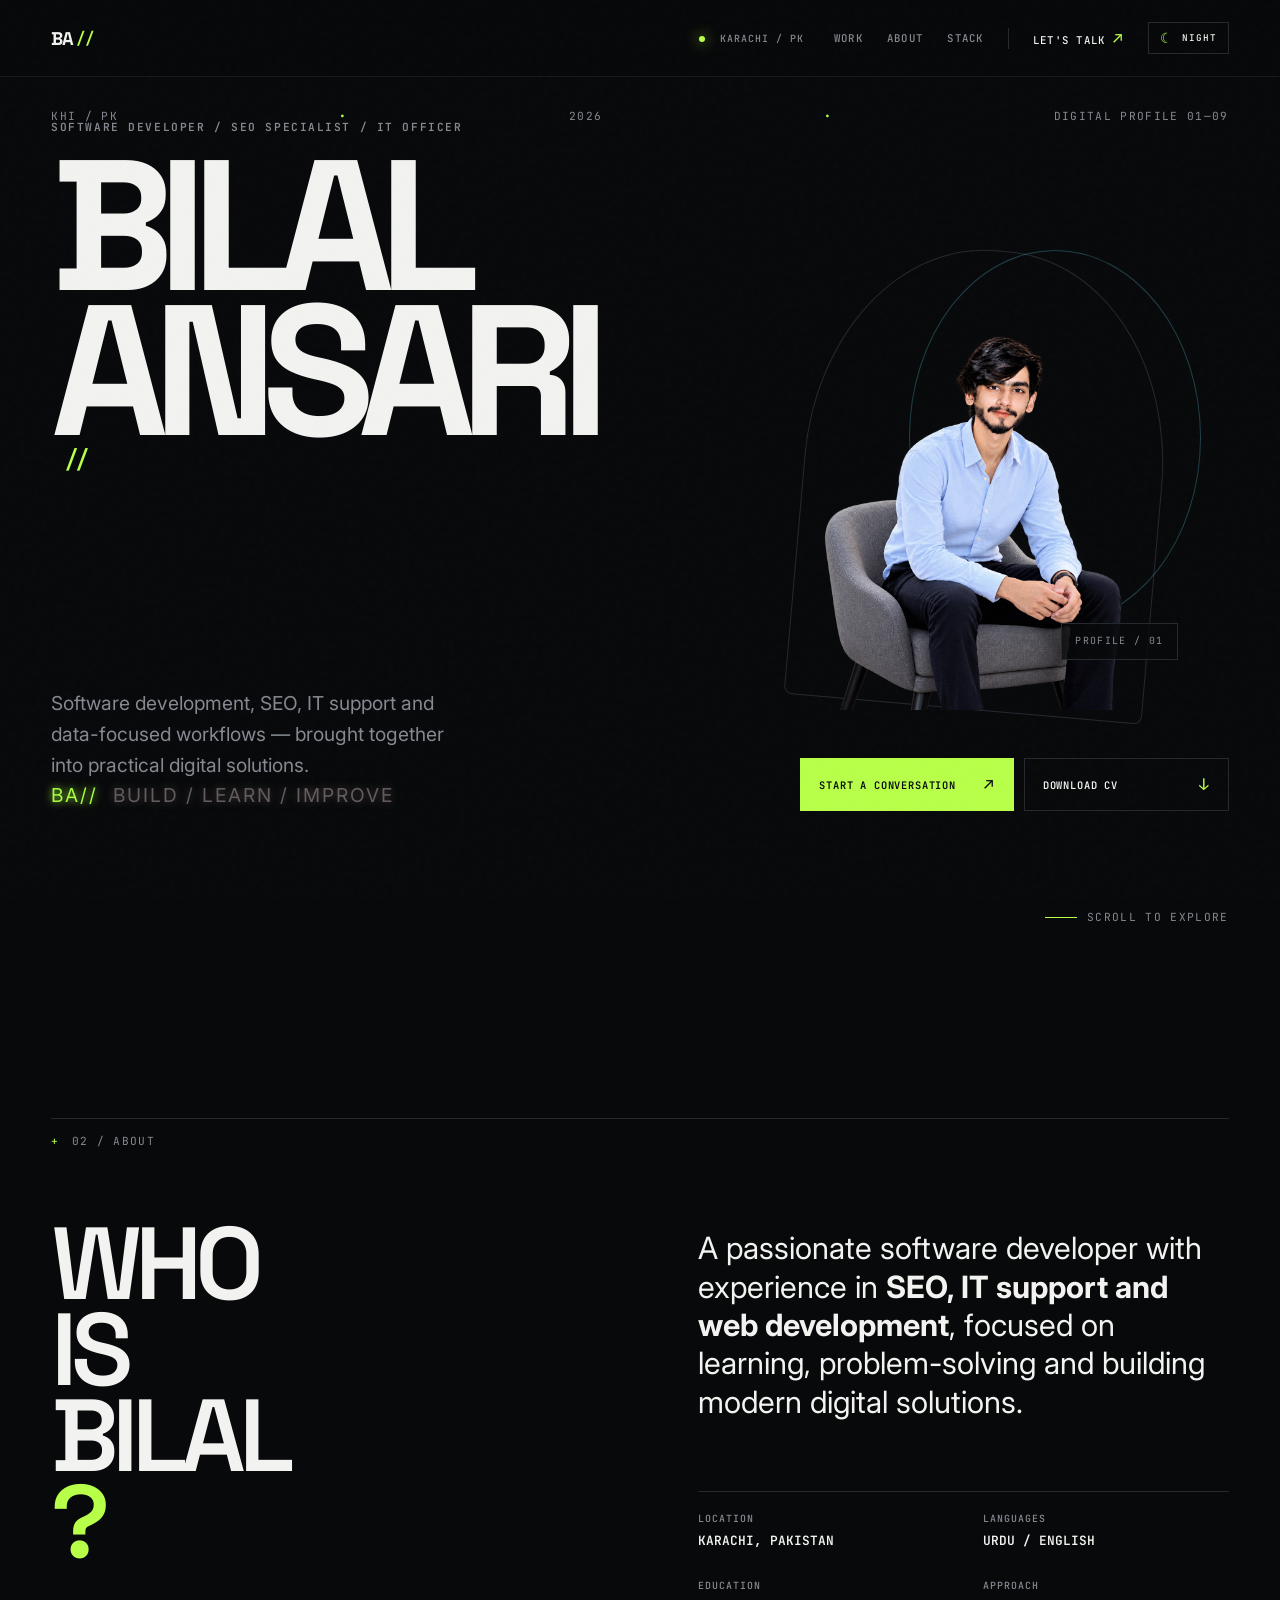
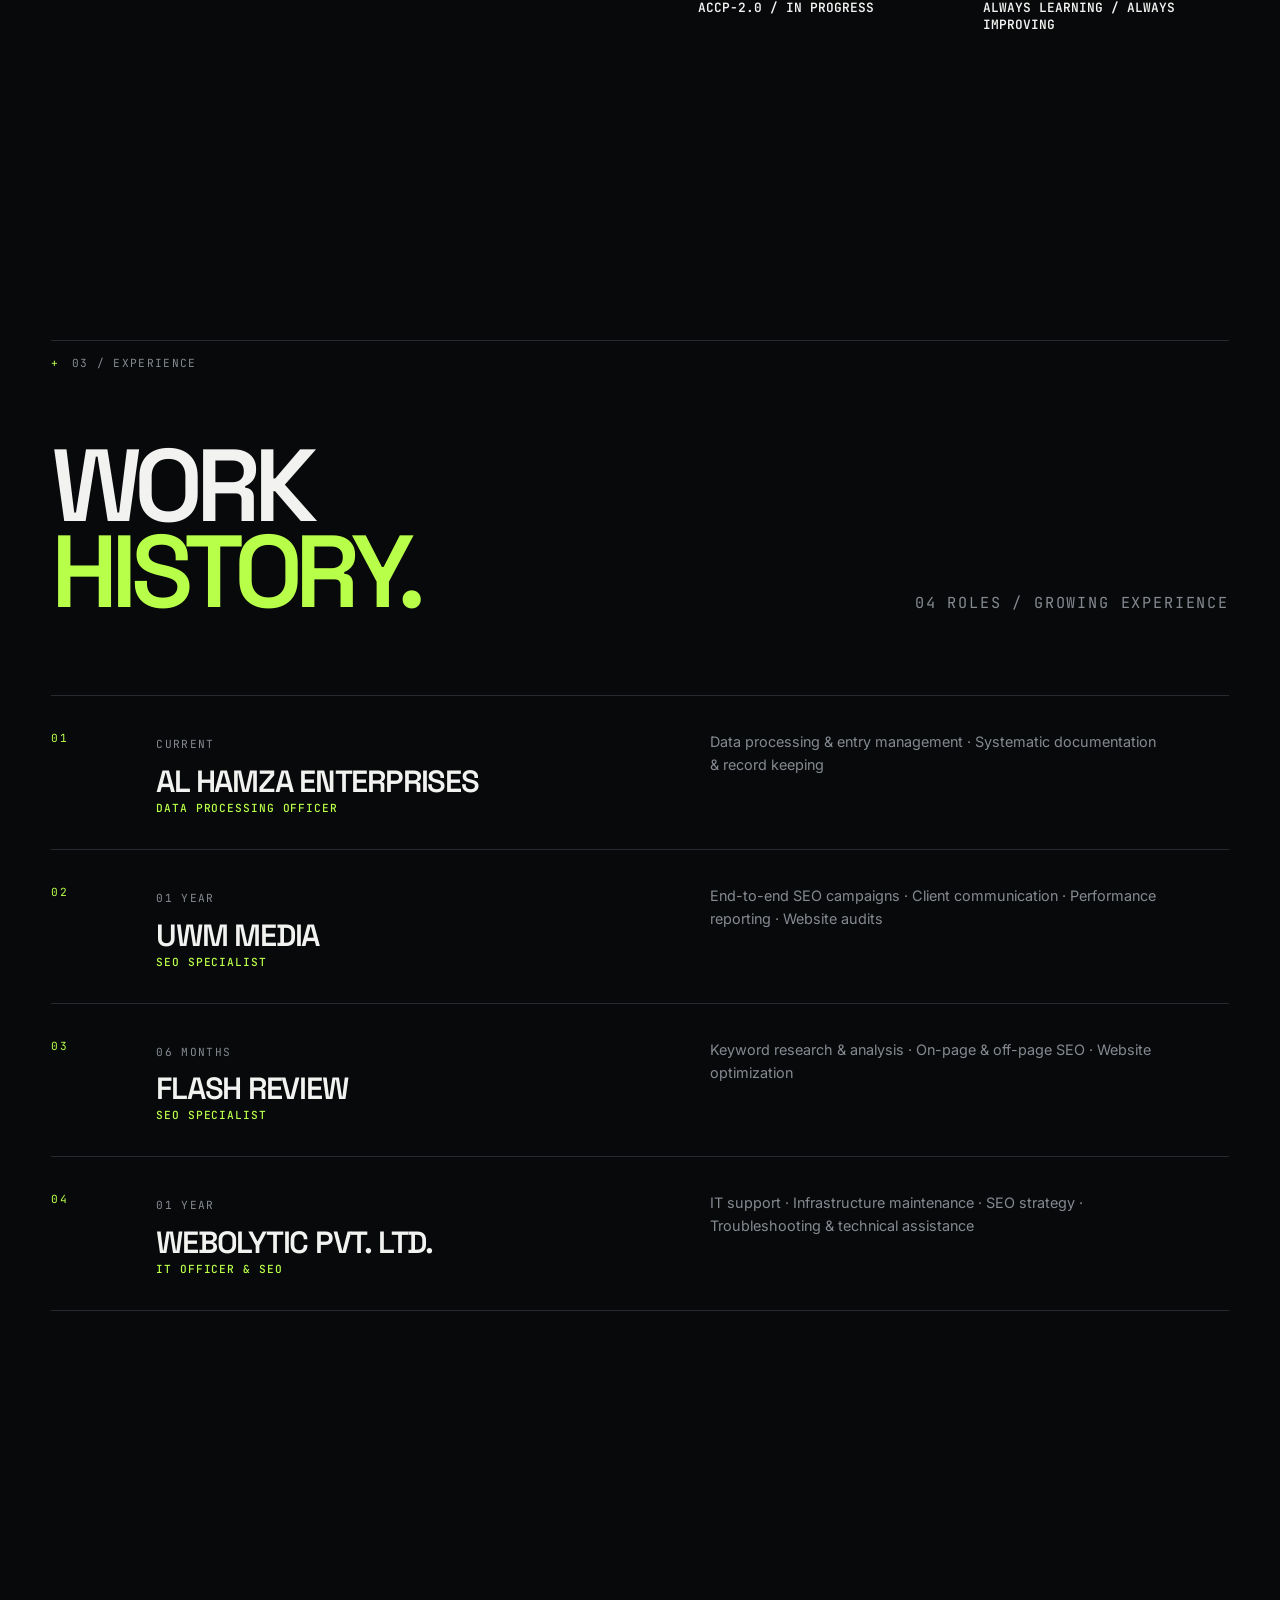
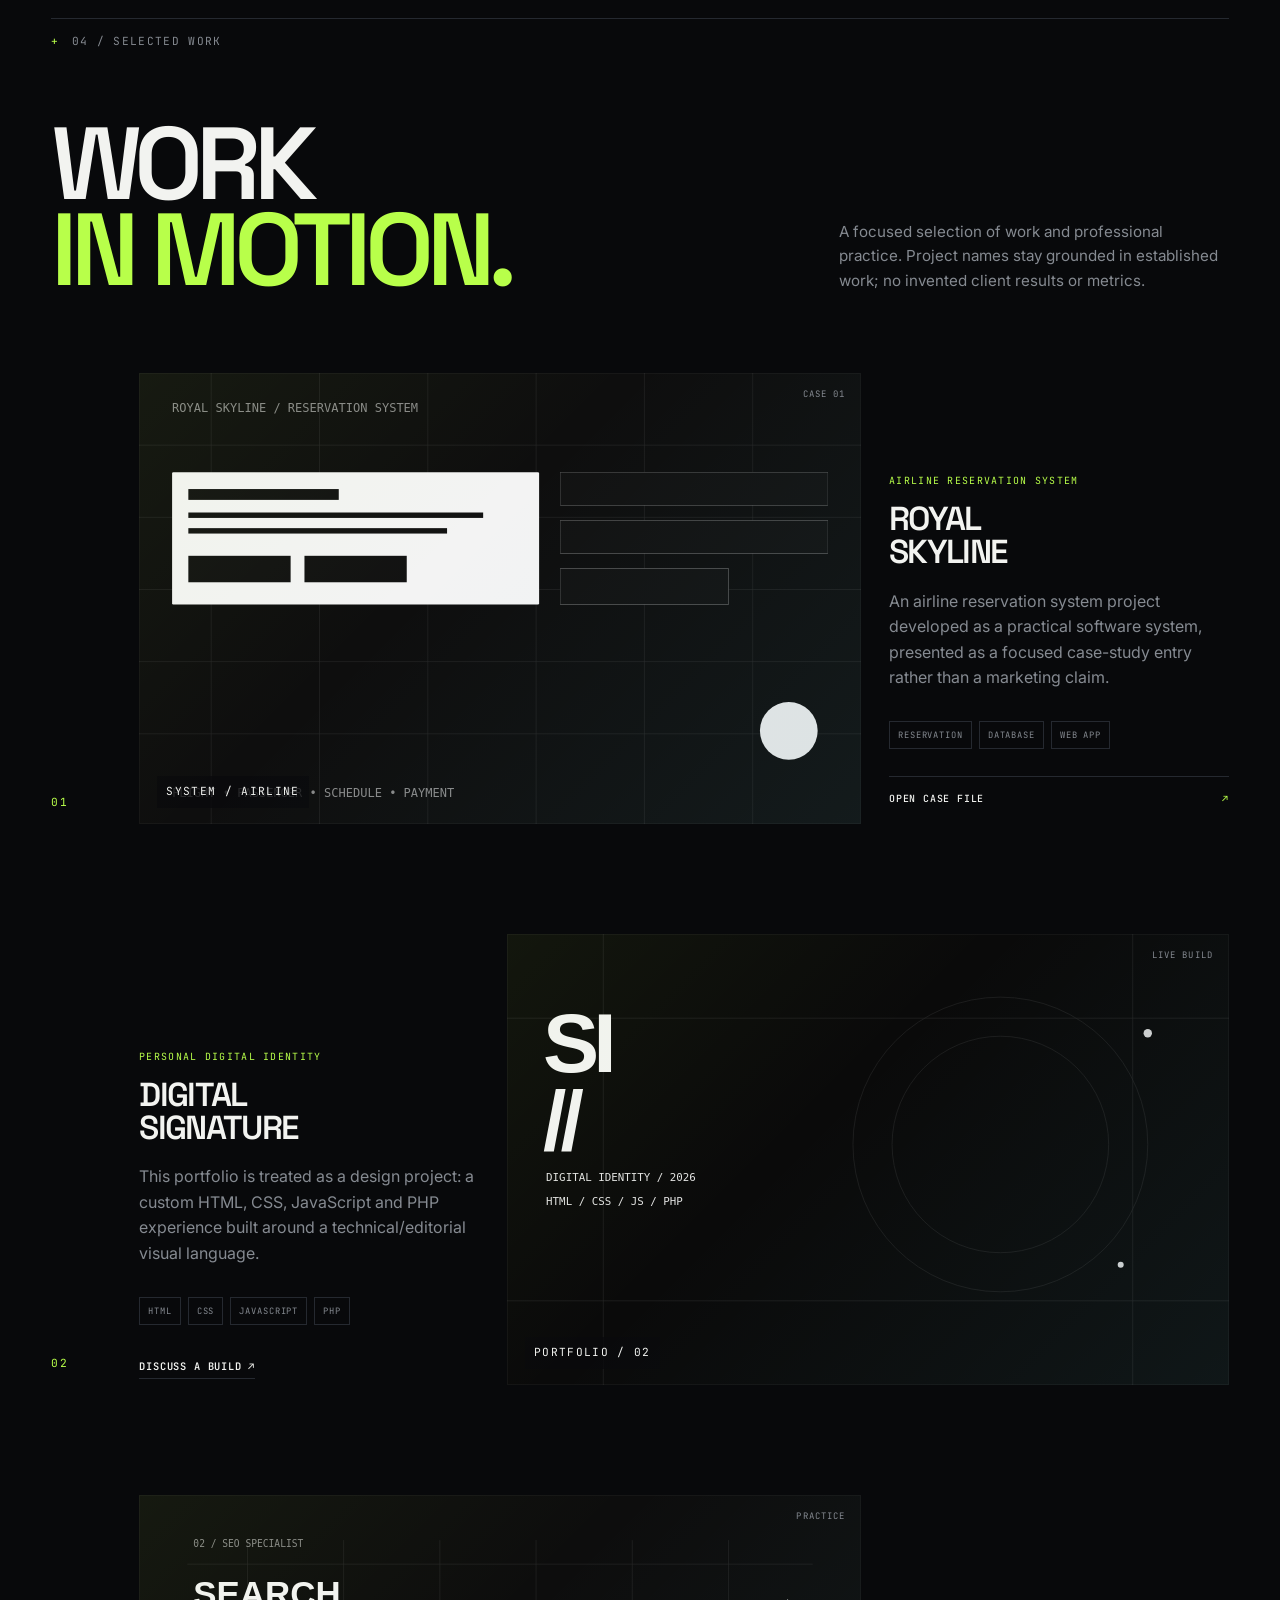
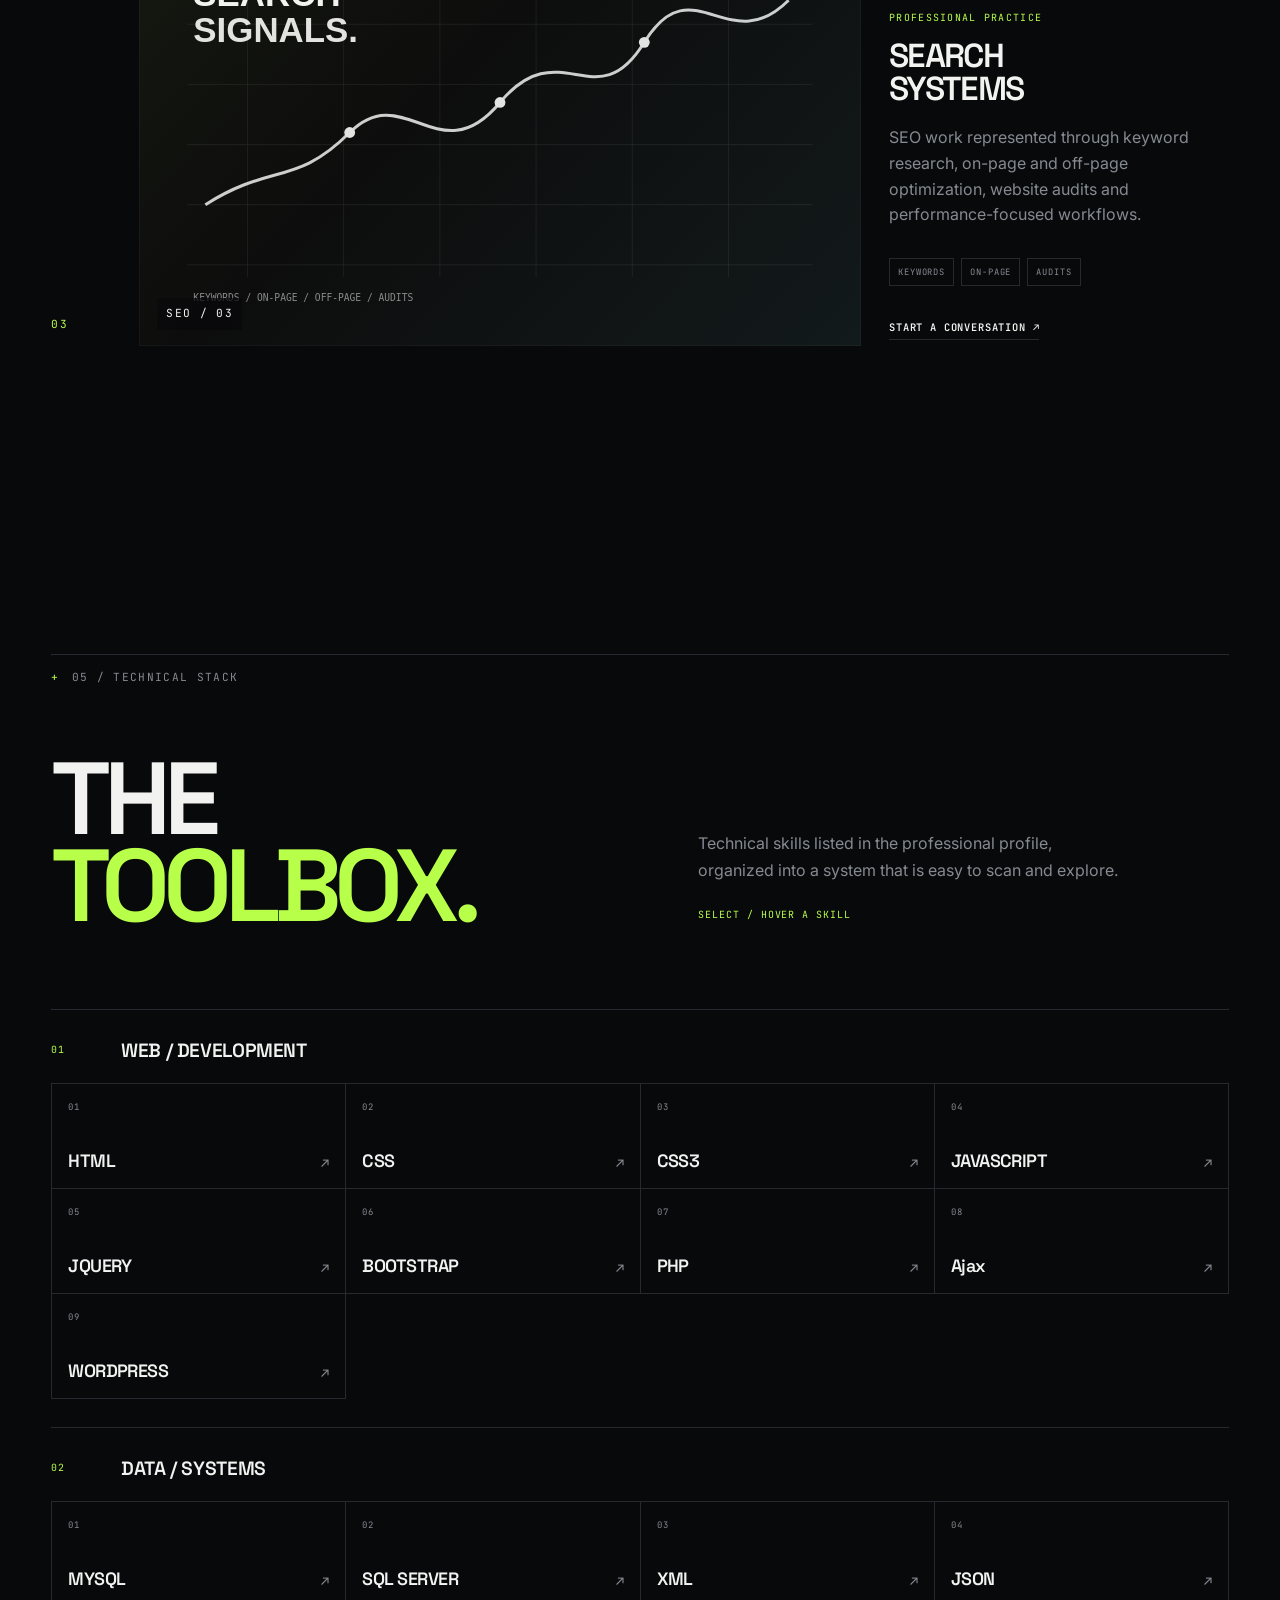
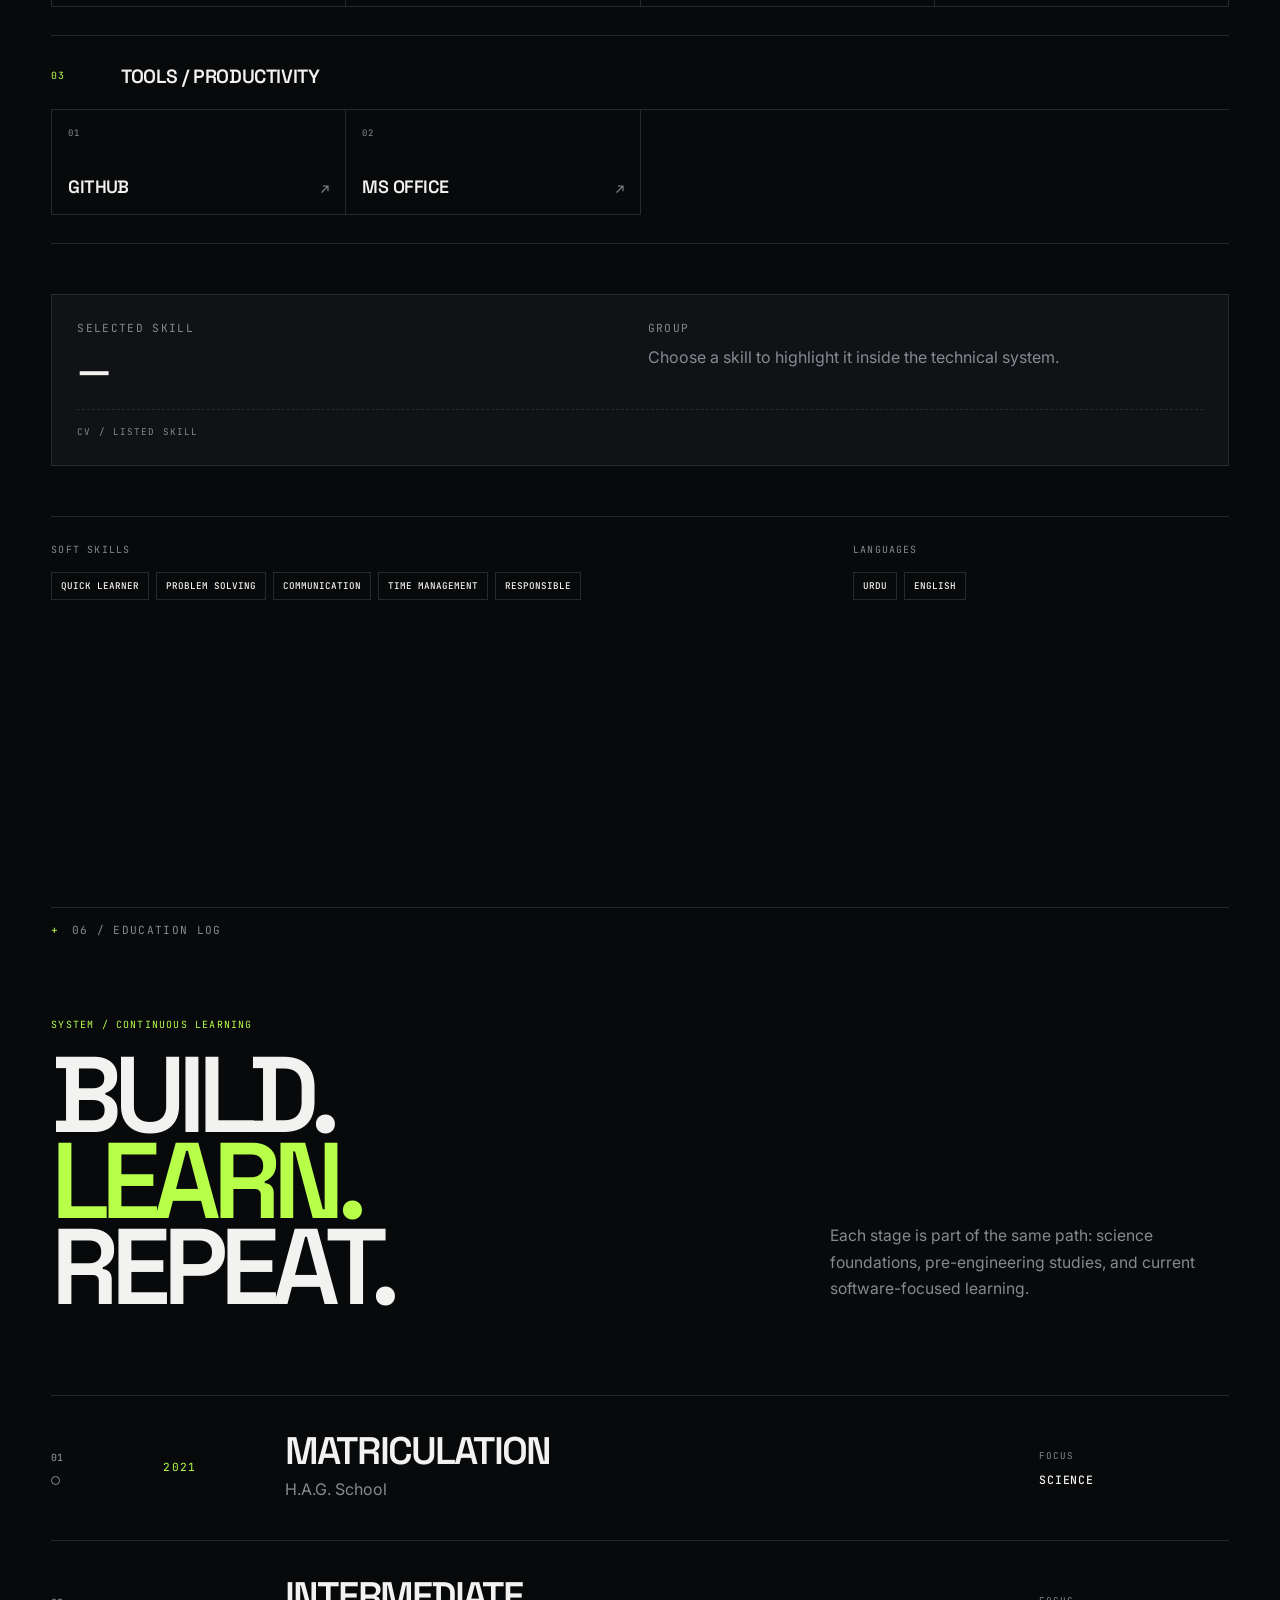
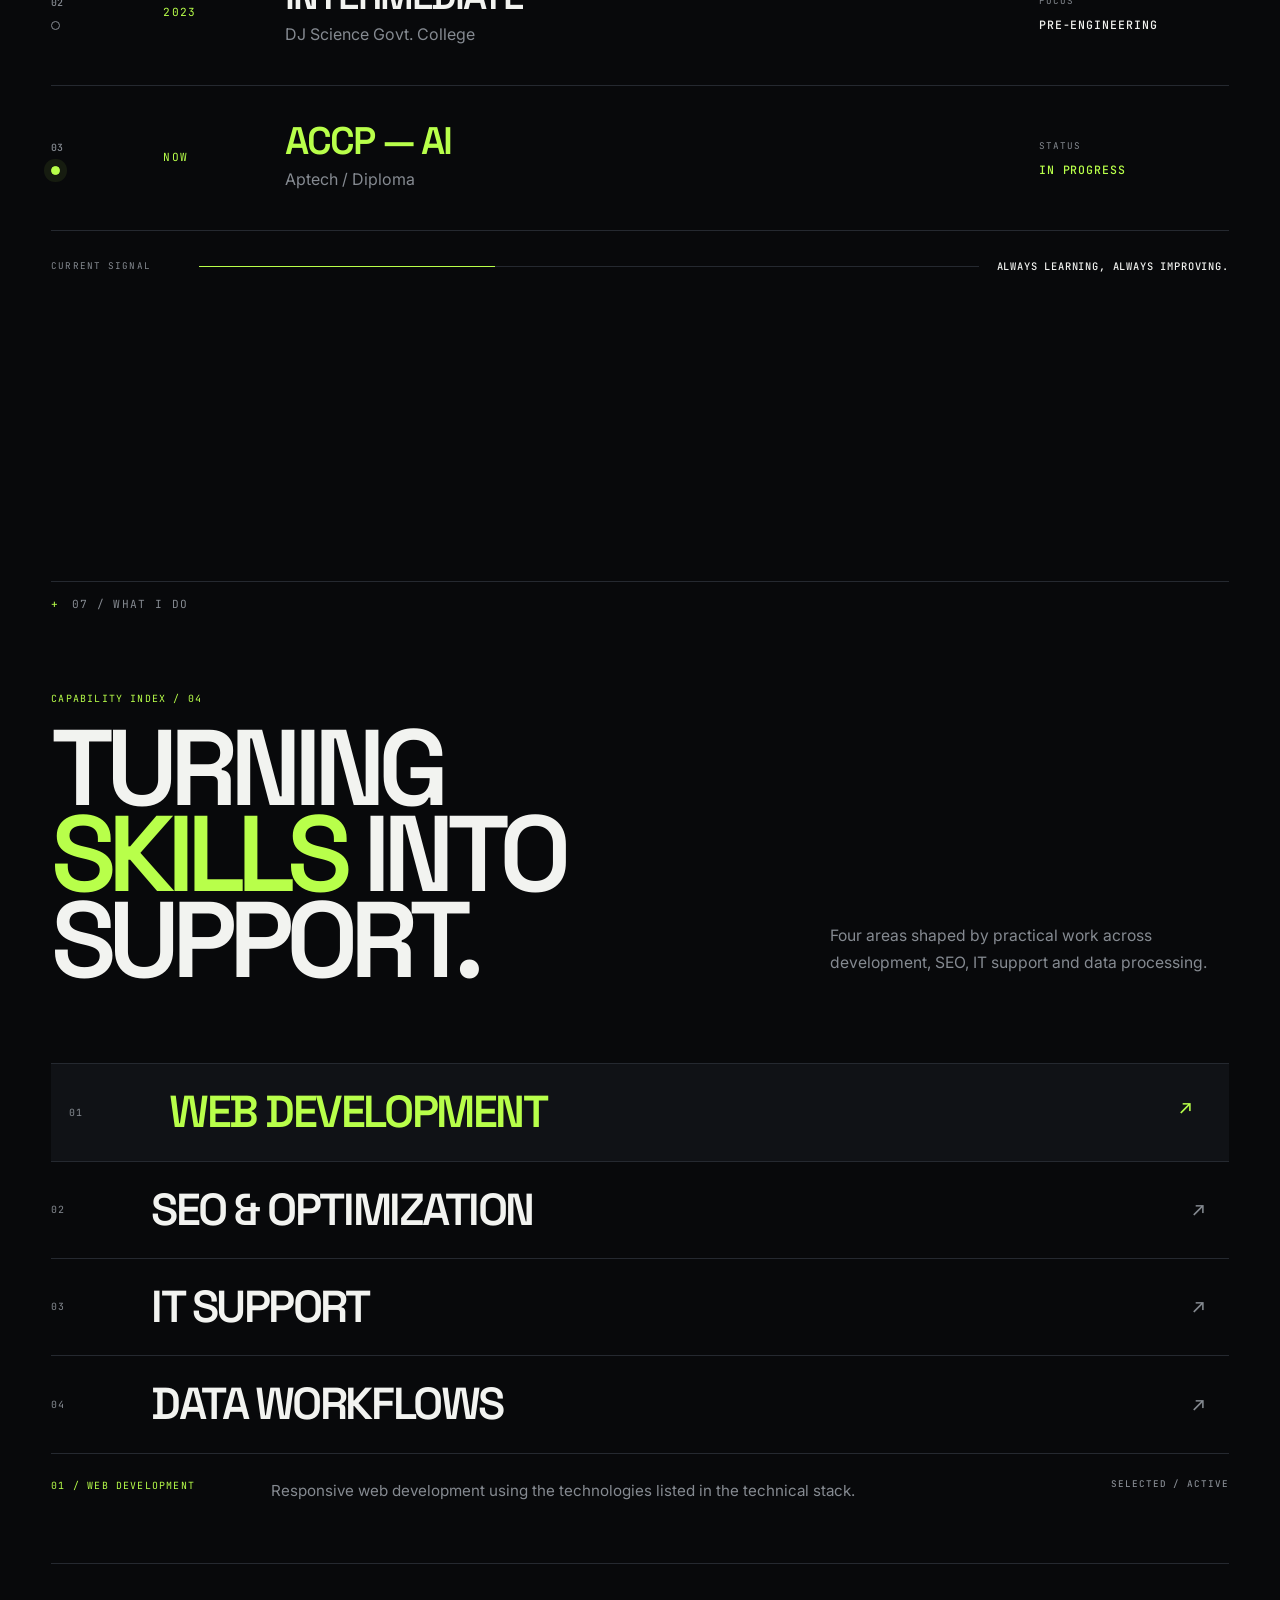
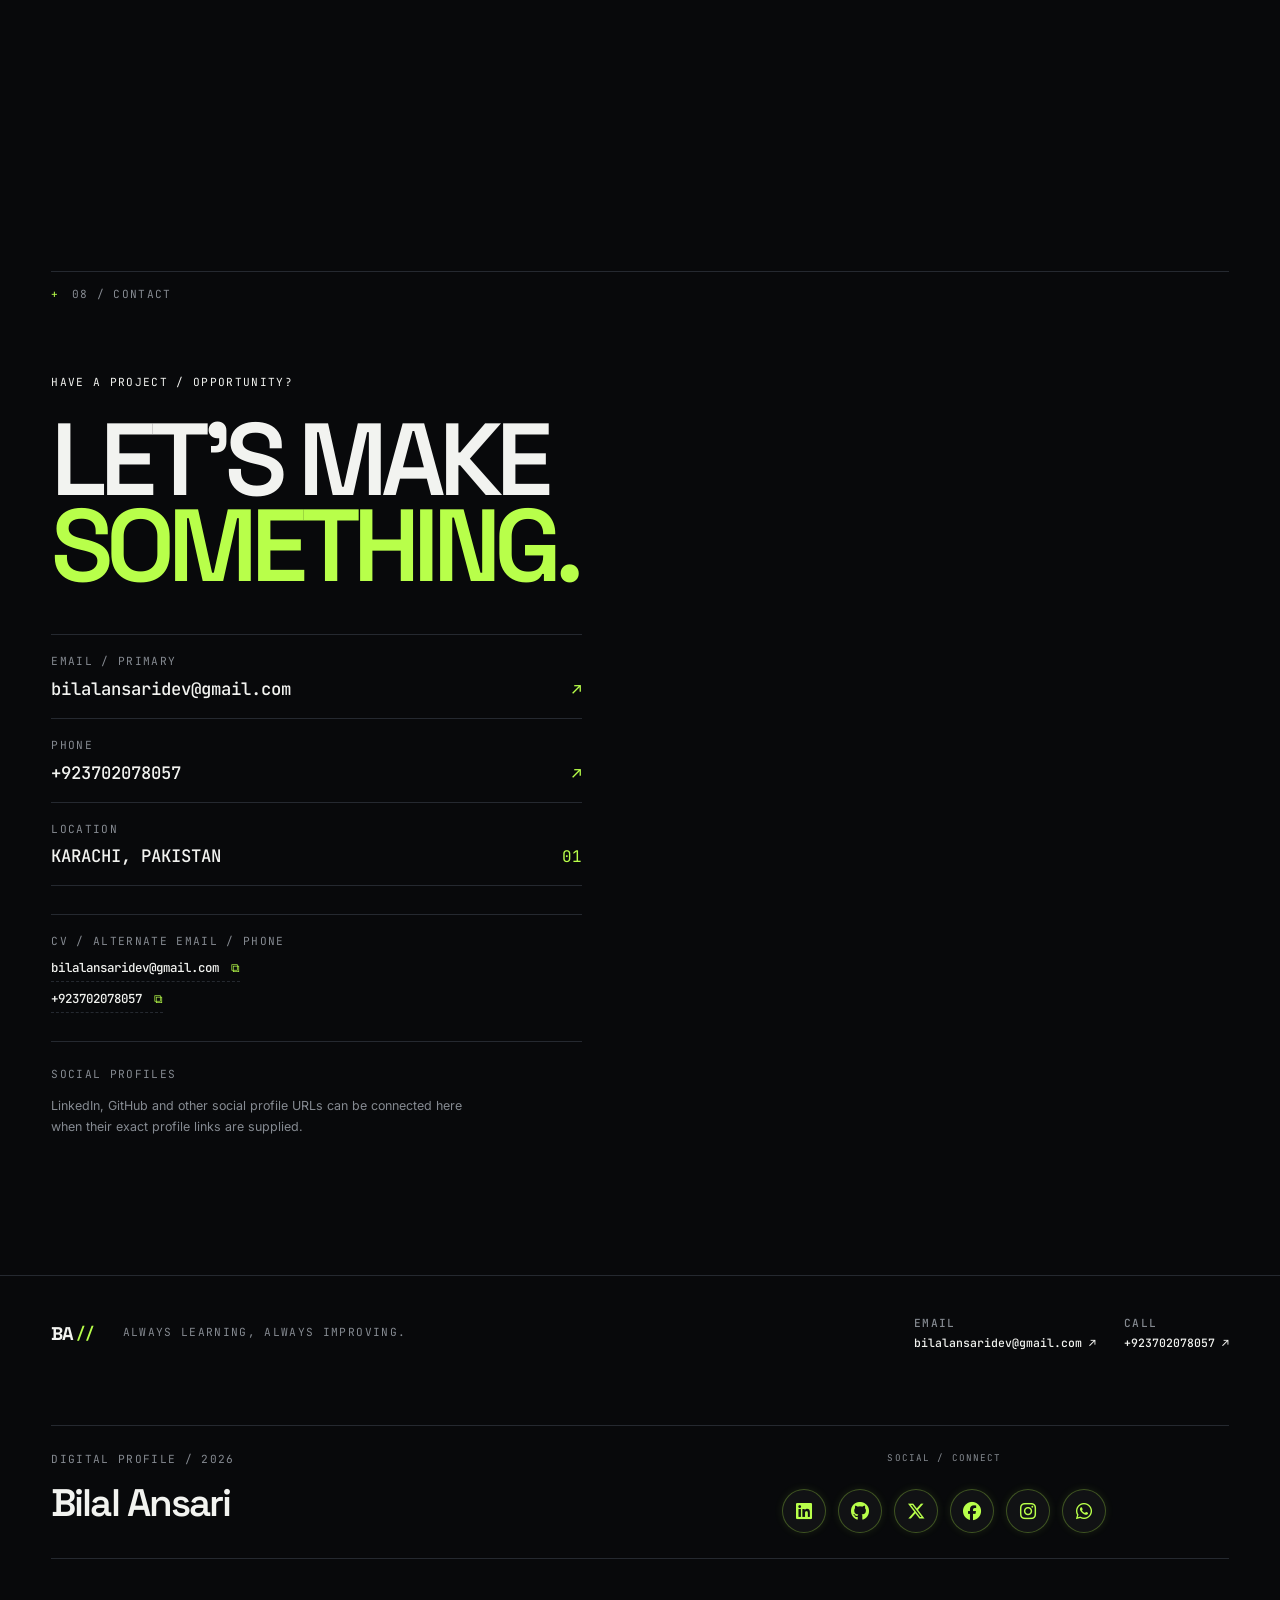
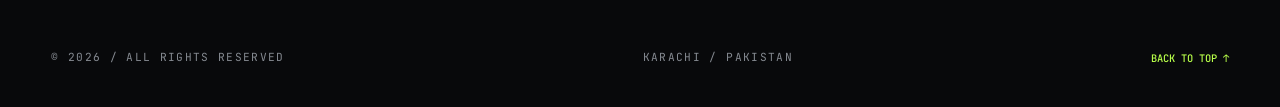
==== index.html @ 675946fc "a" ====
<!DOCTYPE html>
<html lang="en">
<head>
  <meta charset="UTF-8">
  <meta name="viewport" content="width=device-width, initial-scale=1.0">
  <meta name="description" content="Bilal Ansari — Software Developer, SEO Specialist and IT Officer. A technical portfolio focused on web development, SEO and digital systems.">
  <meta name="theme-color" content="#08090B">
  <meta name="color-scheme" content="dark">
  <meta name="robots" content="index, follow">
  <a href="#"><link rel="icon" type="image/png" href="assets/images/SI.png"></a>
  <link rel="canonical" href="./">
  <title>Bilal Ansari — Digital Signature</title>
  <link rel="stylesheet" href="https://cdnjs.cloudflare.com/ajax/libs/font-awesome/6.5.0/css/all.min.css">
  <link rel="preconnect" href="https://fonts.googleapis.com">
  <link rel="preconnect" href="https://fonts.gstatic.com" crossorigin>
  <link href="https://fonts.googleapis.com/css2?family=Inter:wght@400;500;600;700&family=JetBrains+Mono:wght@400;500;600&family=Space+Grotesk:wght@400;500;600;700&display=swap" rel="stylesheet">
  <link rel="stylesheet" href="css/reset.css">
  <link rel="stylesheet" href="css/variables.css">
  <link rel="stylesheet" href="css/base.css">
  <link rel="stylesheet" href="css/components.css">
  <link rel="stylesheet" href="css/sections.css">
  <link rel="stylesheet" href="css/animations.css">
  <link rel="stylesheet" href="css/responsive.css">
</head>
<body>
  <a class="skip-link" href="#main-content">SKIP TO CONTENT</a>
  <div class="noise" aria-hidden="true"></div>
  <div class="cursor-dot" aria-hidden="true"></div>
  <div class="cursor-ring" aria-hidden="true"></div>

  <header class="site-header" id="top">
    <nav class="nav shell" aria-label="Primary navigation">
      <a class="brand magnetic" href="#" aria-label="Bilal Ansari home"><span>BA</span><b>//</b></a>
      <div class="nav-meta"><span class="status-dot"></span> KARACHI / PK</div>
      <button class="theme-toggle mobile-theme" id="theme-toggle-mobile" type="button" aria-label="Switch to light mode" aria-pressed="false"><span class="theme-icon">☾</span><span class="theme-label">NIGHT</span></button>
      <button class="menu-toggle" type="button" aria-expanded="false" aria-controls="mobile-menu">MENU <span>+</span></button>
      <div class="desktop-nav">
        <a href="#work">WORK</a>
        <a href="#about">ABOUT</a>
        <a href="#stack">STACK</a>
        <a class="nav-cta" href="#contact">LET'S TALK <span>↗</span></a>
        <button class="theme-toggle" id="theme-toggle" type="button" aria-label="Switch to light mode" aria-pressed="false"><span class="theme-icon">☾</span><span class="theme-label">NIGHT</span></button>
      </div>
    </nav>
    <div class="mobile-menu" id="mobile-menu" aria-hidden="true">
      <a href="#work">WORK</a>
      <a href="#about">ABOUT</a>
      <a href="#experience">EXPERIENCE</a>
      <a href="#stack">STACK</a>
      <a href="#contact">CONTACT</a>
    </div>
  </header>

  <main class="nav-top" id="main-content" >
    <section class="hero section-shell" id="home">
      <div class="hero-top mono reveal">KHI / PK <span>•</span> 2026 <span>•</span> DIGITAL PROFILE 01—09</div>
      <div class="hero-content">
        <div class="hero-profile reveal" aria-label="Bilal Ansari Profile"><div class="profile-frame"><img src="assets/images/Bilal_Ansari_Profile.png" alt="Portrait of Bilal Ansari" width="500" height="650" loading="eager" fetchpriority="high"><span class="profile-tag mono">PROFILE / 01</span></div></div>
        <p class="eyebrow reveal">SOFTWARE DEVELOPER / SEO SPECIALIST / IT OFFICER</p>
        <h1 class="hero-title">
          <span class="reveal-line"><span>Bilal</span></span>
          <span class="reveal-line accent-line"><span>Ansari</span><i>//</i></span>
        </h1>  
        <div class="hero-bottom">
          <p class="hero-intro reveal">Software development, SEO, IT support and data-focused workflows — brought together into practical digital solutions. <br>  <span style="color:#a6ff3f; letter-spacing:2px; text-shadow:0 0 8px #a6ff3f;">
    BA//
</span>

<span style="color:#645c5c; letter-spacing:2px; margin-left:8px; text-shadow:0 0 8px #4b4444;">
    BUILD / LEARN / IMPROVE
</span></p>
          <div class="hero-actions reveal">
            <a class="button button-fill magnetic" href="#contact">START A CONVERSATION <span>↗</span></a>
            <a class="button button-line magnetic" href="docs/Bilal_Ansari_CV.pdf" download >DOWNLOAD CV <span>↓</span></a>
          </div>
        </div>
      </div>
      <div class="hero-stats mono"><span><b>04</b> ROLES</span><span><b>12</b> TOOLS</span><span><b>01</b> DIGITAL PROFILE</span></div><div class="scroll-cue mono"><span></span> SCROLL TO EXPLORE</div>
    </section>

    <section class="manifesto section-shell" id="about">
      <div class="section-label mono">02 / ABOUT</div>
      <div class="manifesto-grid">
        <div class="manifesto-title reveal"><span>WHO</span><span>IS</span><span>BILAL<span class="accent">?</span></span></div>
        <div class="manifesto-copy">
          <p class="lead reveal">A passionate software developer with experience in <strong>SEO, IT support and web development</strong>, focused on learning, problem-solving and building modern digital solutions.</p>
          <div class="about-data reveal">
            <div><span>LOCATION</span><strong>KARACHI, PAKISTAN</strong></div>
            <div><span>LANGUAGES</span><strong>URDU / ENGLISH</strong></div>
            <div><span>EDUCATION</span><strong>ACCP-2.0 / IN PROGRESS</strong></div>
            <div><span>APPROACH</span><strong>ALWAYS LEARNING / ALWAYS IMPROVING</strong></div>
          </div>
        </div>
      </div>
    </section>

    <section class="experience section-shell" id="experience">
      <div class="section-label mono">03 / EXPERIENCE</div>
      <div class="section-heading-row">
        <h2>WORK<br><em>HISTORY.</em></h2>
        <p class="mono">04 ROLES / GROWING EXPERIENCE</p>
      </div>
      <div class="timeline">
        <article class="timeline-item reveal">
          <span class="timeline-index mono">01</span>
          <div><span class="mono">CURRENT</span><h3>AL HAMZA ENTERPRISES</h3><p>DATA PROCESSING OFFICER</p></div>
          <span class="timeline-detail">Data processing & entry management · Systematic documentation & record keeping</span>
        </article>
        <article class="timeline-item reveal">
          <span class="timeline-index mono">02</span>
          <div><span class="mono">01 YEAR</span><h3>UWM MEDIA</h3><p>SEO SPECIALIST</p></div>
          <span class="timeline-detail">End-to-end SEO campaigns · Client communication · Performance reporting · Website audits</span>
        </article>
        <article class="timeline-item reveal">
          <span class="timeline-index mono">03</span>
          <div><span class="mono">06 MONTHS</span><h3>FLASH REVIEW</h3><p>SEO SPECIALIST</p></div>
          <span class="timeline-detail">Keyword research & analysis · On-page & off-page SEO · Website optimization</span>
        </article>
        <article class="timeline-item reveal">
          <span class="timeline-index mono">04</span>
          <div><span class="mono">01 YEAR</span><h3>WEBOLYTIC PVT. LTD.</h3><p>IT OFFICER & SEO</p></div>
          <span class="timeline-detail">IT support · Infrastructure maintenance · SEO strategy · Troubleshooting & technical assistance</span>
        </article>
      </div>
    </section>

    <section class="work section-shell" id="work">
      <div class="section-label mono">04 / SELECTED WORK</div>
      <div class="section-heading-row">
        <h2>WORK<br><em>IN MOTION.</em></h2>
        
        <p>A focused selection of work and professional practice. Project names stay grounded in established work; no invented client results or metrics.</p>
      </div>
      <div class="project-list">
        <article class="project-card project-feature reveal">
          <div class="project-number mono">01</div>
          <div class="project-visual project-visual-airline"><img src="assets/images/projects/royal-skyline.svg" alt="Abstract airline reservation system interface for Royal Skyline" loading="lazy"><span class="project-overlay mono">SYSTEM / AIRLINE</span><span class="project-corner mono">CASE 01</span></div>
          <div class="project-info"><span class="mono project-kicker">AIRLINE RESERVATION SYSTEM</span><h3>ROYAL<br>SKYLINE</h3><p>An airline reservation system project developed as a practical software system, presented as a focused case-study entry rather than a marketing claim.</p><div class="project-tags mono"><span>RESERVATION</span><span>DATABASE</span><span>WEB APP</span></div><details class="case-file"><summary>OPEN CASE FILE <b>↗</b></summary><div class="case-file-body"><span class="mono">01 / CONTEXT</span><p>Flight, schedule, passenger, reservation and payment-oriented workflow concepts were part of the project direction.</p></div></details></div>
        </article>
        <article class="project-card reverse reveal">
          <div class="project-number mono">02</div>
          <div class="project-visual project-visual-portfolio"><img src="assets/images/projects/digital-signature.svg" alt="Abstract digital portfolio interface visual" loading="lazy"><span class="project-overlay mono">PORTFOLIO / 02</span><span class="project-corner mono">LIVE BUILD</span></div>
          <div class="project-info"><span class="mono project-kicker">PERSONAL DIGITAL IDENTITY</span><h3>DIGITAL<br>SIGNATURE</h3><p>This portfolio is treated as a design project: a custom HTML, CSS, JavaScript and PHP experience built around a technical/editorial visual language.</p><div class="project-tags mono"><span>HTML</span><span>CSS</span><span>JAVASCRIPT</span><span>PHP</span></div><a href="#contact" class="text-link">DISCUSS A BUILD ↗</a></div>
        </article>
        <article class="project-card reveal">
          <div class="project-number mono">03</div>
          <div class="project-visual project-visual-seo"><img src="assets/images/projects/seo-system.svg" alt="Abstract SEO optimization workflow visual" loading="lazy"><span class="project-overlay mono">SEO / 03</span><span class="project-corner mono">PRACTICE</span></div>
          <div class="project-info"><span class="mono project-kicker">PROFESSIONAL PRACTICE</span><h3>SEARCH<br>SYSTEMS</h3><p>SEO work represented through keyword research, on-page and off-page optimization, website audits and performance-focused workflows.</p><div class="project-tags mono"><span>KEYWORDS</span><span>ON-PAGE</span><span>AUDITS</span></div><a href="#contact" class="text-link">START A CONVERSATION ↗</a></div>
        </article>
      </div>
    </section>

    <section class="stack section-shell" id="stack">
      <div class="section-label mono">05 / TECHNICAL STACK</div>
      <div class="stack-intro-row">
        <div class="stack-title reveal"><h2>THE<br><em>TOOLBOX.</em></h2></div>
        <div class="stack-intro reveal"><p>Technical skills listed in the professional profile, organized into a system that is easy to scan and explore.</p><span class="mono">SELECT / HOVER A SKILL</span></div>
      </div>

      <div class="skill-system">
        <div class="skill-category reveal">
          <div class="skill-category-head"><span class="mono">01</span><h3>WEB / DEVELOPMENT</h3></div>
          <div class="skill-grid" id="tech-list">
            <button data-tech="HTML" data-group="WEB / DEVELOPMENT"><span class="skill-index mono">01</span><strong>HTML</strong><b>↗</b></button>
            <button data-tech="CSS" data-group="WEB / DEVELOPMENT"><span class="skill-index mono">02</span><strong>CSS</strong><b>↗</b></button>
            <button data-tech="CSS3" data-group="WEB / DEVELOPMENT"><span class="skill-index mono">03</span><strong>CSS3</strong><b>↗</b></button>
            <button data-tech="JavaScript" data-group="WEB / DEVELOPMENT"><span class="skill-index mono">04</span><strong>JAVASCRIPT</strong><b>↗</b></button>
            <button data-tech="jQuery" data-group="WEB / DEVELOPMENT"><span class="skill-index mono">05</span><strong>JQUERY</strong><b>↗</b></button>
            <button data-tech="Bootstrap" data-group="WEB / DEVELOPMENT"><span class="skill-index mono">06</span><strong>BOOTSTRAP</strong><b>↗</b></button>
            <button data-tech="PHP" data-group="WEB / DEVELOPMENT"><span class="skill-index mono">07</span><strong>PHP</strong><b>↗</b></button>
            <button data-tech="Ajax" data-group="WEB / DEVELOPMENT"><span class="skill-index mono">08</span><strong>Ajax</strong><b>↗</b></button>
            <button data-tech="WordPress" data-group="WEB / DEVELOPMENT"><span class="skill-index mono">09</span><strong>WORDPRESS</strong><b>↗</b></button>
          </div>
        </div>

        <div class="skill-category reveal">
          <div class="skill-category-head"><span class="mono">02</span><h3>DATA / SYSTEMS</h3></div>
          <div class="skill-grid">
            <button data-tech="MySQL" data-group="DATA / SYSTEMS"><span class="skill-index mono">01</span><strong>MYSQL</strong><b>↗</b></button>
            <button data-tech="SQL Server" data-group="DATA / SYSTEMS"><span class="skill-index mono">02</span><strong>SQL SERVER</strong><b>↗</b></button>
            <button data-tech="XML" data-group="DATA / SYSTEMS"><span class="skill-index mono">03</span><strong>XML</strong><b>↗</b></button>
            <button data-tech="JSON" data-group="DATA / SYSTEMS"><span class="skill-index mono">04</span><strong>JSON</strong><b>↗</b></button>
          </div>
        </div>

        <div class="skill-category reveal">
          <div class="skill-category-head"><span class="mono">03</span><h3>TOOLS / PRODUCTIVITY</h3></div>
          <div class="skill-grid">
            <button data-tech="GitHub" data-group="TOOLS / PRODUCTIVITY"><span class="skill-index mono">01</span><strong>GITHUB</strong><b>↗</b></button>
            <button data-tech="MS Office" data-group="TOOLS / PRODUCTIVITY"><span class="skill-index mono">02</span><strong>MS OFFICE</strong><b>↗</b></button>
          </div>
        </div>
      </div>

      <div class="tech-preview reveal" id="tech-preview">
        <div><span class="mono">SELECTED SKILL</span><strong id="tech-name">—</strong></div>
        <div><span class="mono">GROUP</span><p id="tech-desc">Choose a skill to highlight it inside the technical system.</p></div>
        <span class="tech-status mono">CV / LISTED SKILL</span>
      </div>

      <div class="profile-traits reveal">
        <div class="trait-block"><span class="mono">SOFT SKILLS</span><div class="trait-tags"><span>QUICK LEARNER</span><span>PROBLEM SOLVING</span><span>COMMUNICATION</span><span>TIME MANAGEMENT</span><span>RESPONSIBLE</span></div></div>
        <div class="trait-block"><span class="mono">LANGUAGES</span><div class="trait-tags"><span>URDU</span><span>ENGLISH</span></div></div>
      </div>
    </section>

    <section class="education section-shell" id="education">
      <div class="section-label mono">06 / EDUCATION LOG</div>
      <div class="learning-head reveal">
        <div><span class="mono">SYSTEM / CONTINUOUS LEARNING</span><h2>BUILD.<br><em>LEARN.</em><br>REPEAT.</h2></div>
        <p>Each stage is part of the same path: science foundations, pre-engineering studies, and current software-focused learning.</p>
      </div>
      <div class="learning-track">
        <article class="learning-node reveal">
          <div class="learning-marker"><span>01</span><i></i></div>
          <div class="learning-year mono">2021</div>
          <div class="learning-main"><h3>MATRICULATION</h3><p>H.A.G. School</p></div>
          <div class="learning-meta"><span class="mono">FOCUS</span><strong>SCIENCE</strong></div>
        </article>
        <article class="learning-node reveal">
          <div class="learning-marker"><span>02</span><i></i></div>
          <div class="learning-year mono">2023</div>
          <div class="learning-main"><h3>INTERMEDIATE</h3><p>DJ Science Govt. College</p></div>
          <div class="learning-meta"><span class="mono">FOCUS</span><strong>PRE-ENGINEERING</strong></div>
        </article>
        <article class="learning-node current reveal">
          <div class="learning-marker"><span>03</span><i></i></div>
          <div class="learning-year mono">NOW</div>
          <div class="learning-main"><h3>ACCP — AI</h3><p>Aptech / Diploma</p></div>
          <div class="learning-meta"><span class="mono">STATUS</span><strong>IN PROGRESS</strong></div>
        </article>
      </div>
      <div class="learning-footer reveal"><span class="mono">CURRENT SIGNAL</span><div class="signal-line"><b></b></div><strong>ALWAYS LEARNING, ALWAYS IMPROVING.</strong></div>
    </section>

    <section class="services section-shell" id="services">
      <div class="section-label mono">07 / WHAT I DO</div>
      <div class="service-command-head reveal">
        <div><span class="mono">CAPABILITY INDEX / 04</span><h2>TURNING<br><em>SKILLS</em> INTO<br>SUPPORT.</h2></div>
        <p>Four areas shaped by practical work across development, SEO, IT support and data processing.</p>
      </div>
      <div class="service-command-list" id="service-command-list">
        <button class="service-command reveal active" type="button" data-service="01 / WEB DEVELOPMENT" data-detail="Responsive web development using the technologies listed in the technical stack.">
          <span class="mono">01</span><strong>WEB DEVELOPMENT</strong><i>↗</i>
        </button>
        <button class="service-command reveal" type="button" data-service="02 / SEO" data-detail="Keyword research, on-page and off-page SEO, website audits and optimization work.">
          <span class="mono">02</span><strong>SEO &amp; OPTIMIZATION</strong><i>↗</i>
        </button>
        <button class="service-command reveal" type="button" data-service="03 / IT SUPPORT" data-detail="Technical assistance, troubleshooting and IT support and infrastructure maintenance experience.">
          <span class="mono">03</span><strong>IT SUPPORT</strong><i>↗</i>
        </button>
        <button class="service-command reveal" type="button" data-service="04 / DATA WORKFLOWS" data-detail="Data processing, data entry management, systematic documentation and record keeping.">
          <span class="mono">04</span><strong>DATA WORKFLOWS</strong><i>↗</i>
        </button>
      </div>
      <div class="service-output reveal" id="service-output"><span class="mono">01 / WEB DEVELOPMENT</span><p>Responsive web development using the technologies listed in the technical stack.</p><b>SELECTED / ACTIVE</b></div>
    </section>

    <section class="contact section-shell" id="contact">
      <div class="section-label mono">08 / CONTACT</div>
      <div class="contact-grid">
        <div class="contact-copy reveal">
          <p class="mono">HAVE A PROJECT / OPPORTUNITY?</p>
          <h2>LET'S MAKE<br><em>SOMETHING.</em></h2>
          <div class="contact-channel-list">
            <a class="contact-channel" href="mailto:bilalansaridev@gmail.com">
              <span class="mono">EMAIL / PRIMARY</span>
              <strong>bilalansaridev@gmail.com</strong>
              <b>↗</b>
            </a>
            <a class="contact-channel" href="tel:+923702078057">
              <span class="mono">PHONE</span>
              <strong>+923702078057</strong>
              <b>↗</b>
            </a>
            <div class="contact-channel contact-channel-static">
              <span class="mono">LOCATION</span>
              <strong>KARACHI, PAKISTAN</strong>
              <b>01</b>
            </div>
          </div>
          <div class="contact-note">
            <span class="mono">CV / ALTERNATE EMAIL / Phone</span>
            <button type="button" class="copy-email" data-copy="bilalansaridev@gmail.com">bilalansaridev@gmail.com <span>⧉</span></button>
            <button type="button" class="copy-email" data-copy="+923702078057">+923702078057 <span>⧉</span></button>
          </div>
          <div class="social-system">
            <span class="mono">SOCIAL PROFILES</span>
            <p>LinkedIn, GitHub and other social profile URLs can be connected here when their exact profile links are supplied.</p>
          </div>
        </div>

        <!-- <form class="contact-form reveal" action="#" method="POST">
          <div class="form-heading"><span class="mono">DIRECT MESSAGE</span><span class="form-status mono" aria-live="polite"></span></div>
          <label><span class="mono">01 / NAME</span><input name="name" type="text" placeholder="Your name" autocomplete="name" maxlength="80" required></label>
          <label><span class="mono">02 / EMAIL</span><input name="email" type="email" placeholder="you@example.com" autocomplete="email" maxlength="160" required></label>
          <label><span class="mono">03 / MESSAGE</span><textarea name="message" rows="6" maxlength="2000" placeholder="Tell me a little about your project..." required></textarea></label>
          <div class="honeypot" aria-hidden="true"><label>Company<input name="company" type="text" tabindex="-1" autocomplete="off"></label></div>
          <button class="button button-fill" type="submit">SEND MESSAGE <span>↗</span></button>
          <p class="form-note mono">YOUR MESSAGE WILL BE SENT SECURELY VIA PHP MAIL</p>
        </form> -->
      </div>
    </section>
  </main>

  <footer class="footer section-shell">
    <div class="footer-top">
      <div class="footer-brand-block">
        <a class="brand" href="#" aria-label="Back to Saifullah Iqbal home"><span>BA</span><b>//</b></a>
        <p class="mono">ALWAYS LEARNING, ALWAYS IMPROVING.</p>
      </div>
      <div class="footer-contact-links">
        <a href="mailto:bilalansaridev@gmail.com"><span class="mono">EMAIL</span>bilalansaridev@gmail.com ↗</a>
        <a href="tel:+923702078057"><span class="mono">CALL</span>+923702078057 ↗</a>
      </div>
    </div>
    <div class="footer-middle">
      <div><span class="mono">DIGITAL PROFILE / 2026</span><strong>Bilal Ansari</strong></div>
      <div class="footer-social">
        <span class="mono">SOCIAL / CONNECT</span>
        <div class="socials" aria-label="Social profiles">
          <a href="https://www.linkedin.com/in/bilalansarifam" aria-label="LinkedIn" title="LinkedIn"><i class="fab fa-linkedin"></i><span>LinkedIn</span></a>
          <a href="https://github.com/bilalansarifam" aria-label="GitHub" title="GitHub"><i class="fab fa-github"></i><span>GitHub</span></a>
          <a href="https://x.com/bilalansarifam" aria-label="Twitter / X" title="Twitter / X"><i class="fab fa-x-twitter"></i><span>Twitter / X</span></a>
          <a href="https://www.facebook.com/bilalansarifam" aria-label="Facebook" title="Facebook"><i class="fab fa-facebook"></i><span>Facebook</span></a>
          <a href="https://www.instagram.com/bilalansarifam" aria-label="Instagram" title="Instagram"><i class="fab fa-instagram"></i><span>Instagram</span></a>
          <a href="https://api.whatsapp.com/send/?phone=923702078057&text=Hello+there%21&type=phone_number&app_absent=0" aria-label="whatsapp" title="WhatsApp"><i class="fab fa-whatsapp"></i><span>WathsApp</span></a>
        </div>
      </div>
    </div>
    <div class="footer-bottom">
      <span class="mono">© 2026 / ALL RIGHTS RESERVED</span>
      <span class="mono">KARACHI / PAKISTAN</span>
      <a href="#" class="back-top">BACK TO TOP ↑</a>
    </div>
  </footer>

  <script src="js/navigation.js" defer></script>
  <script src="js/cursor.js" defer></script>
  <script src="js/animations.js" defer></script>
  <script src="js/projects.js" defer></script>
  <script src="js/contact.js" defer></script>
  <script src="js/main.js" defer></script>
  <script src="js/theme.js" defer></script>
  <script src="js/performance.js" defer></script>
</body>
</html>
---- css/variables.css ----
:root{--bg:#08090b;--surface:#101216;--surface-2:#15171c;--text:#f2f3f0;--muted:#858a91;--line:#252930;--lime:#b8ff4a;--cyan:#69e7ff;--max:1440px;--gutter:clamp(20px,4vw,64px);--display:'Space Grotesk',sans-serif;--body:'Inter',sans-serif;--mono:'JetBrains Mono',monospace;--ease:cubic-bezier(.2,.75,.2,1)}

/* Light / Night theme system */
:root[data-theme="light"]{
  --bg:#f4f6f2;
  --surface:#e9ece7;
  --surface-2:#dde2dc;
  --text:#101216;
  --muted:#626871;
  --line:#cbd0c9;
  --lime:#5c9d16;
  --cyan:#087f99;
}
---- css/base.css ----
html{background:var(--bg);color:var(--text);font-family:var(--body);font-size:16px}body{background:var(--bg);overflow-x:hidden;line-height:1.6}.shell,.section-shell{width:min(var(--max),100%);margin-inline:auto;padding-inline:var(--gutter)}.section-shell{position:relative;padding-top:clamp(100px,12vw,180px);padding-bottom:clamp(100px,12vw,180px)}.mono{font-family:var(--mono);font-size:.7rem;letter-spacing:.12em;text-transform:uppercase}.section-label{color:var(--muted);border-top:1px solid var(--line);padding-top:14px}.section-label::before{content:'+';color:var(--lime);margin-right:12px}.noise{position:fixed;inset:0;pointer-events:none;z-index:1000;opacity:.035;background-image:url("data:image/svg+xml,%3Csvg viewBox='0 0 180 180' xmlns='http://www.w3.org/2000/svg'%3E%3Cfilter id='n'%3E%3CfeTurbulence type='fractalNoise' baseFrequency='.9' numOctaves='4' stitchTiles='stitch'/%3E%3C/filter%3E%3Crect width='100%25' height='100%25' filter='url(%23n)' opacity='.45'/%3E%3C/svg%3E")}.accent{color:var(--lime)}em{font-style:normal;color:var(--lime)}

/* Accessibility + focus polish */
.skip-link{position:fixed;left:1rem;top:1rem;z-index:2000;padding:.75rem 1rem;background:var(--lime);color:#08090B;font:600 .72rem/1 var(--mono);letter-spacing:.08em;transform:translateY(-180%);transition:transform .2s ease}.skip-link:focus{transform:translateY(0)}
:focus-visible{outline:2px solid var(--lime);outline-offset:4px}.button:focus-visible,.nav a:focus-visible,.menu-toggle:focus-visible,.service-command:focus-visible,.skill-grid button:focus-visible{outline:2px solid var(--cyan);outline-offset:5px}
::selection{background:var(--lime);color:var(--bg)}
---- css/components.css ----
.site-header{position:fixed;top:0;left:0;right:0;z-index:50;backdrop-filter:blur(16px);background:rgba(8,9,11,.72);border-bottom:1px solid rgba(37,41,48,.55)}.nav{height:76px;display:flex;align-items:center;gap:30px}.brand{display:inline-flex;align-items:center;font:700 1.15rem var(--display);letter-spacing:-.05em}.brand b{color:var(--lime);font:600 1rem var(--mono);margin-left:3px}.nav-meta{margin-left:auto;color:var(--muted);font:500 .62rem var(--mono);letter-spacing:.1em}.status-dot{display:inline-block;width:6px;height:6px;border-radius:50%;background:var(--lime);margin-right:8px;box-shadow:0 0 14px var(--lime)}.desktop-nav{display:flex;align-items:center;gap:24px;font:500 .67rem var(--mono);letter-spacing:.12em}.desktop-nav a{color:var(--muted);transition:color .3s ease}.desktop-nav a:hover{color:var(--text)}.nav-cta{color:var(--text)!important;border-left:1px solid var(--line);padding-left:24px}.nav-cta span{color:var(--lime);font-size:1rem}.menu-toggle{display:none;color:var(--text);font:500 .7rem var(--mono);letter-spacing:.1em;cursor:pointer}.menu-toggle span{color:var(--lime);font-size:1.1rem}.mobile-menu{display:none}.button{display:inline-flex;align-items:center;justify-content:space-between;gap:28px;min-width:205px;padding:15px 18px;border:1px solid var(--line);font:600 .65rem var(--mono);letter-spacing:.08em;transition:transform .3s var(--ease),background .3s,color .3s,border-color .3s}.button span{font-size:1rem;color:var(--lime)}.button-fill{background:var(--lime);color:#08090b;border-color:var(--lime)}.button-fill span{color:#08090b}.button-line:hover{background:var(--surface-2);border-color:var(--text)}.button:hover{transform:translateY(-3px)}.text-link{font:600 .65rem var(--mono);letter-spacing:.08em;border-bottom:1px solid var(--line);padding-bottom:5px;transition:border-color .3s,color .3s}.text-link:hover{color:var(--lime);border-color:var(--lime)}.cursor-dot,.cursor-ring{position:fixed;top:0;left:0;pointer-events:none;z-index:2000;border-radius:50%;opacity:0;transform:translate(-50%,-50%)}.cursor-dot{width:6px;height:6px;background:var(--lime)}.cursor-ring{width:34px;height:34px;border:1px solid rgba(184,255,74,.7);transition:width .2s,height .2s,border-color .2s,background .2s}.cursor-ring.active{width:60px;height:60px;background:rgba(184,255,74,.06);border-color:var(--lime)}

/* Theme toggle */
.theme-toggle{display:inline-flex;align-items:center;gap:8px;border:1px solid var(--line);background:transparent;color:var(--text);padding:8px 11px;cursor:pointer;font:500 .58rem var(--mono);letter-spacing:.1em;transition:background .3s,color .3s,border-color .3s,transform .3s}.theme-toggle:hover{background:var(--surface);border-color:var(--lime);transform:translateY(-2px)}.theme-icon{color:var(--lime);font-size:.9rem;line-height:1}.mobile-theme{display:none}.theme-toggle:focus-visible{outline:2px solid var(--cyan);outline-offset:4px}
[data-theme="light"] .site-header{background:rgba(244,246,242,.78)}
[data-theme="light"] .mobile-menu{background:rgba(244,246,242,.98)}
[data-theme="light"] .noise{opacity:.025}

/* Social icons */
.footer-social{display:flex;align-items:center;gap:24px}.footer-social>.mono{color:var(--muted);font-size:.58rem}.social-icons{display:flex;gap:8px}.social-icons a{width:40px;height:40px;display:grid;place-items:center;border:1px solid var(--line);color:var(--text);transition:transform .3s var(--ease),background .3s,border-color .3s,color .3s}.social-icons svg{width:17px;height:17px;fill:currentColor}.social-icons a:hover{transform:translateY(-4px);background:var(--lime);border-color:var(--lime);color:var(--bg)}
@media(max-width:900px){.desktop-nav .theme-toggle{display:none}.mobile-theme{display:inline-flex;margin-left:auto;margin-right:10px}.footer-social{width:100%;justify-content:space-between}}
@media(max-width:600px){.mobile-theme{padding:7px 9px}.theme-label{display:none}.footer-social{align-items:flex-start;flex-direction:column;gap:14px}.social-icons a{width:38px;height:38px}}


/* Legacy-inspired social icon system — retained from the original portfolio */
.footer-social .socials {
  display: flex;
  justify-content: flex-end;
  align-items: center;
  gap: .75rem;
  margin-top: .85rem;
}
.footer-social .socials a {
  position: relative;
  color: #B8FF4A;
  font-size: 1.15rem;
  display: inline-flex;
  width: 44px;
  height: 44px;
  align-items: center;
  justify-content: center;
  border-radius: 50%;
  background: rgba(255,255,255,.04);
  border: 1px solid rgba(184,255,74,.28);
  box-shadow: 0 0 8px rgba(184,255,74,.10);
  transition: all .35s ease;
  text-decoration: none;
}
.footer-social .socials a:hover,
.footer-social .socials a:focus-visible {
  color: #08090B;
  transform: translateY(-5px) scale(1.12);
  background: #B8FF4A;
  box-shadow: 0 0 18px rgba(184,255,74,.55), 0 0 32px rgba(184,255,74,.28);
  border-color: transparent;
}
.footer-social .socials a span {
  position: absolute;
  bottom: 56px;
  left: 50%;
  transform: translate(-50%, 10px);
  background: #B8FF4A;
  color: #08090B;
  font-family: Inter, sans-serif;
  font-size: .72rem;
  font-weight: 700;
  padding: 4px 9px;
  border-radius: 5px;
  white-space: nowrap;
  opacity: 0;
  pointer-events: none;
  transition: all .35s ease;
  box-shadow: 0 0 10px rgba(184,255,74,.35);
}
.footer-social .socials a span::after {
  content: "";
  position: absolute;
  top: 100%;
  left: 50%;
  transform: translateX(-50%);
  border-width: 5px;
  border-style: solid;
  border-color: #B8FF4A transparent transparent transparent;
}
.footer-social .socials a:hover span,
.footer-social .socials a:focus-visible span {
  opacity: 1;
  transform: translate(-50%, 0);
}
@media (max-width: 720px) {
  .footer-social .socials { justify-content: flex-start; flex-wrap: wrap; }
}
---- css/sections.css ----
.hero{min-height:100svh;display:flex;flex-direction:column;justify-content:center;overflow:hidden;padding-top:120px}.hero-grid{position:absolute;inset:76px var(--gutter) 0;background:linear-gradient(90deg,transparent 0 24.9%,rgba(37,41,48,.35) 25%,transparent 25.1% 49.9%,rgba(37,41,48,.35) 50%,transparent 50.1% 74.9%,rgba(37,41,48,.35) 75%,transparent 75.1%);pointer-events:none}.hero-top{position:absolute;top:108px;left:var(--gutter);right:var(--gutter);display:flex;justify-content:space-between;color:var(--muted)}.hero-top span{color:var(--lime)}.hero-content{position:relative;z-index:1}.eyebrow{font:600 .7rem var(--mono);letter-spacing:.14em;color:var(--muted);margin-bottom:20px}.hero-title{font:700 clamp(5rem,14.5vw,13.5rem) var(--display);line-height:.78;letter-spacing:-.085em;text-transform:uppercase}.hero-title span{display:block}.hero-title .accent-line{color:var(--text)}.hero-title i{font:500 clamp(.8rem,2vw,1.5rem) var(--mono);letter-spacing:0;color:var(--lime);vertical-align:top;margin-left:12px}.hero-bottom{display:flex;align-items:end;justify-content:space-between;gap:40px;margin-top:clamp(50px,8vw,100px)}.hero-intro{max-width:420px;color:var(--muted);font-size:clamp(1rem,1.5vw,1.25rem)}.hero-actions{display:flex;gap:10px;flex-wrap:wrap}.scroll-cue{position:absolute;bottom:38px;right:var(--gutter);color:var(--muted);display:flex;align-items:center;gap:10px}.scroll-cue span{width:32px;height:1px;background:var(--lime);display:block}.manifesto-grid{display:grid;grid-template-columns:1fr 1fr;gap:clamp(50px,9vw,150px);margin-top:70px}.manifesto-title{font:600 clamp(4rem,8vw,8rem) var(--display);line-height:.84;letter-spacing:-.07em}.manifesto-title span{display:block}.manifesto-copy{padding-top:8px}.lead{font-size:clamp(1.35rem,2.4vw,2.4rem);line-height:1.25;max-width:700px}.lead strong{color:var(--text)}.about-data{display:grid;grid-template-columns:1fr 1fr;gap:30px 40px;margin-top:70px;border-top:1px solid var(--line);padding-top:20px}.about-data div{display:flex;flex-direction:column;gap:7px}.about-data span{font:500 .62rem var(--mono);color:var(--muted);letter-spacing:.1em}.about-data strong{font:600 .8rem var(--mono)}.section-heading-row{display:flex;align-items:end;justify-content:space-between;gap:40px;margin:70px 0 80px}.section-heading-row h2,.stack-title h2,.education-title h2,.service-intro h2,.contact-copy h2{font:600 clamp(4rem,8vw,8rem) var(--display);line-height:.84;letter-spacing:-.07em}.section-heading-row p{max-width:390px;color:var(--muted);font-size:.95rem}.timeline{border-top:1px solid var(--line)}.timeline-item{display:grid;grid-template-columns:70px 1fr 1fr;gap:35px;padding:34px 0;border-bottom:1px solid var(--line);align-items:start;transition:padding .35s var(--ease),background .35s}.timeline-item:hover{padding-inline:18px;background:var(--surface)}.timeline-index{color:var(--lime)}.timeline-item div>span{color:var(--muted)}.timeline-item h3{font:600 clamp(1.4rem,2.4vw,2.4rem) var(--display);letter-spacing:-.04em;margin-top:6px}.timeline-item p{font:500 .7rem var(--mono);color:var(--lime);letter-spacing:.08em}.timeline-detail{color:var(--muted);font-size:.9rem;max-width:450px}.project-list{display:grid;gap:110px}.project-card{display:grid;grid-template-columns:60px minmax(0,1.7fr) minmax(250px,.8fr);gap:28px;align-items:end}.project-card.reverse{grid-template-columns:60px minmax(250px,.8fr) minmax(0,1.7fr)}.project-card.reverse .project-visual{grid-column:3;grid-row:1}.project-card.reverse .project-info{grid-column:2;grid-row:1}.project-number{color:var(--lime);padding-bottom:12px}.project-visual{position:relative;overflow:hidden;background:var(--surface);aspect-ratio:16/10}.project-visual img{width:100%;height:100%;object-fit:cover;filter:grayscale(1);transition:transform .8s var(--ease),filter .5s}.project-card:hover .project-visual img{transform:scale(1.045);filter:grayscale(.1)}.project-overlay{position:absolute;left:18px;bottom:16px;color:var(--text);background:rgba(8,9,11,.75);padding:7px 9px}.project-info{padding-bottom:8px}.project-info h3{font:600 clamp(1.5rem,2.6vw,2.8rem) var(--display);line-height:1;letter-spacing:-.05em}.project-info p{color:var(--muted);margin:20px 0 30px;max-width:380px}.stack-grid{display:grid;grid-template-columns:.8fr 1.2fr;gap:80px;margin-top:70px}.stack-title p{margin-top:25px;color:var(--muted)}.tech-list{border-top:1px solid var(--line)}.tech-list button{width:100%;display:grid;grid-template-columns:55px 1fr 30px;align-items:center;text-align:left;padding:18px 0;border-bottom:1px solid var(--line);color:var(--text);cursor:pointer;font:600 clamp(1.1rem,2vw,1.7rem) var(--display);letter-spacing:-.03em;transition:padding .3s, color .3s}.tech-list button span{font:500 .65rem var(--mono);color:var(--muted)}.tech-list button b{font:400 1rem var(--mono);color:var(--muted);transition:transform .3s,color .3s}.tech-list button:hover,.tech-list button.active{padding-left:14px;color:var(--lime)}.tech-list button:hover b,.tech-list button.active b{transform:translateX(5px);color:var(--lime)}.tech-preview{margin-top:50px;border:1px solid var(--line);padding:25px;display:grid;grid-template-columns:1fr 2fr;gap:15px;background:var(--surface)}.tech-preview span{color:var(--muted)}.tech-preview strong{font:600 1.4rem var(--display)}.tech-preview p{grid-column:2;color:var(--muted)}.education-grid,.services-grid,.contact-grid{display:grid;grid-template-columns:1fr 1fr;gap:clamp(50px,9vw,150px);margin-top:70px}.education-list{border-top:1px solid var(--line)}.education-item{display:grid;grid-template-columns:80px 1fr;gap:30px;padding:30px 0;border-bottom:1px solid var(--line)}.education-item>span{color:var(--muted)}.education-item h3{font:600 1.7rem var(--display);letter-spacing:-.03em}.education-item p{color:var(--muted);margin-top:5px}.education-item.active h3{color:var(--lime)}.service-intro p{max-width:380px;color:var(--muted);margin-top:30px}.service-list{border-top:1px solid var(--line)}.service{display:grid;grid-template-columns:50px 1fr;gap:18px;padding:25px 0;border-bottom:1px solid var(--line)}.service span{color:var(--lime);font:500 .65rem var(--mono)}.service h3{font:600 1.35rem var(--display)}.service p{grid-column:2;color:var(--muted);font-size:.9rem}.contact{padding-bottom:120px}.contact-copy h2{margin:25px 0 45px}.email-link{font:500 clamp(1rem,1.5vw,1.3rem) var(--mono);border-bottom:1px solid var(--line);padding-bottom:7px}.contact-form{border-top:1px solid var(--line)}.contact-form label{display:block;border-bottom:1px solid var(--line);padding:20px 0}.contact-form label span{display:block;color:var(--muted);margin-bottom:9px}.contact-form input,.contact-form textarea{width:100%;border:0;outline:0;background:transparent;color:var(--text);resize:vertical;font-size:1rem}.contact-form input::placeholder,.contact-form textarea::placeholder{color:#555a62}.contact-form .button{margin-top:25px}.form-note{color:var(--muted);margin-top:18px}.footer{border-top:1px solid var(--line);padding-top:40px;padding-bottom:40px}.footer-top,.footer-bottom{display:flex;justify-content:space-between;align-items:center;gap:25px}.footer-top p{color:var(--muted)}.footer-bottom{margin-top:90px}.footer-bottom strong{font:600 1rem var(--display)}.footer-bottom span{color:var(--muted)}.back-top{font:500 .65rem var(--mono);color:var(--lime)}
.hero-side-mark{position:absolute;left:calc(var(--gutter) - 8px);bottom:38px;writing-mode:vertical-rl;color:var(--lime);font-size:.62rem;letter-spacing:.12em;z-index:2}.hero-side-mark span{color:var(--muted);margin-top:14px}.project-visual:after{content:'';position:absolute;inset:0;border:1px solid rgba(255,255,255,.04);pointer-events:none}.project-card:hover .project-overlay{color:var(--lime)}

/* --- V3 HERO SIGNATURE --- */
.hero { overflow: clip; }
.hero-content { position: relative; z-index: 3; }
.hero-profile { position:absolute; right:4vw; top:13%; width:min(31vw,390px); z-index:-1; }
.profile-frame { position:relative; aspect-ratio: .78; display:flex; align-items:flex-end; justify-content:center; }
.profile-frame::before { content:""; position:absolute; inset:8% 4% 0; border:1px solid var(--line); border-radius:48% 48% 8px 8px; transform:rotate(5deg); }
.profile-frame::after { content:""; position:absolute; width:75%; height:75%; right:-6%; top:8%; border:1px solid rgba(105,231,255,.25); border-radius:50%; }
.profile-frame img { position:relative; z-index:2; width:100%; max-height:100%; object-fit:contain; object-position:center bottom; filter:saturate(.9) contrast(1.04); }
.profile-tag { position:absolute; right:0; bottom:10%; z-index:4; padding:.6rem .8rem; border:1px solid var(--line); background:rgba(8,9,11,.78); color:var(--muted); font-size:.62rem; letter-spacing:.14em; }
.hero-orbit { position:absolute; right:12vw; top:28%; width:30vw; height:30vw; max-width:430px; max-height:430px; border:1px dashed rgba(105,231,255,.18); border-radius:50%; z-index:1; animation:orbit-spin 24s linear infinite; }
.hero-orbit::before { content:""; position:absolute; inset:12%; border:1px solid rgba(184,255,74,.12); border-radius:50%; }
.hero-orbit span { position:absolute; width:8px; height:8px; border-radius:50%; background:var(--accent); top:12%; left:50%; box-shadow:0 0 22px rgba(184,255,74,.5); }
.hero-orbit i { position:absolute; width:5px; height:5px; border-radius:50%; background:var(--cyan); right:10%; bottom:32%; }
.hero-orbit b { position:absolute; inset:0; display:grid; place-items:center; font:600 1rem/1 var(--mono); letter-spacing:.18em; color:rgba(242,243,240,.16); }
.hero-stats { position:absolute; left:0; bottom:-1.4rem; display:flex; gap:1.4rem; color:var(--muted); font-size:.62rem; letter-spacing:.12em; }
.hero-stats span { display:flex; gap:.45rem; align-items:center; }
.hero-stats b { color:var(--text); font-weight:600; }
@keyframes orbit-spin { to { transform:rotate(360deg); } }
@media (max-width: 900px) {
  .hero-profile { right:-5vw; top:18%; width:42vw; opacity:.72; }
  .hero-orbit { right:-3vw; top:30%; width:52vw; height:52vw; opacity:.55; }
  .hero-title { position:relative; z-index:4; }
  .hero-intro, .hero-actions { position:relative; z-index:5; }
}
@media (max-width: 640px) {
  .hero-profile { position:relative; right:auto; top:auto; width:58vw; max-width:270px; margin:1.4rem 0 -1rem auto; opacity:.92; z-index:2; }
  .profile-frame::before { inset:4% 0 0; }
  .profile-tag { bottom:5%; }
  .hero-orbit { width:76vw; height:76vw; right:-18vw; top:22%; opacity:.28; }
  .hero-stats { position:relative; bottom:auto; margin-top:1.5rem; flex-wrap:wrap; }
  .hero-title { margin-top:-.2rem; }
}

/* --- V4 CONTACT + FOOTER SYSTEM --- */
.contact-copy{position:relative}.contact-channel-list{margin-top:18px;border-top:1px solid var(--line)}
.contact-channel{display:grid;grid-template-columns:1fr auto;gap:6px 18px;padding:18px 0;border-bottom:1px solid var(--line);transition:padding .3s var(--ease),background .3s}
.contact-channel:hover{padding-inline:12px;background:var(--surface)}
.contact-channel span{grid-column:1/-1;color:var(--muted)}.contact-channel strong{font:500 clamp(.95rem,1.35vw,1.15rem) var(--mono);word-break:break-word}.contact-channel b{align-self:end;color:var(--lime);font:400 1rem var(--mono)}
.contact-channel-static{cursor:default}.contact-channel-static:hover{padding-inline:0;background:transparent}.contact-note{margin-top:28px;padding-top:18px;border-top:1px solid var(--line);display:flex;flex-direction:column;gap:8px}.contact-note>span{color:var(--muted)}.copy-email{align-self:flex-start;color:var(--text);font:500 .78rem var(--mono);border-bottom:1px dashed var(--line);padding-bottom:5px;cursor:pointer;transition:color .25s,border-color .25s}.copy-email:hover{color:var(--lime);border-color:var(--lime)}.copy-email span{color:var(--lime);margin-left:5px}
.social-system{margin-top:28px;padding:18px 0;border-top:1px solid var(--line)}.social-system>span{color:var(--muted)}.social-system p{color:var(--muted);font-size:.78rem;line-height:1.7;max-width:430px;margin-top:9px}
.form-heading{display:flex;justify-content:space-between;align-items:center;padding:18px 0;border-bottom:1px solid var(--line)}.form-heading>span:first-child{color:var(--text)}.form-status{color:var(--lime);min-height:1em}.honeypot{position:absolute!important;left:-10000px!important;width:1px!important;height:1px!important;overflow:hidden!important;opacity:0!important;pointer-events:none!important}
.footer-brand-block{display:flex;align-items:center;gap:28px}.footer-contact-links{display:flex;gap:28px}.footer-contact-links a{display:flex;flex-direction:column;gap:5px;font:500 .72rem var(--mono);transition:color .25s}.footer-contact-links a span{color:var(--muted)}.footer-contact-links a:hover{color:var(--lime)}.footer-middle{display:grid;grid-template-columns:1fr 1fr;gap:40px;margin-top:75px;padding:25px 0;border-top:1px solid var(--line);border-bottom:1px solid var(--line)}.footer-middle>div{display:flex;flex-direction:column;gap:9px}.footer-middle .mono{color:var(--muted)}.footer-middle strong{font:600 clamp(1.5rem,3vw,3rem) var(--display);letter-spacing:-.05em}.footer-social-placeholder{justify-self:end;text-align:right}.footer-social-placeholder span:last-child{font:500 .68rem var(--mono);color:var(--muted);max-width:300px}
@media(max-width:900px){.footer-brand-block{align-items:flex-start;flex-direction:column;gap:14px}.footer-contact-links{width:100%;justify-content:space-between}.footer-middle{grid-template-columns:1fr}.footer-social-placeholder{justify-self:start;text-align:left}}
@media(max-width:600px){.contact-channel strong{font-size:.75rem}.footer-contact-links{flex-direction:column;gap:18px}.footer-middle{margin-top:55px}.footer-social-placeholder span:last-child{line-height:1.6}}


/* --- V5 SELECTED WORK SYSTEM --- */
.project-feature .project-info{padding-bottom:4px}.project-kicker{display:block;color:var(--lime);font-size:.62rem;letter-spacing:.13em;margin-bottom:13px}.project-visual{isolation:isolate}.project-visual::before{content:"";position:absolute;inset:0;background:linear-gradient(135deg,rgba(184,255,74,.05),transparent 42%,rgba(105,231,255,.06));z-index:1;pointer-events:none}.project-corner{position:absolute;right:16px;top:14px;z-index:3;color:var(--muted);font-size:.56rem;letter-spacing:.12em}.project-tags{display:flex;flex-wrap:wrap;gap:7px;margin:0 0 27px}.project-tags span{border:1px solid var(--line);padding:6px 8px;color:var(--muted);font-size:.55rem;letter-spacing:.1em}.case-file{border-top:1px solid var(--line);margin-top:4px}.case-file summary{list-style:none;cursor:pointer;display:flex;justify-content:space-between;align-items:center;padding:15px 0;color:var(--text);font:500 .62rem var(--mono);letter-spacing:.08em}.case-file summary::-webkit-details-marker{display:none}.case-file summary b{color:var(--lime);font-weight:400}.case-file[open] summary{color:var(--lime)}.case-file-body{border-top:1px dashed var(--line);padding:15px 0 3px;display:grid;grid-template-columns:1fr 2fr;gap:16px}.case-file-body span{color:var(--muted)}.case-file-body p{color:var(--muted);font-size:.78rem;line-height:1.7}.project-visual-airline{background:#0d1113}.project-visual-portfolio{background:#0c0d10}.project-visual-seo{background:#0b1012}


/* --- V6 TECHNICAL SYSTEM --- */
.stack-intro-row{display:grid;grid-template-columns:1fr 1fr;gap:clamp(50px,9vw,150px);margin-top:70px;align-items:end}.stack-intro{max-width:460px;padding-bottom:6px}.stack-intro p{color:var(--muted);font-size:1rem;line-height:1.7;max-width:430px}.stack-intro>span{display:block;color:var(--lime);font-size:.62rem;letter-spacing:.1em;margin-top:22px}.skill-system{margin-top:80px;border-top:1px solid var(--line)}.skill-category{border-bottom:1px solid var(--line);padding:28px 0}.skill-category-head{display:grid;grid-template-columns:55px 1fr;gap:15px;align-items:center;margin-bottom:20px}.skill-category-head span{color:var(--lime);font-size:.62rem}.skill-category-head h3{font:600 clamp(1rem,1.5vw,1.3rem) var(--display);letter-spacing:-.02em}.skill-grid{display:grid;grid-template-columns:repeat(4,1fr);border-top:1px solid var(--line);border-left:1px solid var(--line)}.skill-grid button{min-height:105px;display:grid;grid-template-columns:1fr auto;grid-template-rows:1fr auto;gap:12px;text-align:left;padding:16px;border:0;border-right:1px solid var(--line);border-bottom:1px solid var(--line);background:transparent;color:var(--text);cursor:pointer;transition:background .3s,color .3s,transform .3s}.skill-grid button .skill-index{grid-column:1/-1;color:var(--muted);font-size:.56rem}.skill-grid button strong{align-self:end;font:600 clamp(.9rem,1.4vw,1.25rem) var(--display);letter-spacing:-.03em}.skill-grid button b{align-self:end;color:var(--muted);font:400 .85rem var(--mono);transition:transform .3s,color .3s}.skill-grid button:hover,.skill-grid button.active{background:var(--lime);color:var(--bg);transform:translateY(-2px)}.skill-grid button:hover .skill-index,.skill-grid button.active .skill-index,.skill-grid button:hover b,.skill-grid button.active b{color:var(--bg)}.skill-grid button:hover b,.skill-grid button.active b{transform:translate(3px,-3px)}.tech-preview{grid-template-columns:1fr 1fr;position:relative;overflow:hidden}.tech-preview>div{display:flex;flex-direction:column;gap:8px}.tech-preview strong{font:600 clamp(1.8rem,3vw,3rem) var(--display);letter-spacing:-.05em}.tech-preview p{margin:0;grid-column:auto;line-height:1.6}.tech-status{grid-column:1/-1;padding-top:15px;border-top:1px dashed var(--line);color:var(--lime);font-size:.58rem}.profile-traits{display:grid;grid-template-columns:2fr 1fr;gap:50px;margin-top:50px;padding-top:25px;border-top:1px solid var(--line)}.trait-block>span{display:block;color:var(--muted);font-size:.62rem;margin-bottom:14px}.trait-tags{display:flex;flex-wrap:wrap;gap:7px}.trait-tags span{border:1px solid var(--line);padding:7px 9px;font:500 .58rem var(--mono);color:var(--text)}
@media(max-width:900px){.stack-intro-row{grid-template-columns:1fr;gap:30px}.skill-grid{grid-template-columns:repeat(2,1fr)}.profile-traits{grid-template-columns:1fr}}
@media(max-width:600px){.skill-system{margin-top:55px}.skill-grid{grid-template-columns:1fr 1fr}.skill-grid button{min-height:92px;padding:12px}.skill-grid button strong{font-size:.85rem}.tech-preview{grid-template-columns:1fr;gap:18px}.tech-preview p{grid-column:auto}.tech-status{grid-column:1}.skill-category-head{grid-template-columns:38px 1fr}}

/* --- V7 LEARNING LOG + SERVICE COMMAND SYSTEM --- */
.learning-head,.service-command-head{display:grid;grid-template-columns:1.25fr .75fr;gap:clamp(45px,9vw,150px);align-items:end;margin-top:70px}.learning-head h2,.service-command-head h2{font:600 clamp(4rem,8.4vw,8.8rem) var(--display);line-height:.8;letter-spacing:-.075em;margin-top:16px}.learning-head>p,.service-command-head>p{max-width:430px;color:var(--muted);font-size:.98rem;line-height:1.7;padding-bottom:7px}.learning-head .mono,.service-command-head .mono{color:var(--lime);font-size:.62rem;letter-spacing:.12em}.learning-track{margin-top:85px;border-top:1px solid var(--line);position:relative}.learning-node{display:grid;grid-template-columns:90px 100px minmax(0,1fr) 190px;gap:22px;align-items:center;min-height:145px;border-bottom:1px solid var(--line);position:relative;transition:background .35s,padding .35s}.learning-node:hover{background:var(--surface);padding-inline:18px}.learning-marker{height:100%;display:flex;flex-direction:column;align-items:flex-start;justify-content:center;gap:12px}.learning-marker span{font:500 .62rem var(--mono);color:var(--muted)}.learning-marker i{width:9px;height:9px;border:1px solid var(--muted);border-radius:50%;position:relative}.learning-node.current .learning-marker i{background:var(--lime);border-color:var(--lime);box-shadow:0 0 0 7px rgba(184,255,74,.08)}.learning-year{color:var(--lime);font-size:.7rem}.learning-main h3{font:600 clamp(1.7rem,3vw,3.2rem) var(--display);letter-spacing:-.05em;line-height:.95}.learning-main p{color:var(--muted);margin-top:8px}.learning-meta{display:flex;flex-direction:column;gap:8px;align-items:flex-start}.learning-meta span{color:var(--muted);font-size:.58rem}.learning-meta strong{font:500 .72rem var(--mono);letter-spacing:.08em}.learning-node.current .learning-main h3,.learning-node.current .learning-meta strong{color:var(--lime)}.learning-footer{display:grid;grid-template-columns:130px 1fr auto;gap:18px;align-items:center;margin-top:28px}.learning-footer>span{color:var(--muted);font-size:.58rem}.signal-line{height:1px;background:var(--line);position:relative;overflow:hidden}.signal-line b{display:block;width:38%;height:100%;background:var(--lime);animation:signal-flow 3s var(--ease) infinite alternate}.learning-footer strong{font:500 .65rem var(--mono);letter-spacing:.08em;color:var(--text)}@keyframes signal-flow{to{transform:translateX(160%)}}
.service-command-list{margin-top:80px;border-top:1px solid var(--line)}.service-command{width:100%;display:grid;grid-template-columns:80px 1fr 36px;gap:20px;align-items:center;padding:28px 0;border:0;border-bottom:1px solid var(--line);background:transparent;color:var(--text);text-align:left;cursor:pointer;transition:padding .3s,background .3s,color .3s}.service-command span{color:var(--muted);font-size:.62rem}.service-command strong{font:600 clamp(1.6rem,3.5vw,4rem) var(--display);letter-spacing:-.055em;line-height:.9}.service-command i{font:400 1.2rem var(--mono);font-style:normal;color:var(--muted);transition:transform .3s}.service-command:hover,.service-command.active{padding-inline:18px;background:var(--surface);color:var(--lime)}.service-command:hover i,.service-command.active i{color:var(--lime);transform:translate(5px,-5px)}.service-output{display:grid;grid-template-columns:190px 1fr auto;gap:30px;align-items:start;padding:24px 0;border-bottom:1px solid var(--line);min-height:110px}.service-output>span{color:var(--lime);font-size:.62rem}.service-output p{color:var(--muted);font-size:.95rem;line-height:1.7;max-width:650px}.service-output b{font:500 .58rem var(--mono);color:var(--muted);letter-spacing:.1em;white-space:nowrap}
@media(max-width:900px){.learning-head,.service-command-head{grid-template-columns:1fr;gap:28px}.learning-track{margin-top:55px}.learning-node{grid-template-columns:55px 70px 1fr;gap:16px}.learning-meta{grid-column:3;grid-row:2;margin-top:-22px;padding-bottom:20px}.learning-node{padding:22px 0;min-height:auto}.learning-node:hover{padding-inline:10px}.learning-footer{grid-template-columns:1fr;gap:12px}.service-command-list{margin-top:55px}.service-output{grid-template-columns:150px 1fr}.service-output b{grid-column:2}}
@media(max-width:600px){.learning-head h2,.service-command-head h2{font-size:clamp(3.5rem,17vw,5.5rem)}.learning-node{grid-template-columns:42px 55px 1fr;gap:12px}.learning-main h3{font-size:1.5rem}.learning-main p{font-size:.8rem}.learning-meta strong{font-size:.6rem}.learning-footer strong{font-size:.56rem;line-height:1.5}.service-command{grid-template-columns:42px 1fr 22px;gap:10px;padding:22px 0}.service-command strong{font-size:1.55rem}.service-command:hover,.service-command.active{padding-inline:10px}.service-output{grid-template-columns:1fr;gap:12px;padding:20px 0}.service-output b{grid-column:auto}}
---- css/animations.css ----
.reveal{opacity:0;transform:translateY(30px);transition:opacity .8s var(--ease),transform .8s var(--ease)}.reveal.visible{opacity:1;transform:none}.reveal-line{display:block;overflow:hidden}.reveal-line>span{display:block;transform:translateY(110%);transition:transform 1s var(--ease)}.hero.loaded .reveal-line>span{transform:none}.hero.loaded .reveal-line:nth-child(2)>span{transition-delay:.12s}.hero.loaded .eyebrow{animation:fadeUp .8s .2s both}.hero.loaded .hero-bottom{animation:fadeUp .8s .45s both}@keyframes fadeUp{from{opacity:0;transform:translateY(20px)}to{opacity:1;transform:none}}@media(prefers-reduced-motion:reduce){html{scroll-behavior:auto}.reveal,.reveal-line>span{opacity:1!important;transform:none!important;transition:none!important}.hero.loaded .eyebrow,.hero.loaded .hero-bottom{animation:none}}
@media (prefers-reduced-motion: no-preference){
  .hero-profile { animation: profile-float 7s ease-in-out infinite; }
  @keyframes profile-float { 0%,100%{transform:translateY(0)} 50%{transform:translateY(-10px)} }
}
---- css/responsive.css ----
@media(max-width:900px){.nav-meta,.desktop-nav{display:none}.menu-toggle{display:block;margin-left:auto}.mobile-menu{position:absolute;top:76px;left:0;right:0;display:flex;flex-direction:column;background:rgba(8,9,11,.98);border-bottom:1px solid var(--line);padding:12px var(--gutter);max-height:0;overflow:hidden;transition:max-height .5s var(--ease)}.mobile-menu.open{max-height:420px}.mobile-menu a{padding:20px 0;border-bottom:1px solid var(--line);font:600 1.2rem var(--display)}.hero-title{font-size:clamp(4.2rem,16vw,9rem)}.hero-bottom,.section-heading-row{align-items:start;flex-direction:column}.manifesto-grid,.stack-grid,.education-grid,.services-grid,.contact-grid{grid-template-columns:1fr;gap:55px}.timeline-item,.project-card,.project-card.reverse{grid-template-columns:45px 1fr}.timeline-detail{grid-column:2}.project-card.reverse .project-visual,.project-card.reverse .project-info{grid-column:auto;grid-row:auto}.project-visual{grid-column:2}.project-info{grid-column:2}.project-number{grid-column:1;grid-row:1}.project-info h3{margin-top:20px}.stack-title h2,.education-title h2,.service-intro h2,.contact-copy h2{font-size:clamp(4rem,15vw,8rem)}.tech-preview{grid-template-columns:1fr}.tech-preview p{grid-column:1}.footer-top,.footer-bottom{align-items:flex-start;flex-direction:column}.footer-bottom{margin-top:55px}}
@media(max-width:600px){:root{--gutter:20px}.section-shell{padding-top:90px;padding-bottom:90px}.hero{padding-top:110px}.hero-top{top:96px;font-size:.55rem}.hero-top span:nth-of-type(n+2),.hero-top span:nth-of-type(n+2)+*{display:none}.hero-title{font-size:clamp(3.7rem,17vw,6.5rem)}.hero-intro{font-size:1rem}.hero-actions{width:100%}.button{width:100%}.scroll-cue{display:none}.about-data{grid-template-columns:1fr}.manifesto-title{font-size:clamp(3.7rem,15vw,6rem)}.timeline-item{gap:15px}.timeline-item h3{font-size:1.35rem}.timeline-detail{font-size:.8rem}.project-list{gap:75px}.project-card,.project-card.reverse{grid-template-columns:32px 1fr;gap:12px}.project-visual,.project-info{grid-column:2}.project-number{font-size:.6rem}.section-heading-row h2{font-size:clamp(3.7rem,15vw,6rem)}.tech-list button{grid-template-columns:38px 1fr 20px;font-size:1.05rem}.education-item{grid-template-columns:55px 1fr;gap:15px}.education-item h3{font-size:1.3rem}.service{grid-template-columns:35px 1fr}.service p{grid-column:2}.email-link{font-size:.82rem}.cursor-dot,.cursor-ring{display:none}}
@media(max-width:900px){.hero-side-mark{display:none}}

@media(max-width:600px){.nav-top{padding-top: 10px;}.project-kicker{font-size:.56rem}.project-tags{margin-bottom:20px}.case-file-body{grid-template-columns:1fr;gap:7px}.project-corner{right:10px;top:10px}}
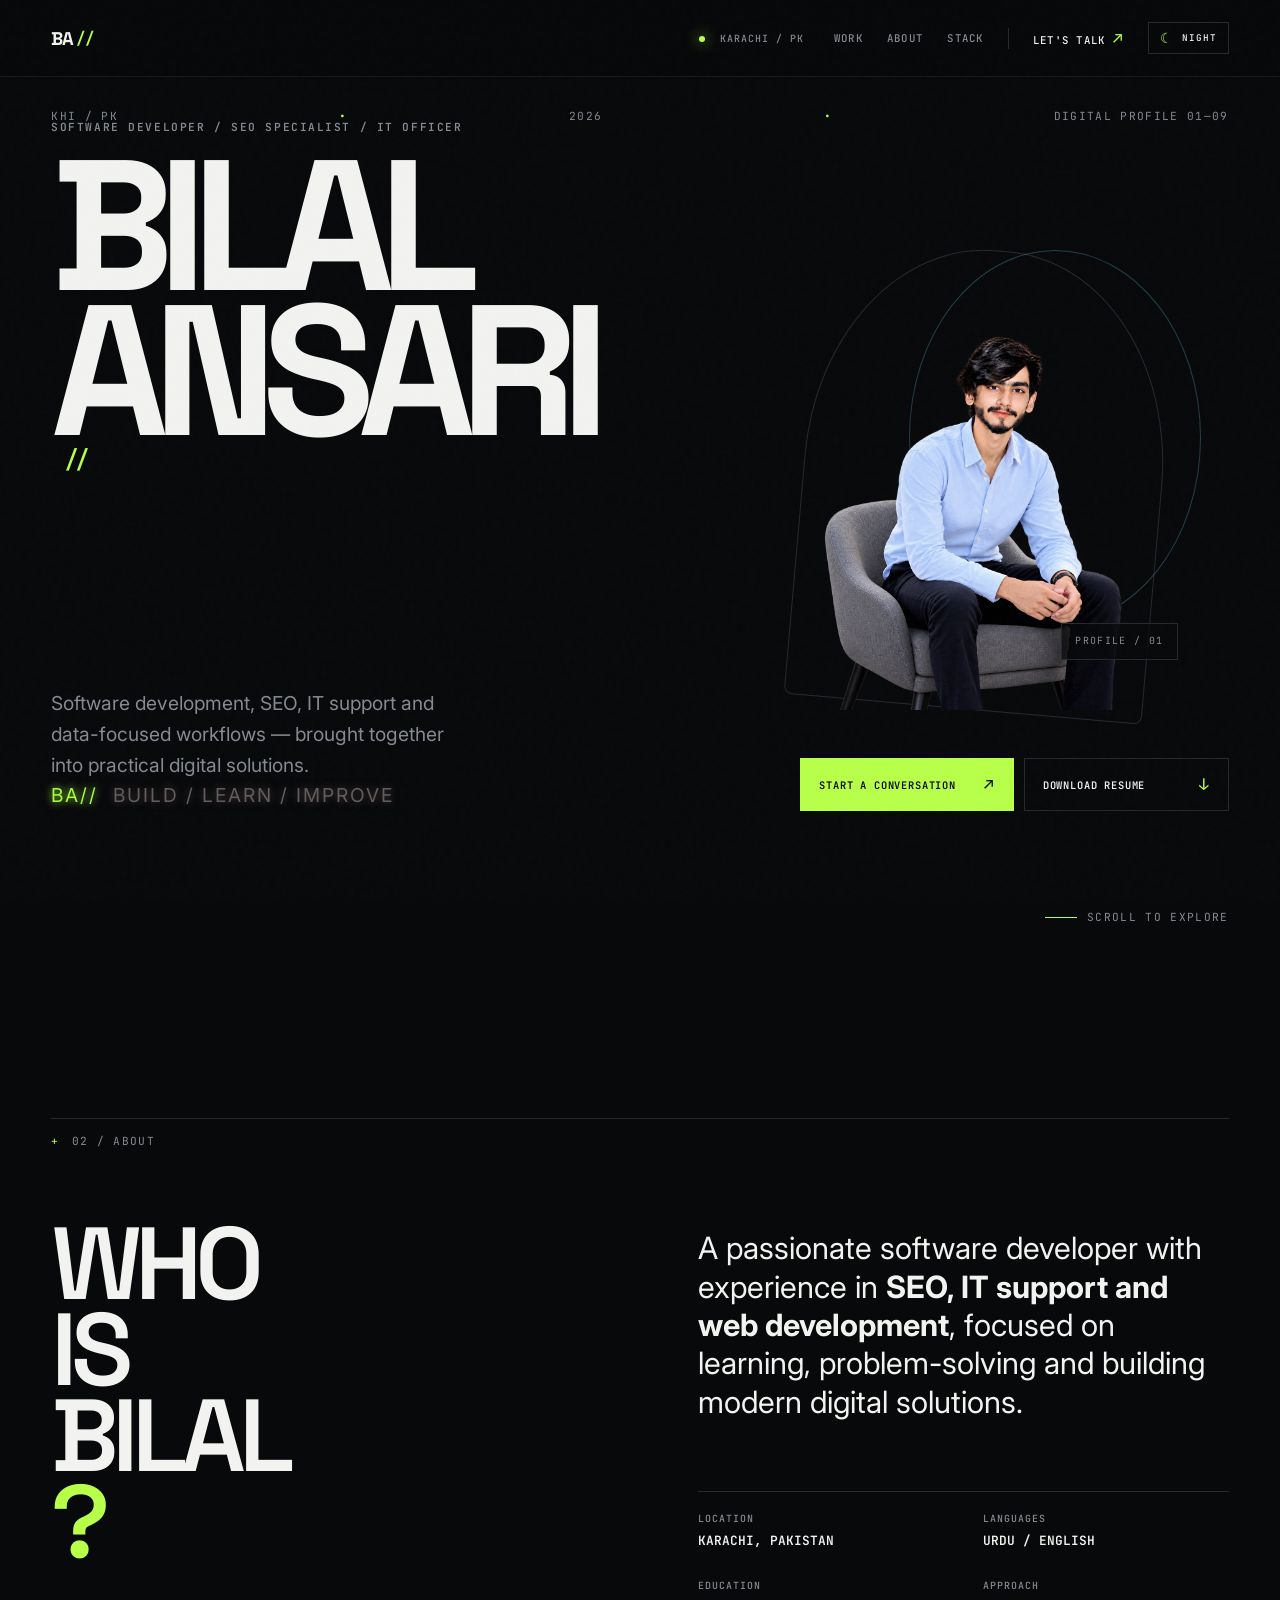
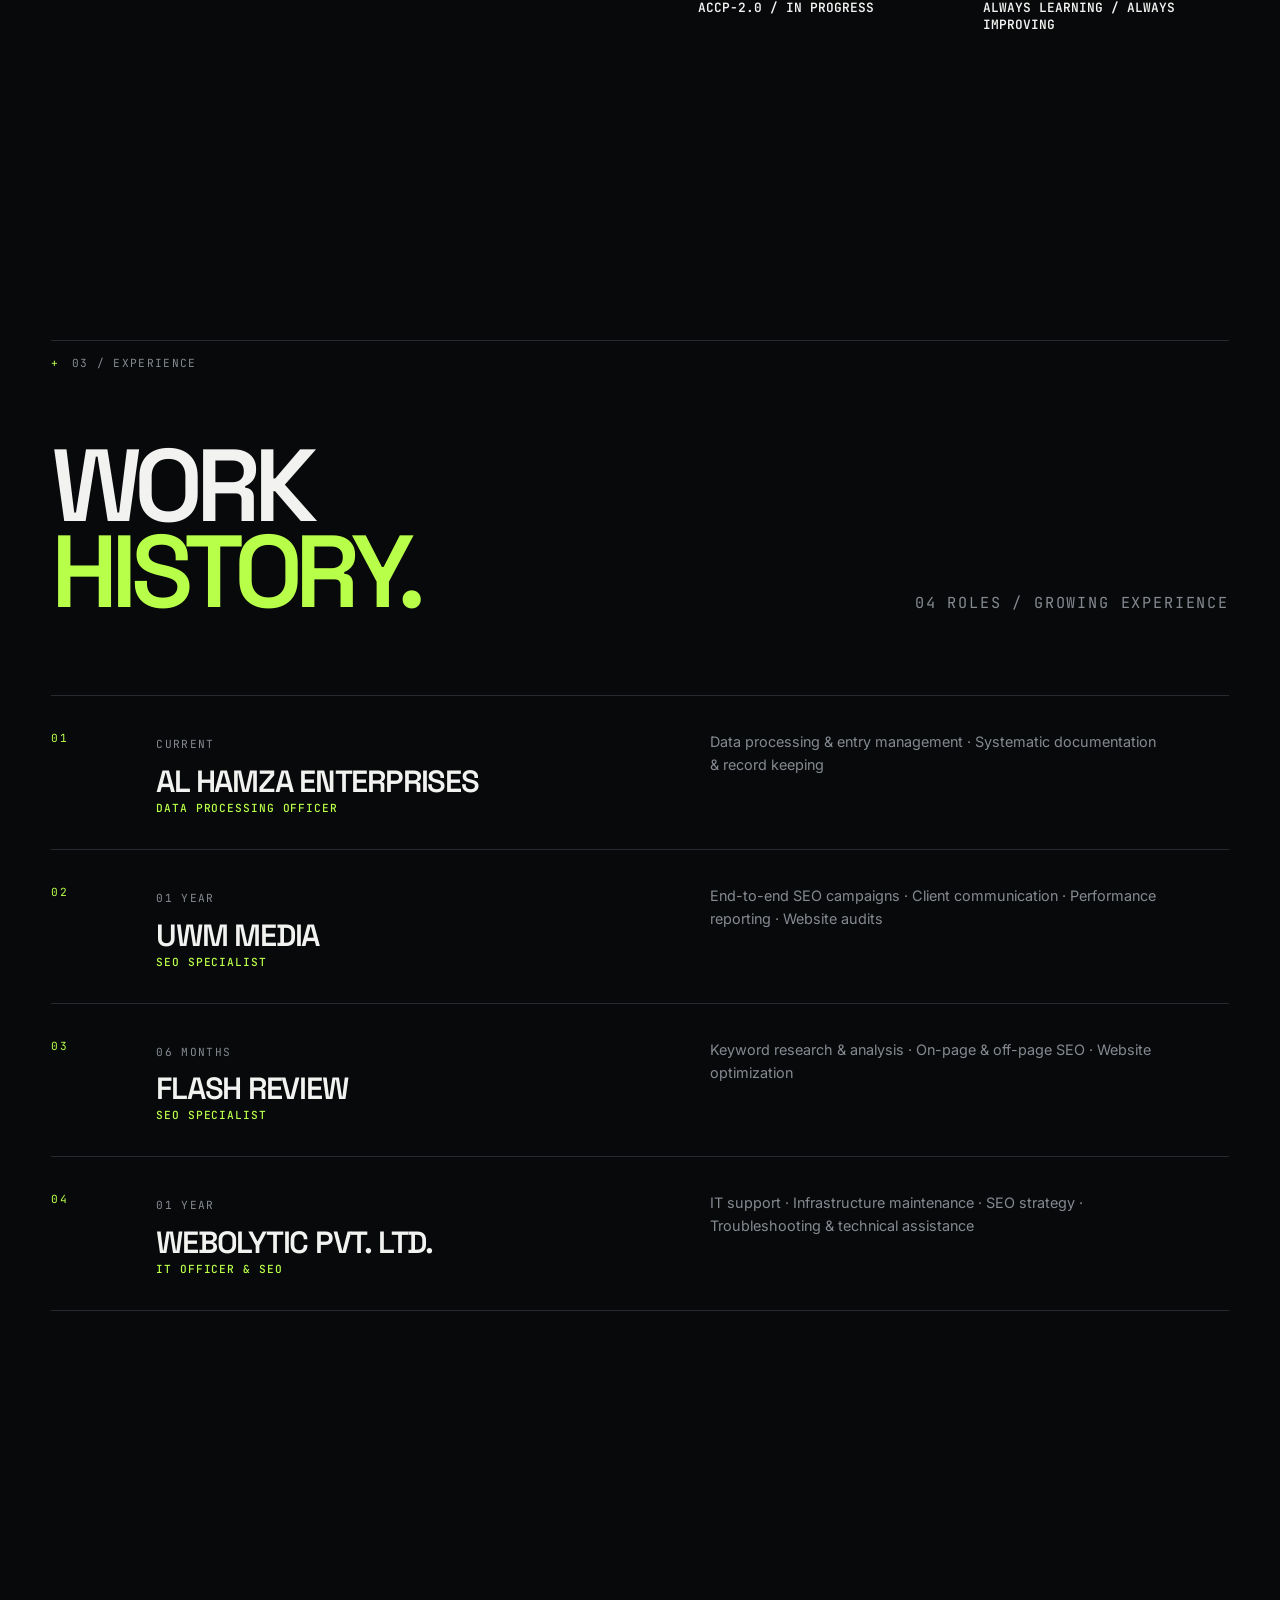
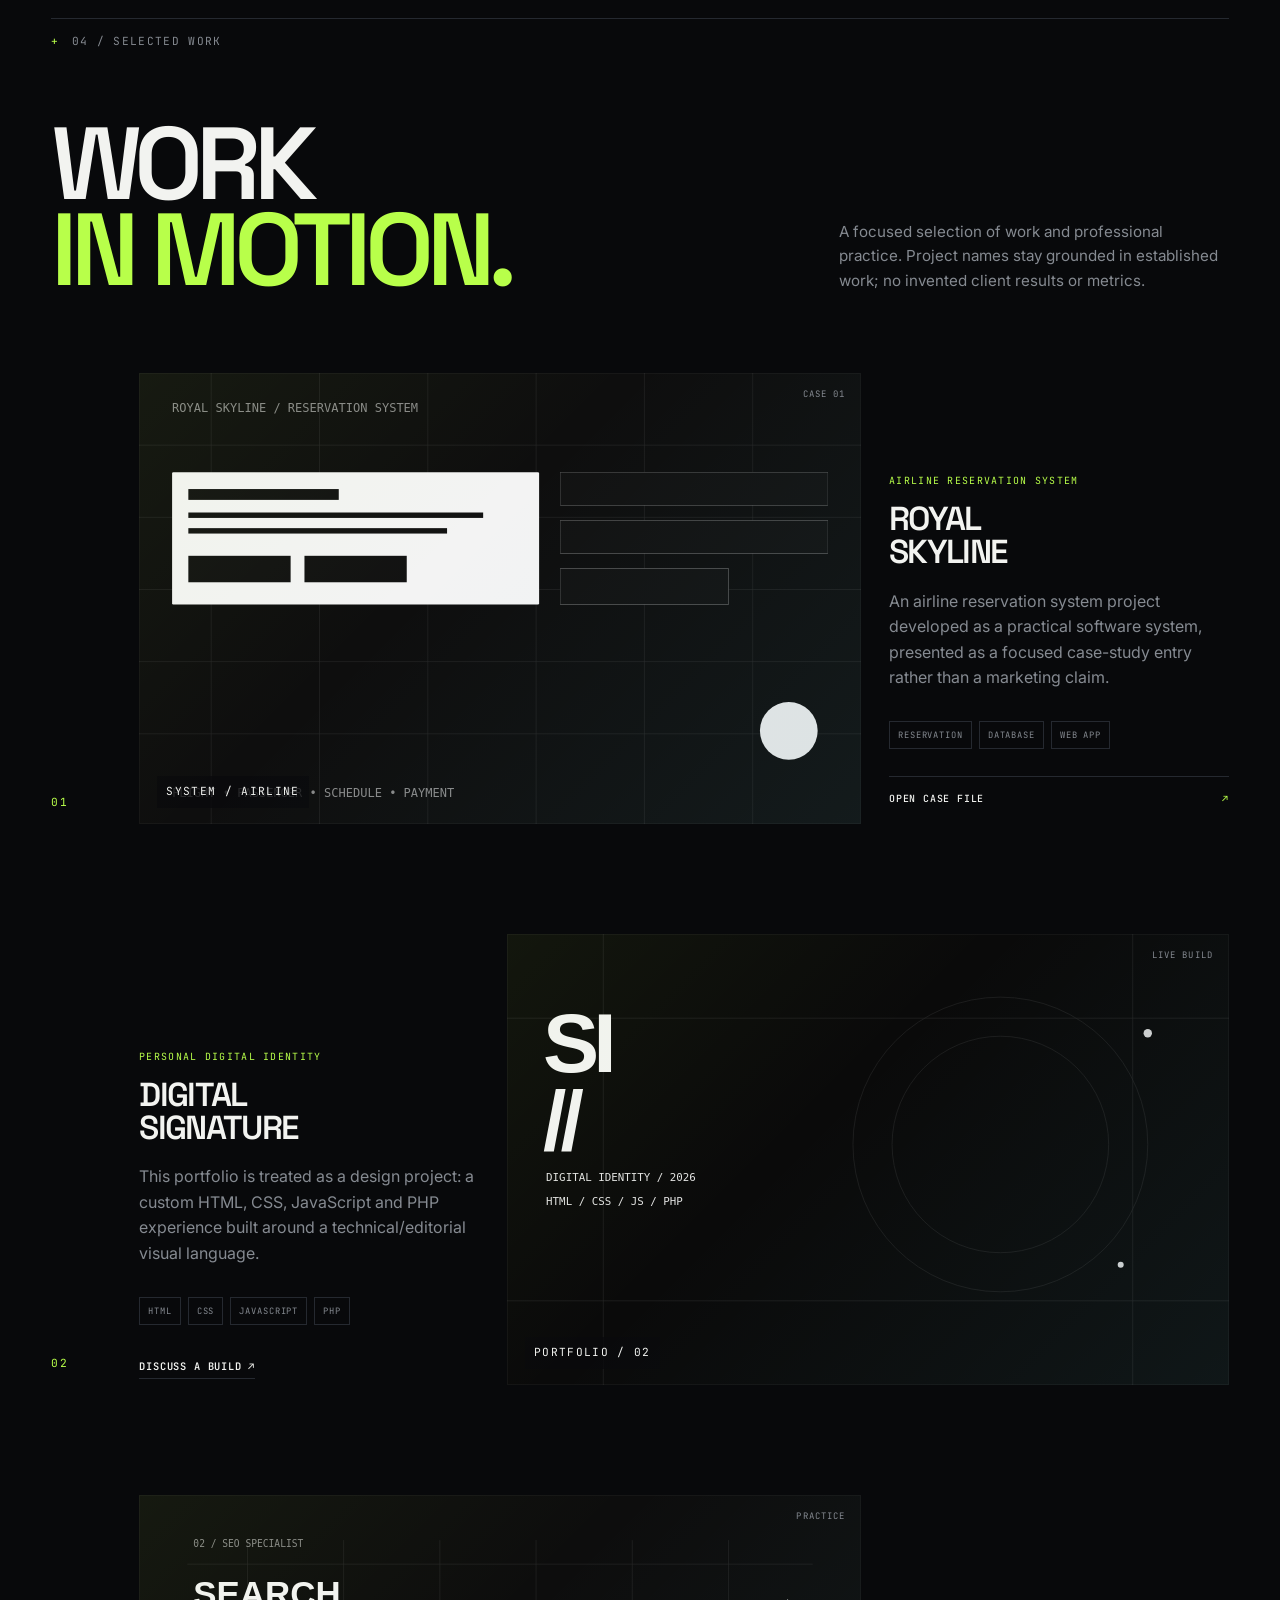
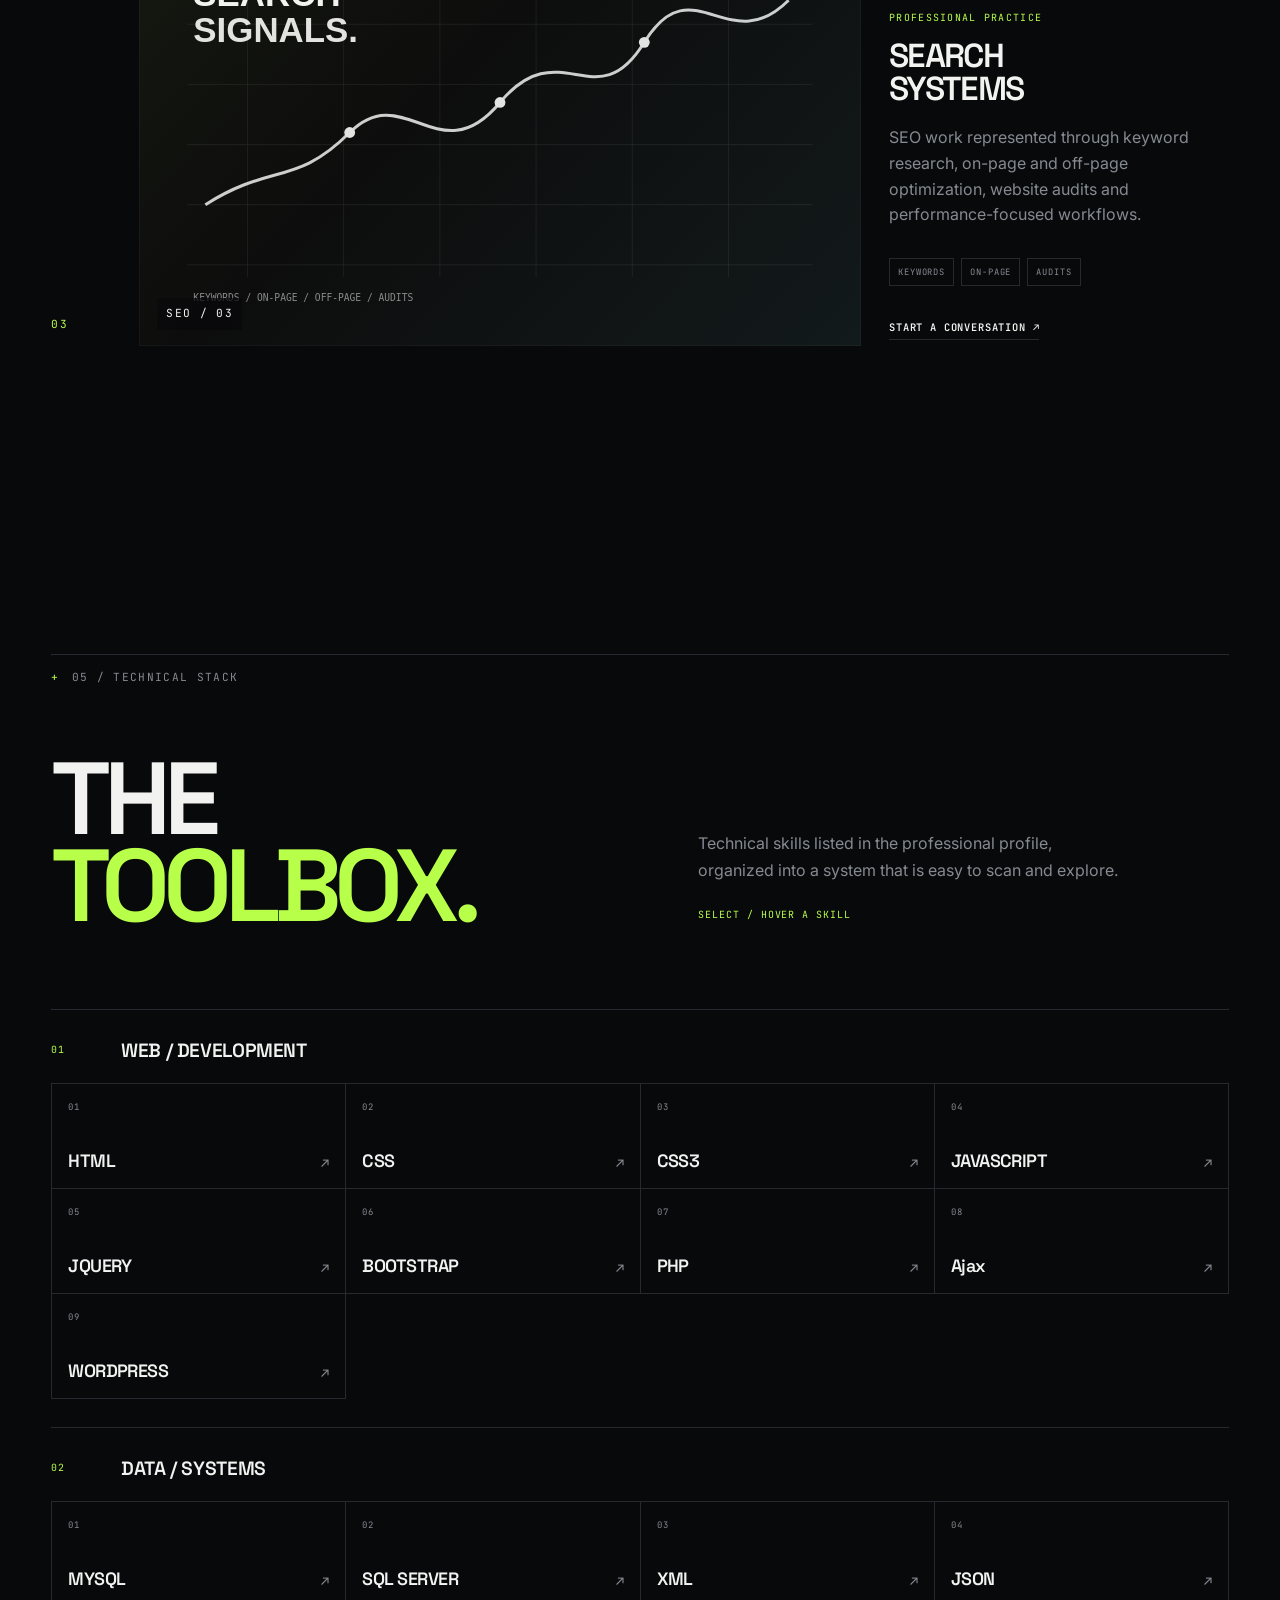
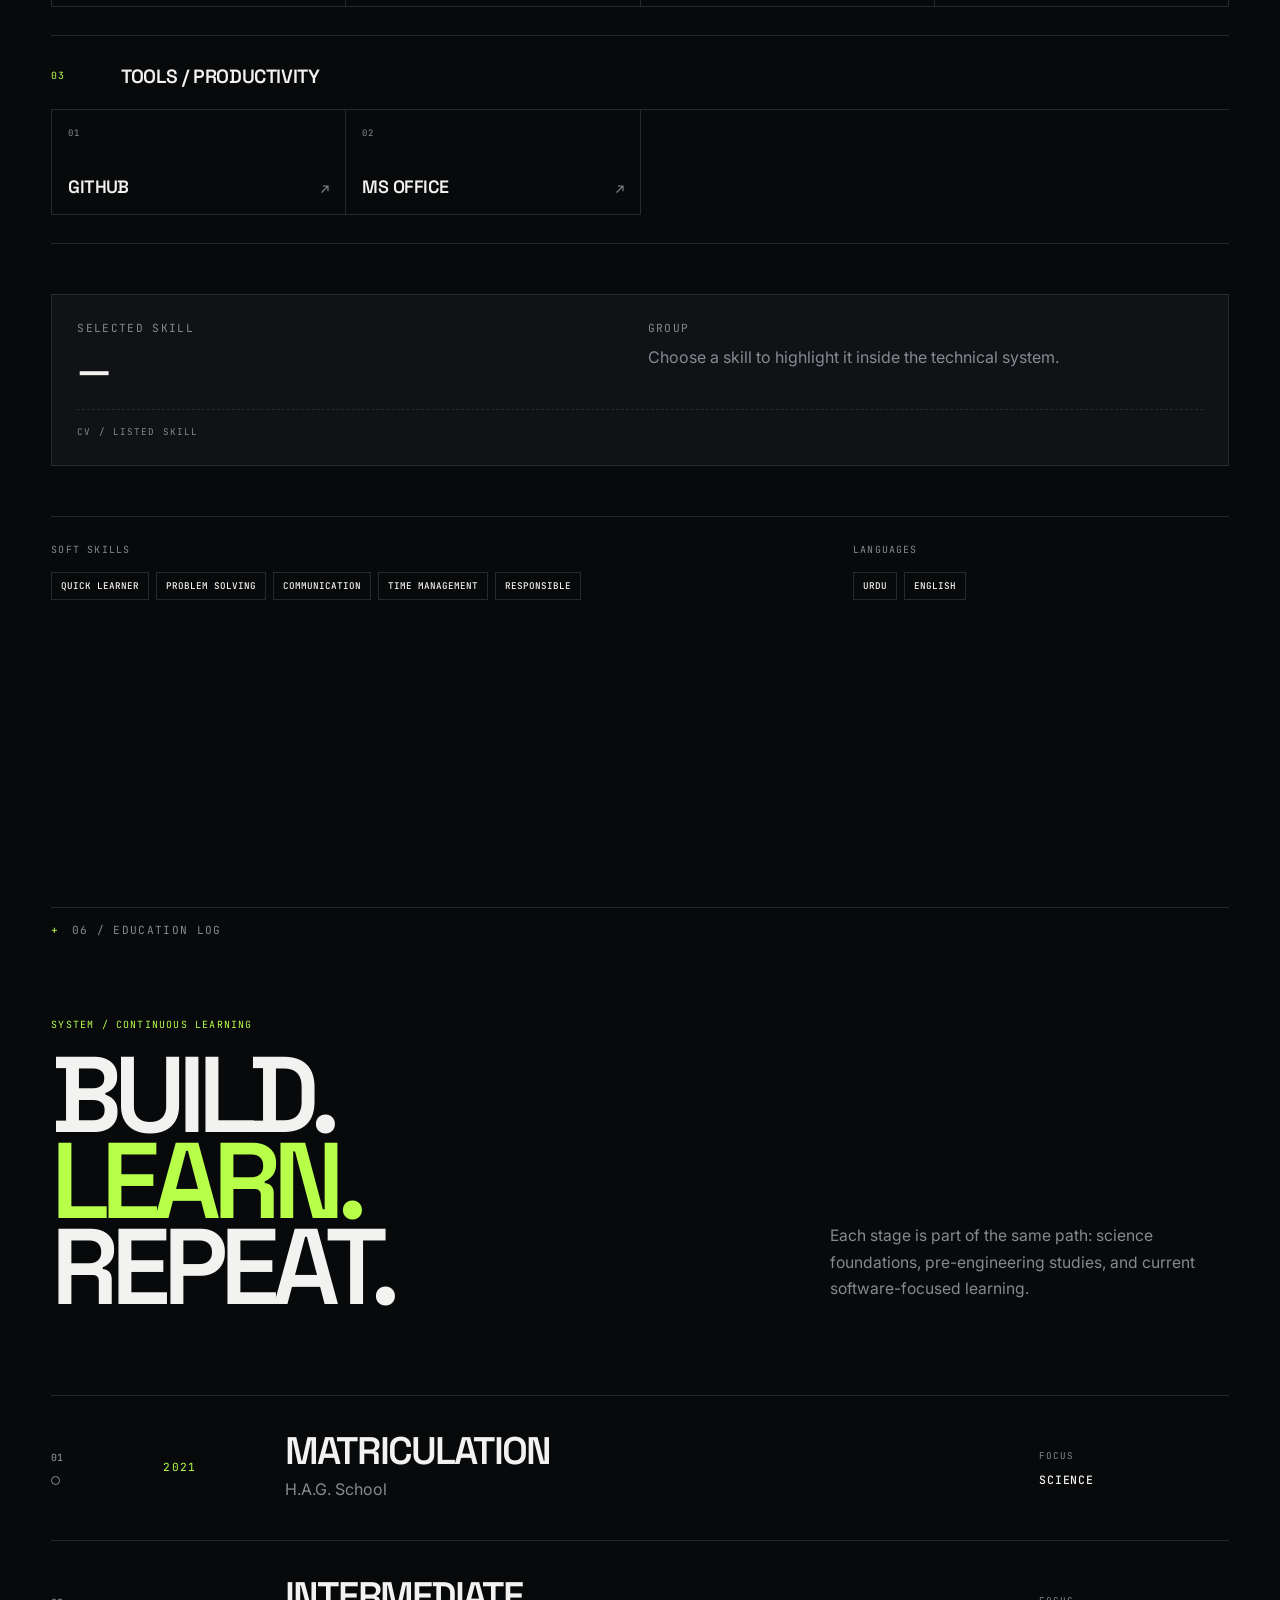
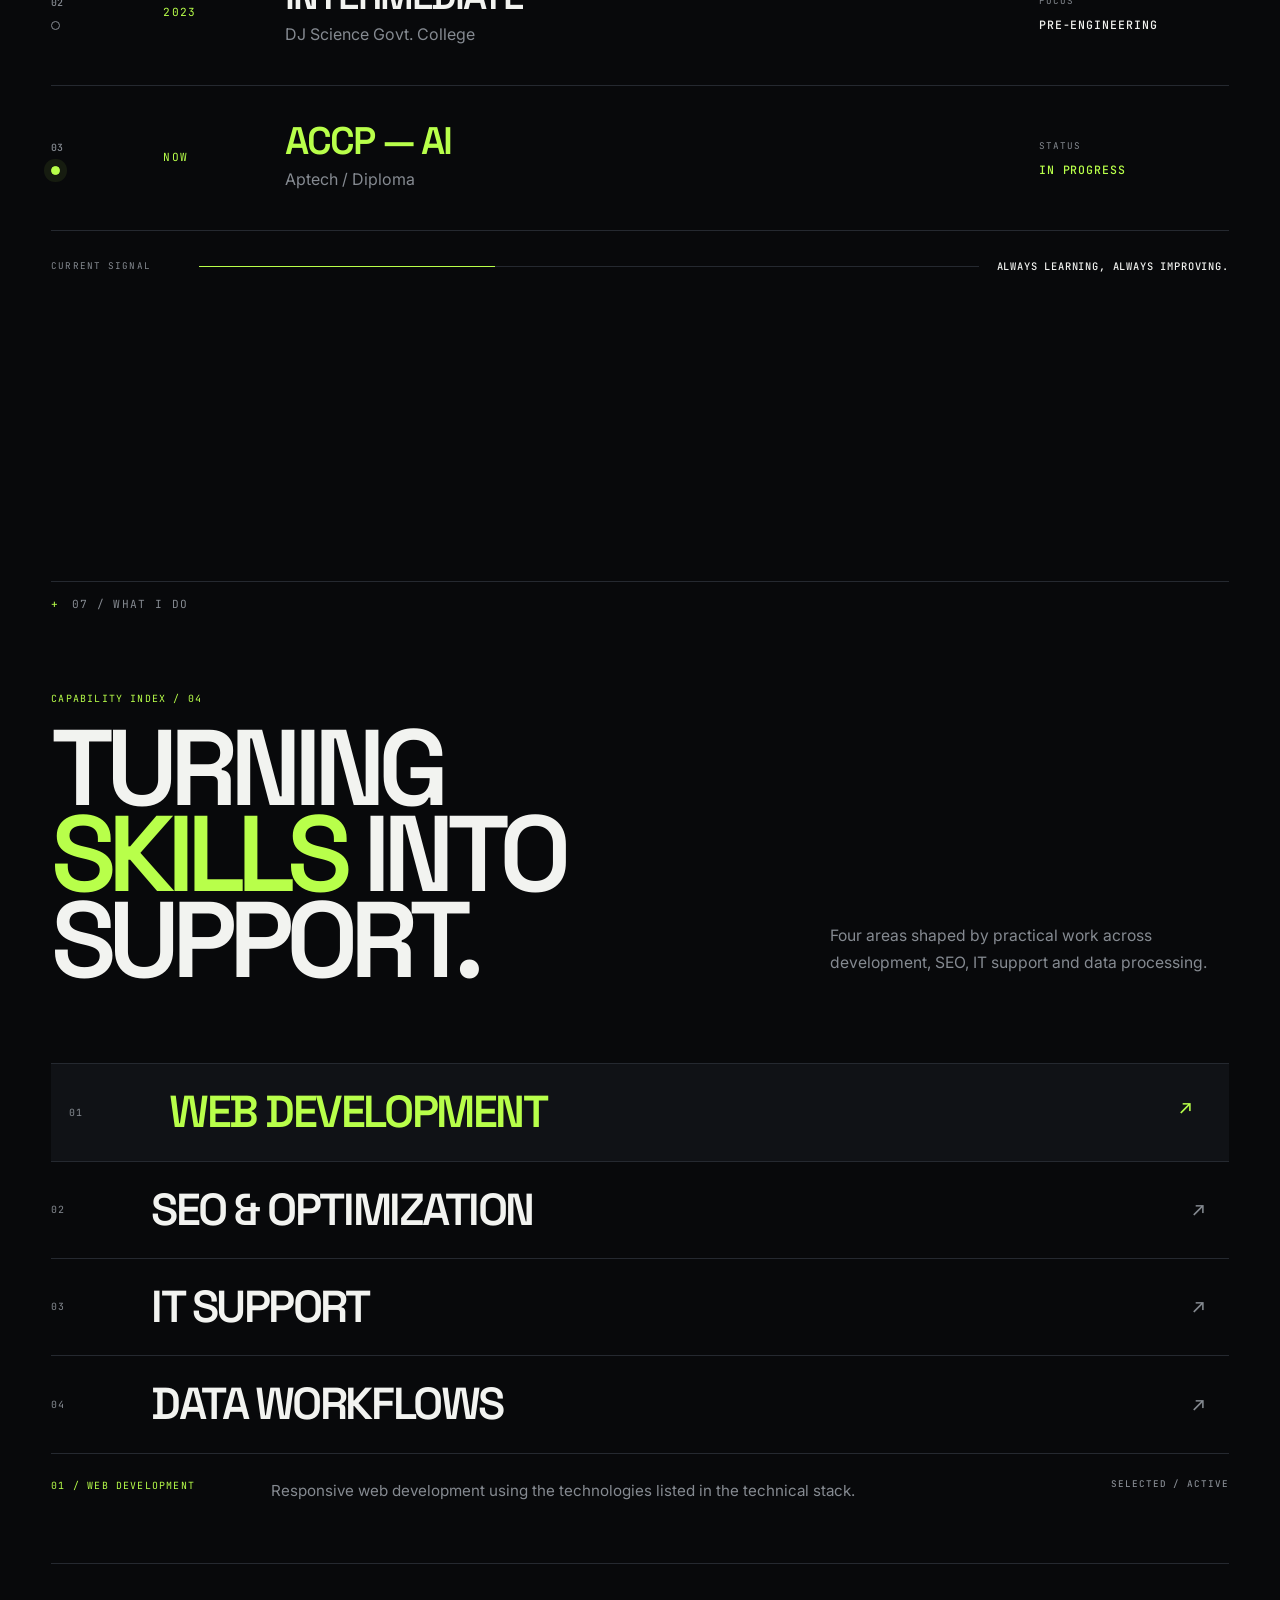
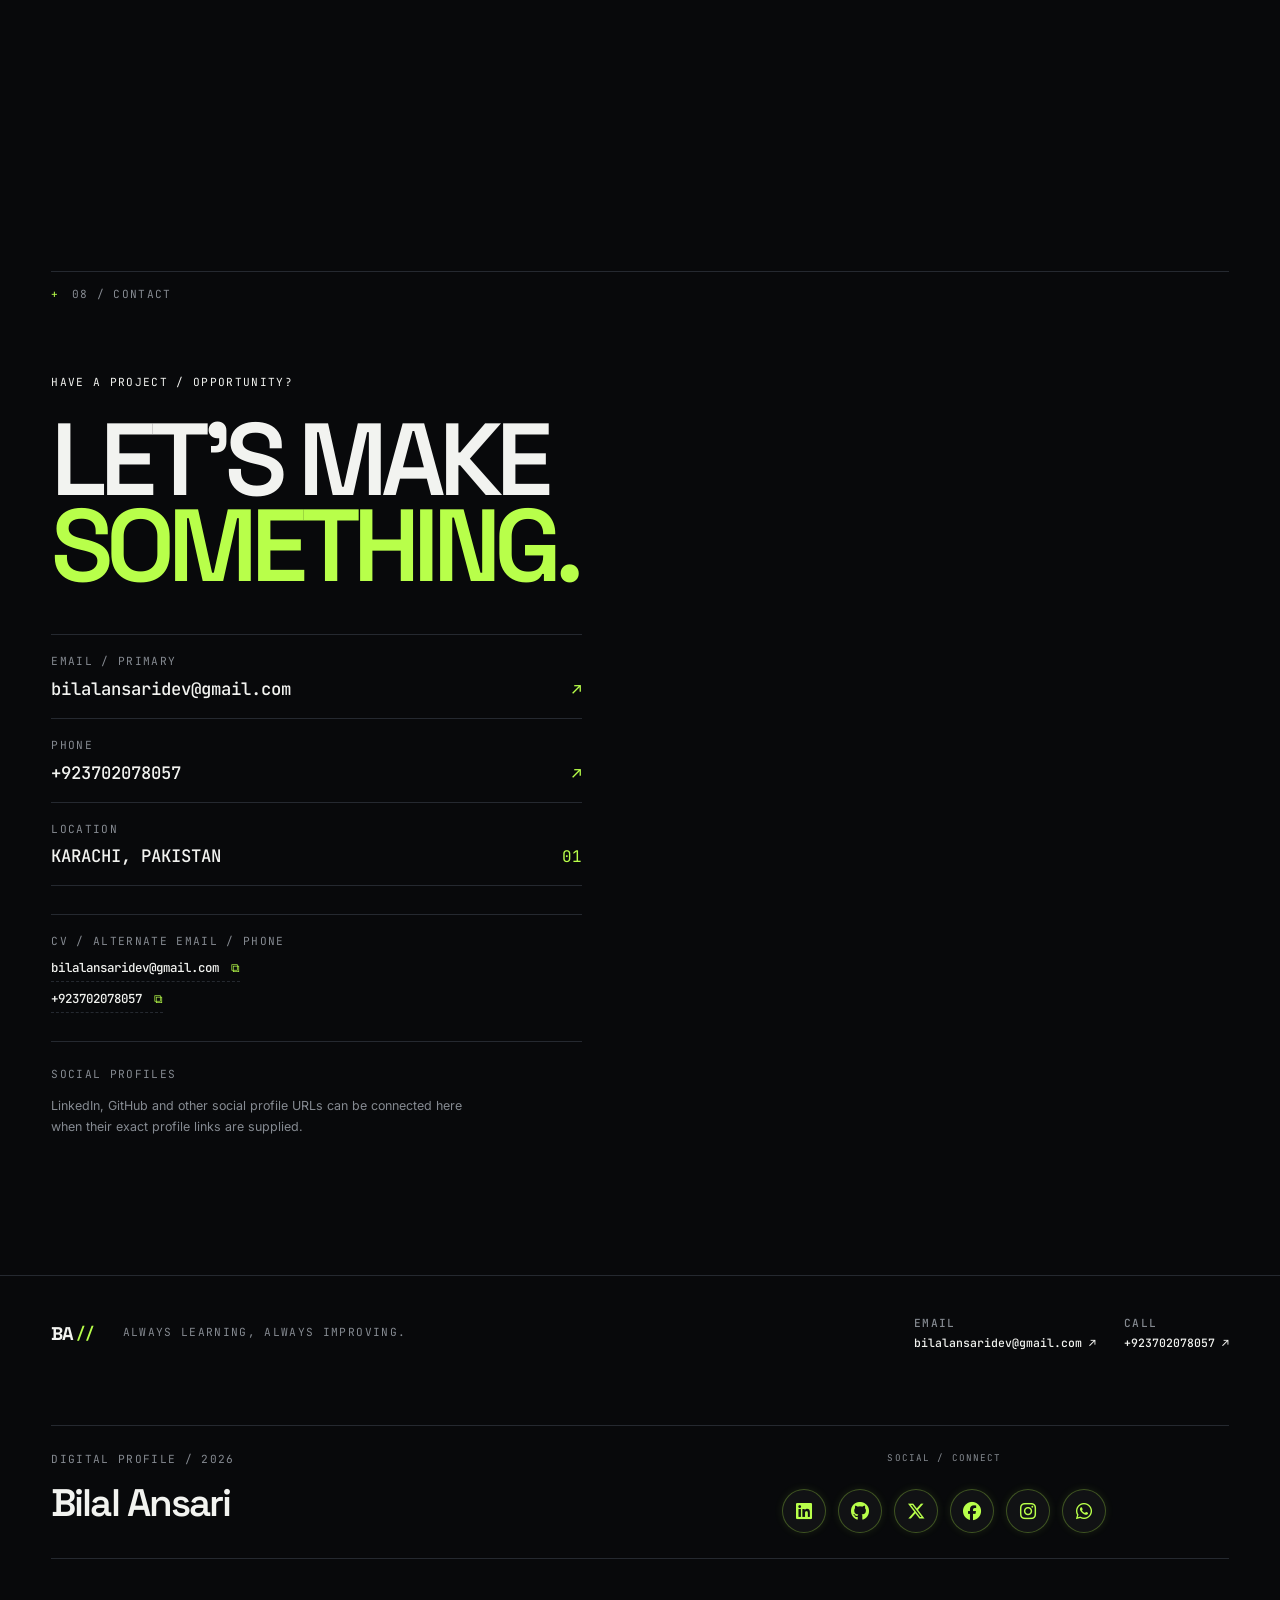
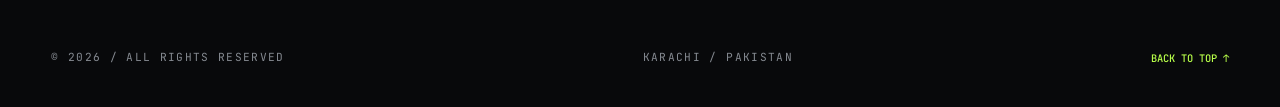
==== commit da7de9ce: "Update index.html" ====
--- a/index.html
+++ b/index.html
@@ -71,7 +71,7 @@
 </span></p>
           <div class="hero-actions reveal">
             <a class="button button-fill magnetic" href="#contact">START A CONVERSATION <span>↗</span></a>
-            <a class="button button-line magnetic" href="docs/Bilal_Ansari_CV.pdf" download >DOWNLOAD CV <span>↓</span></a>
+            <a class="button button-line magnetic" href="docs/Bilal_Ansari_Resume.pdf" download >DOWNLOAD RESUME <span>↓</span></a>
           </div>
         </div>
       </div>
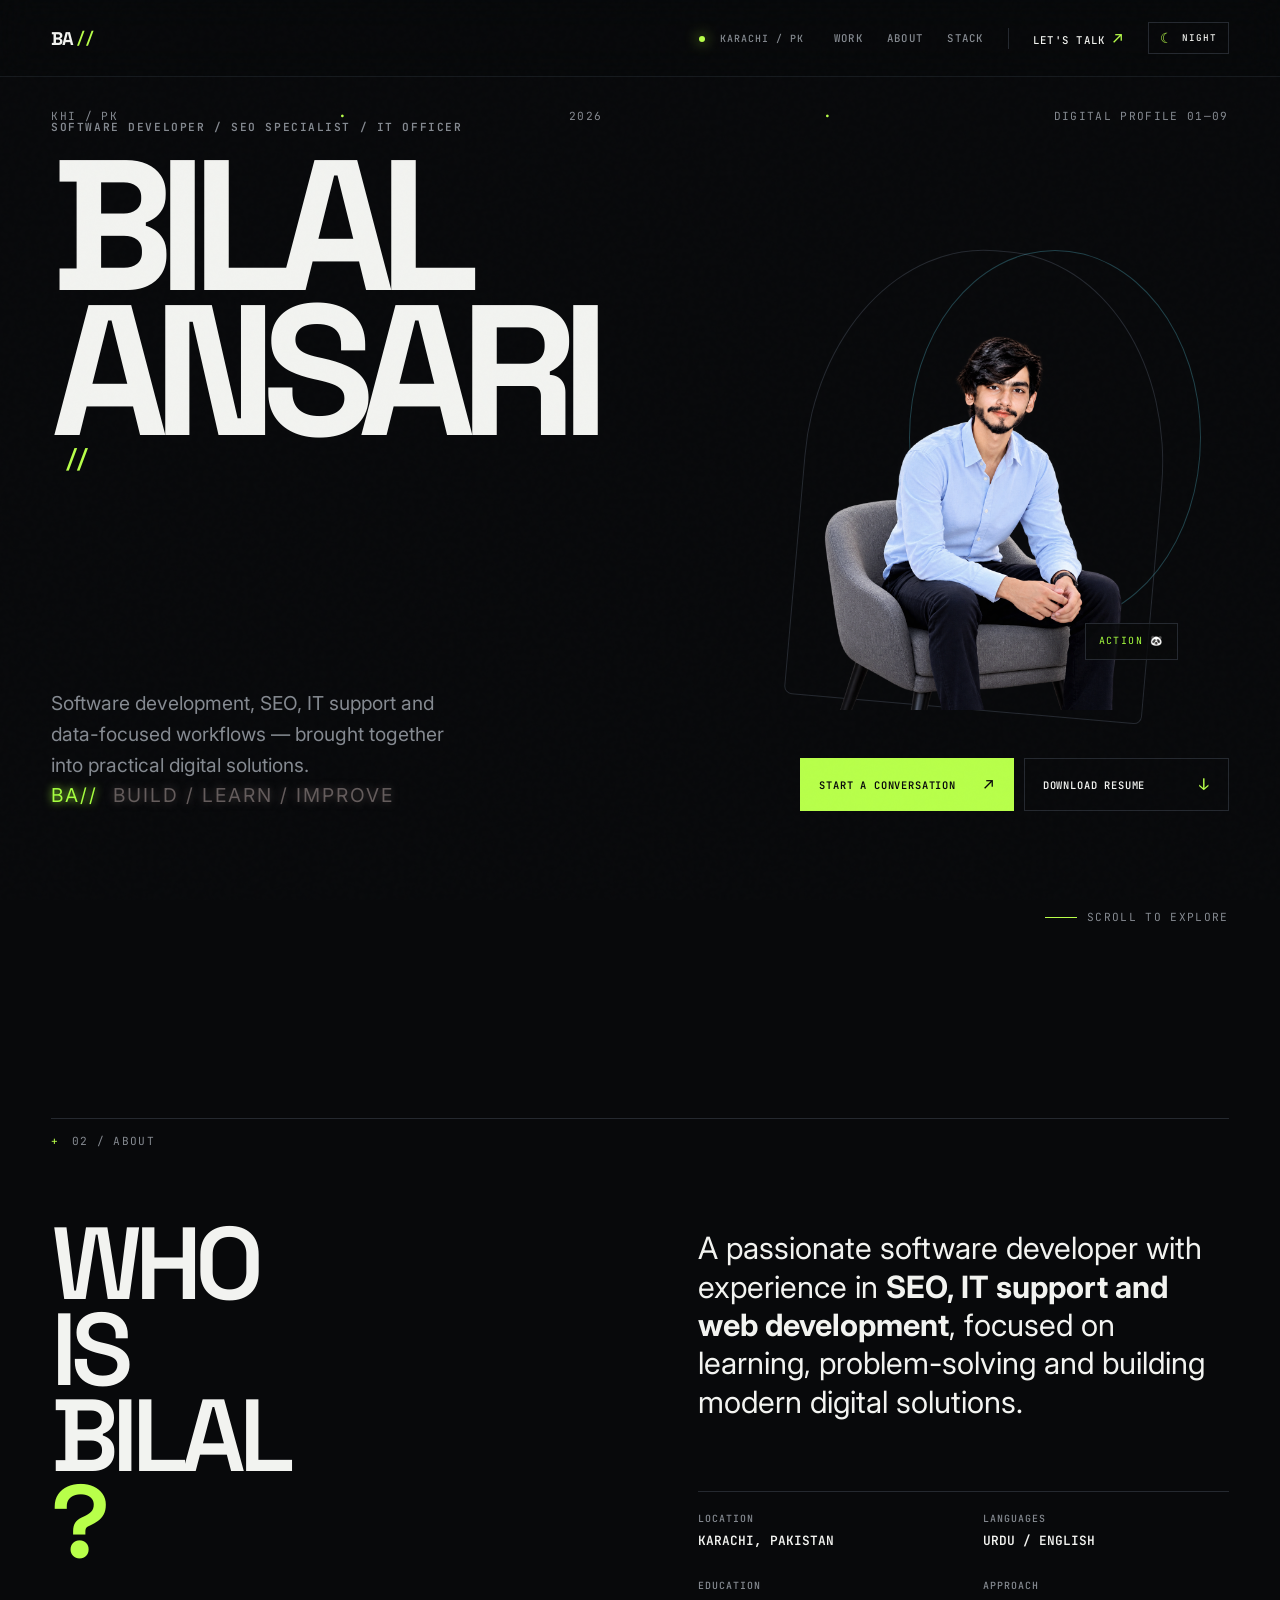
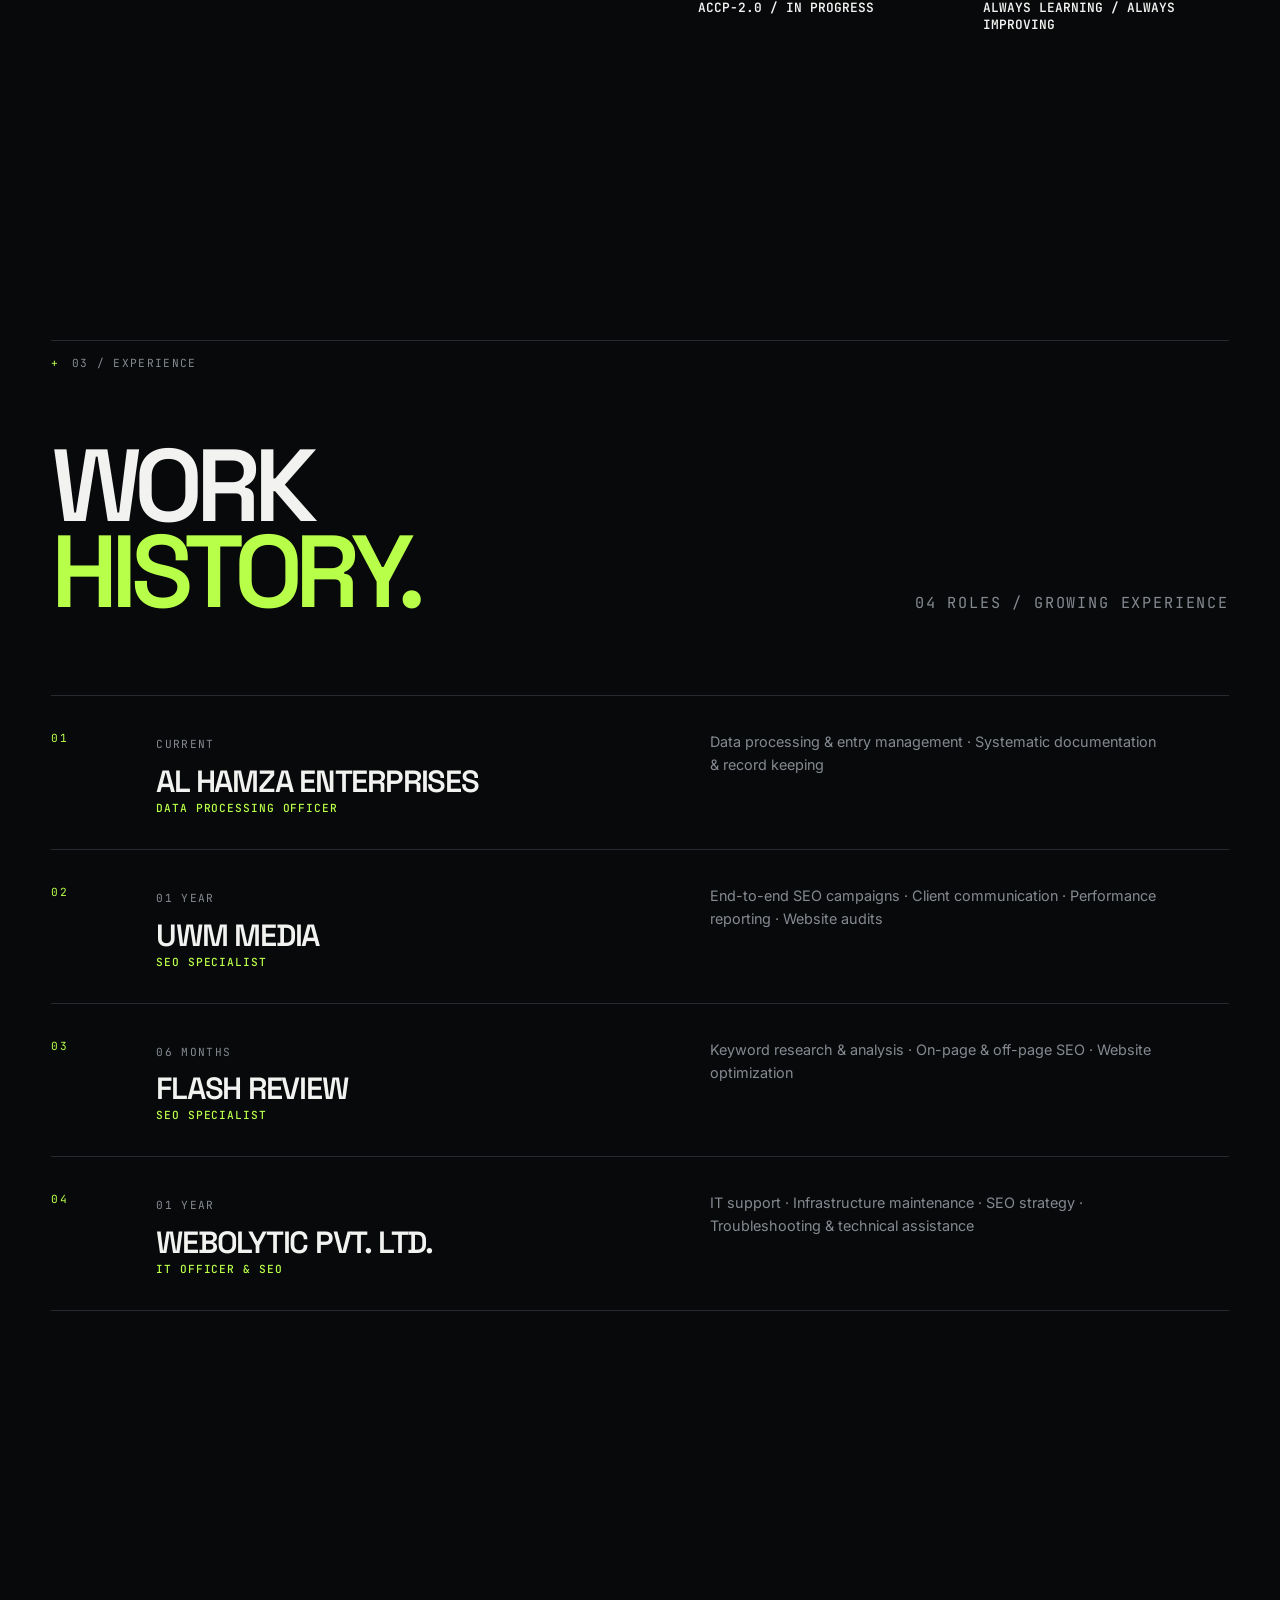
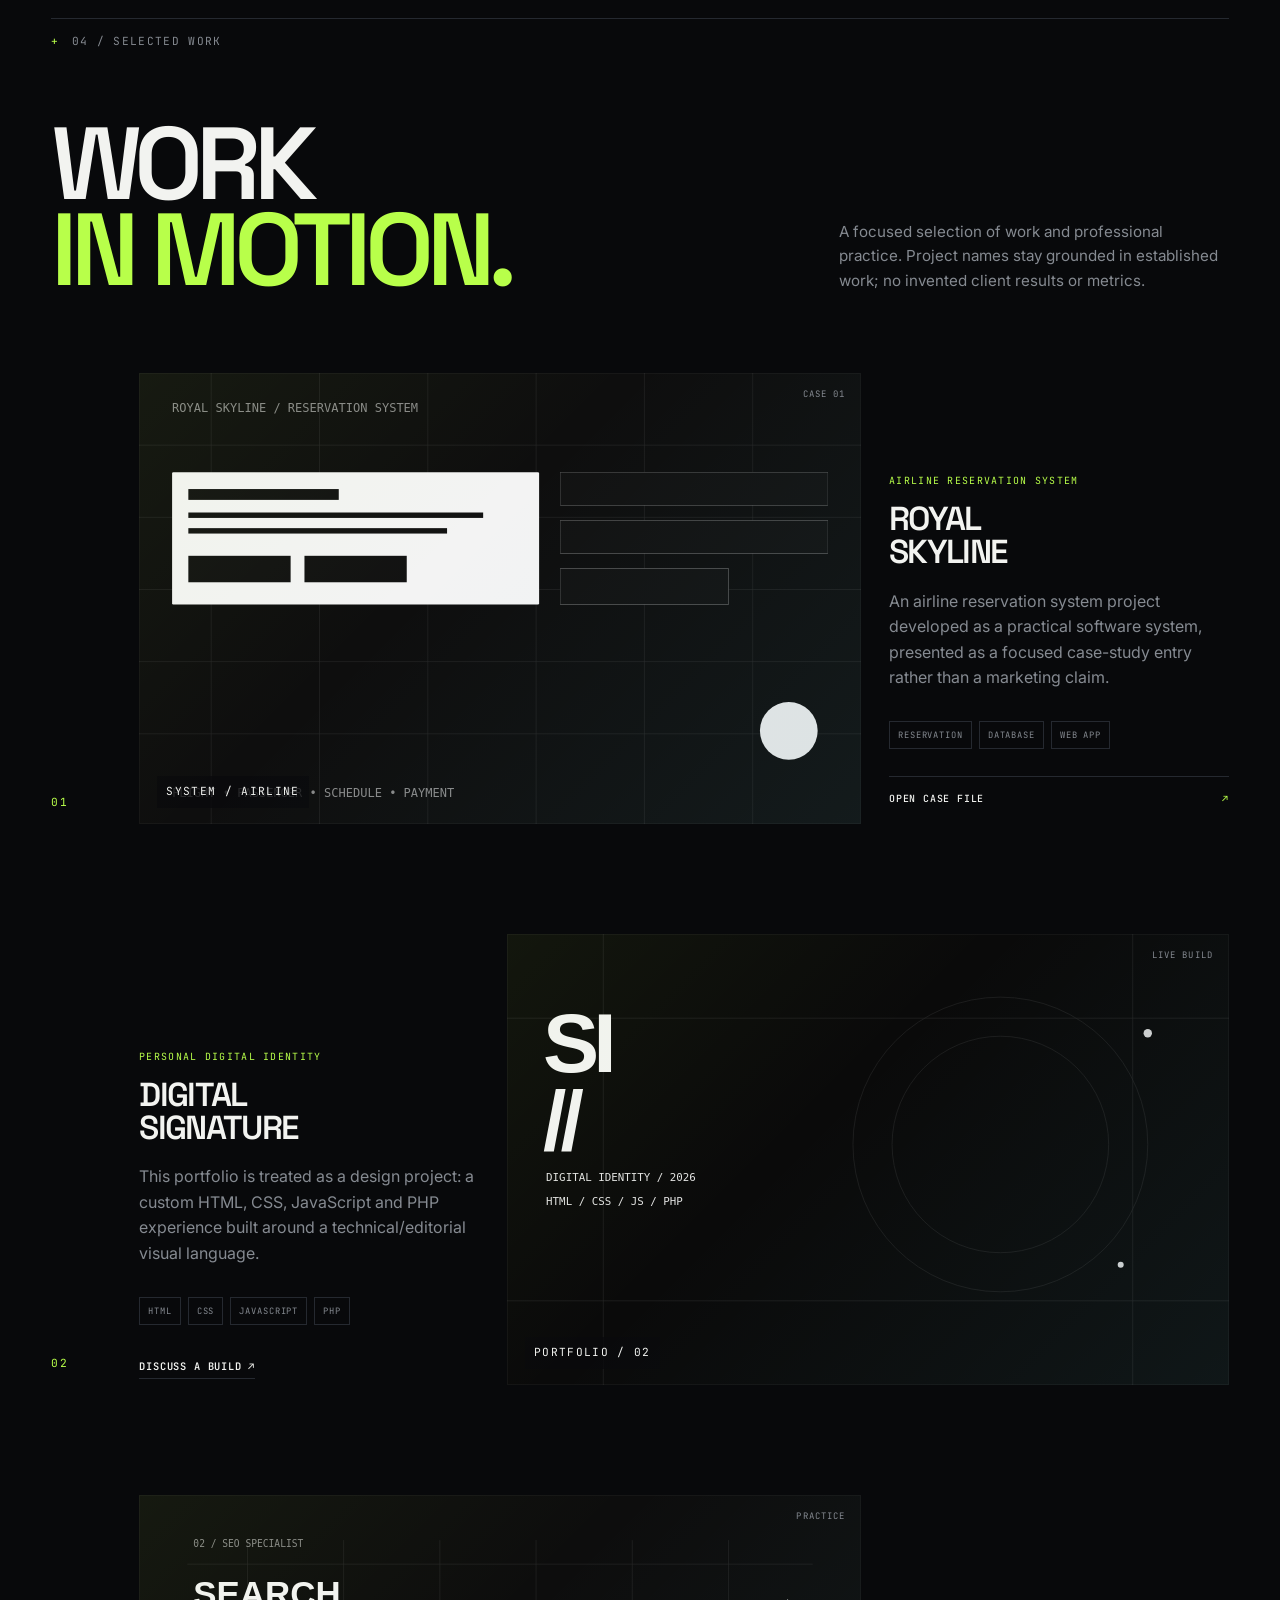
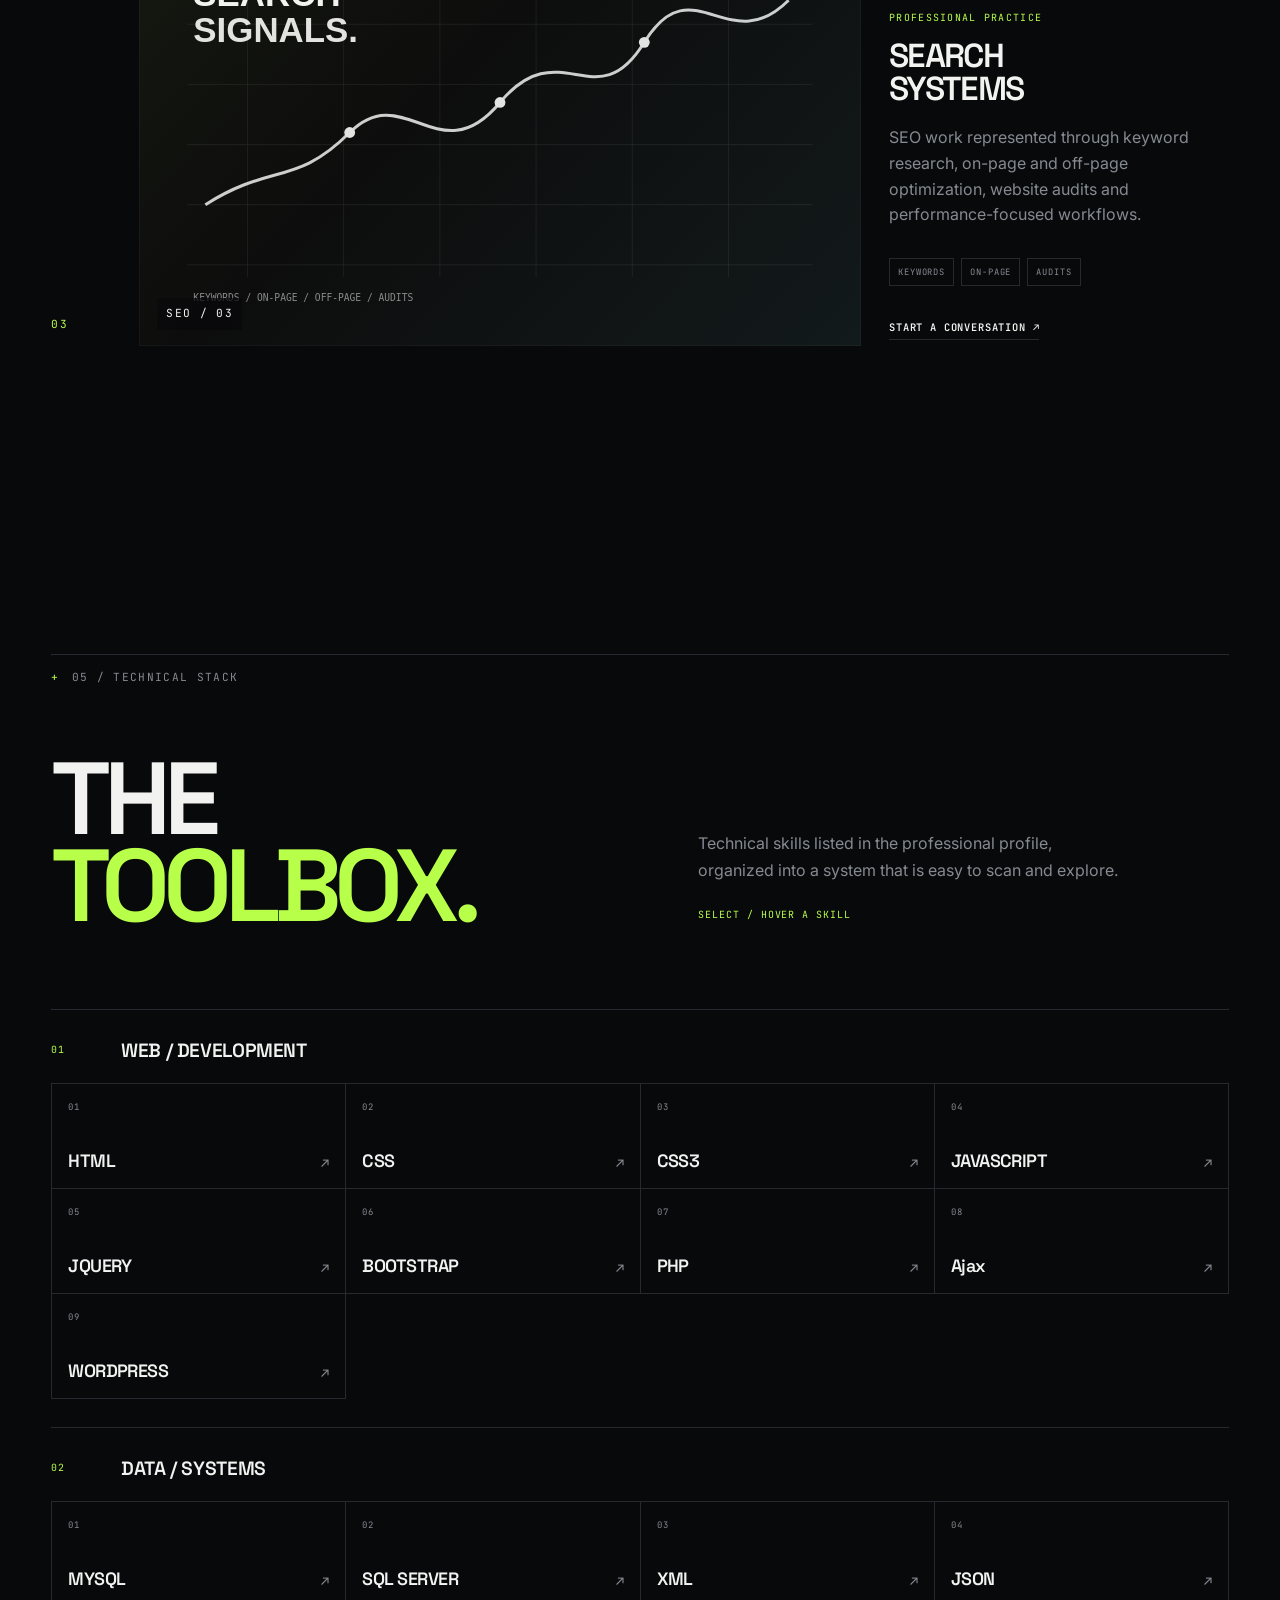
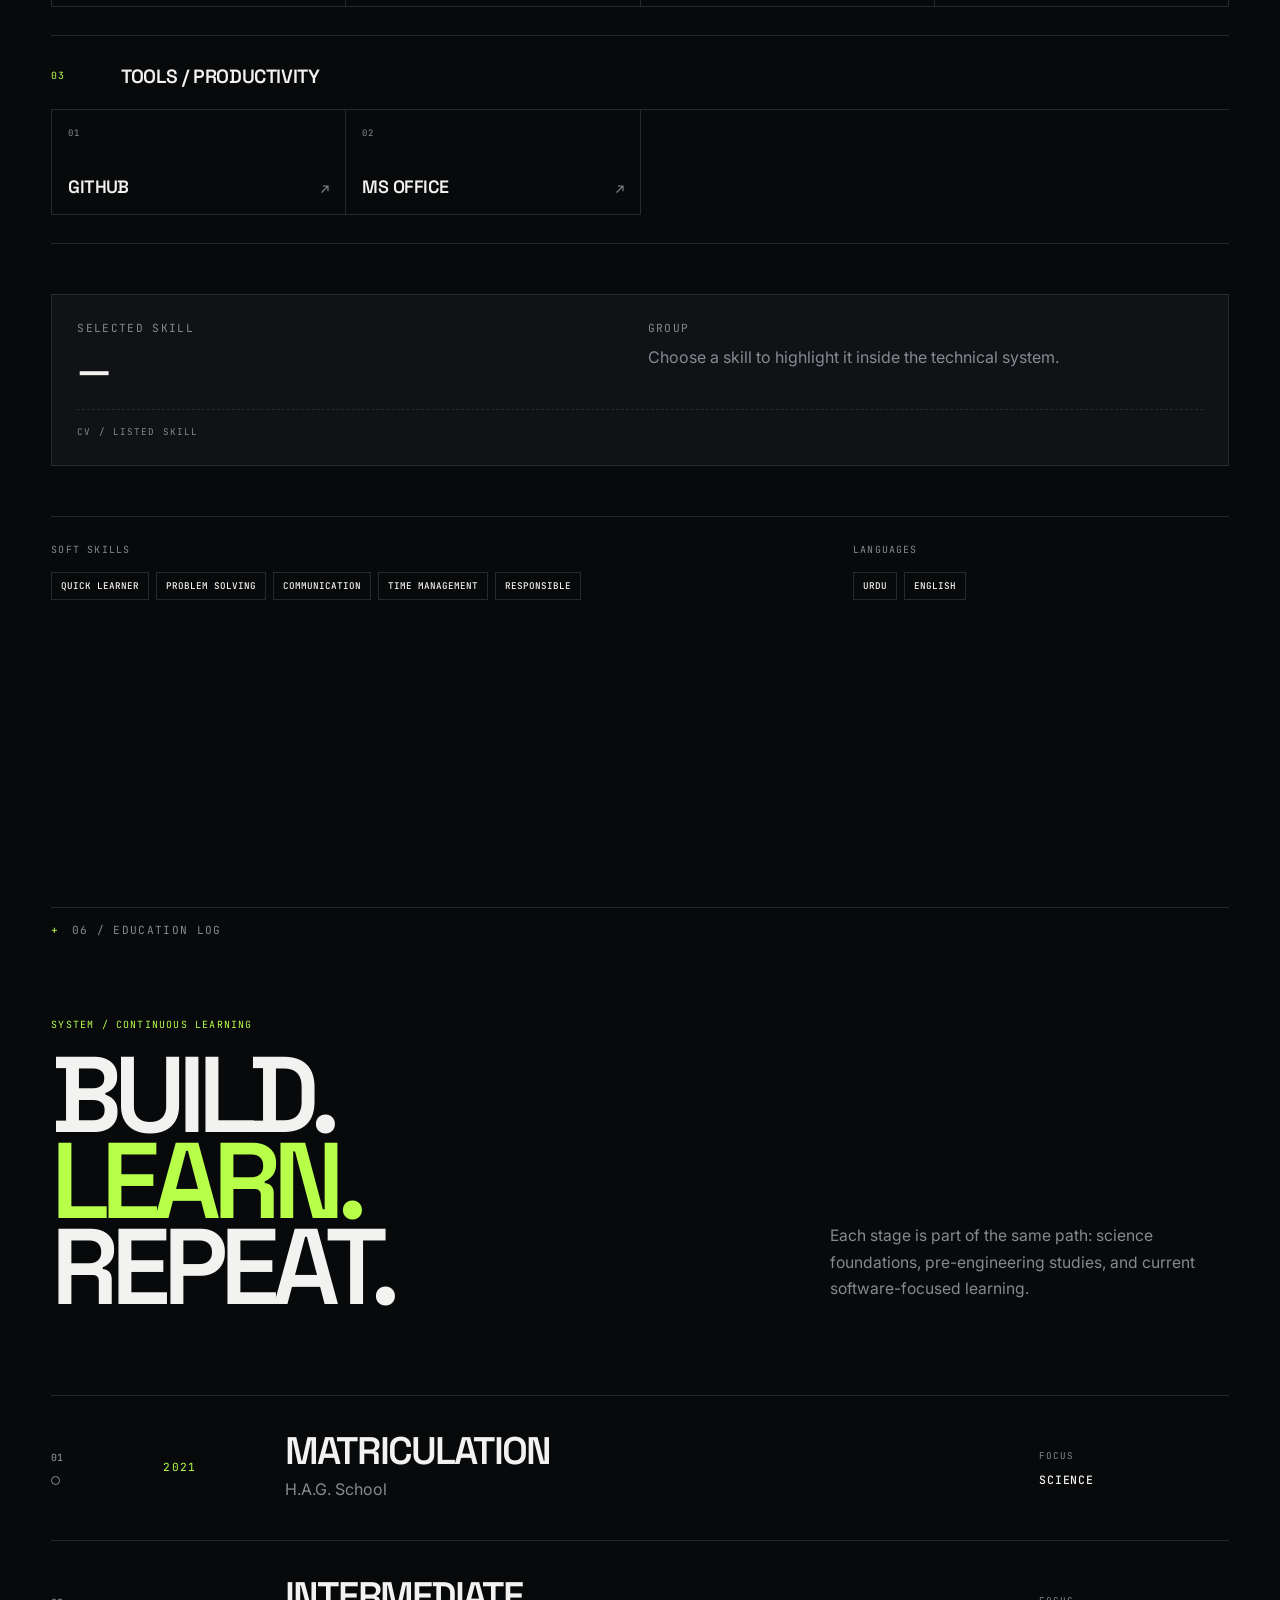
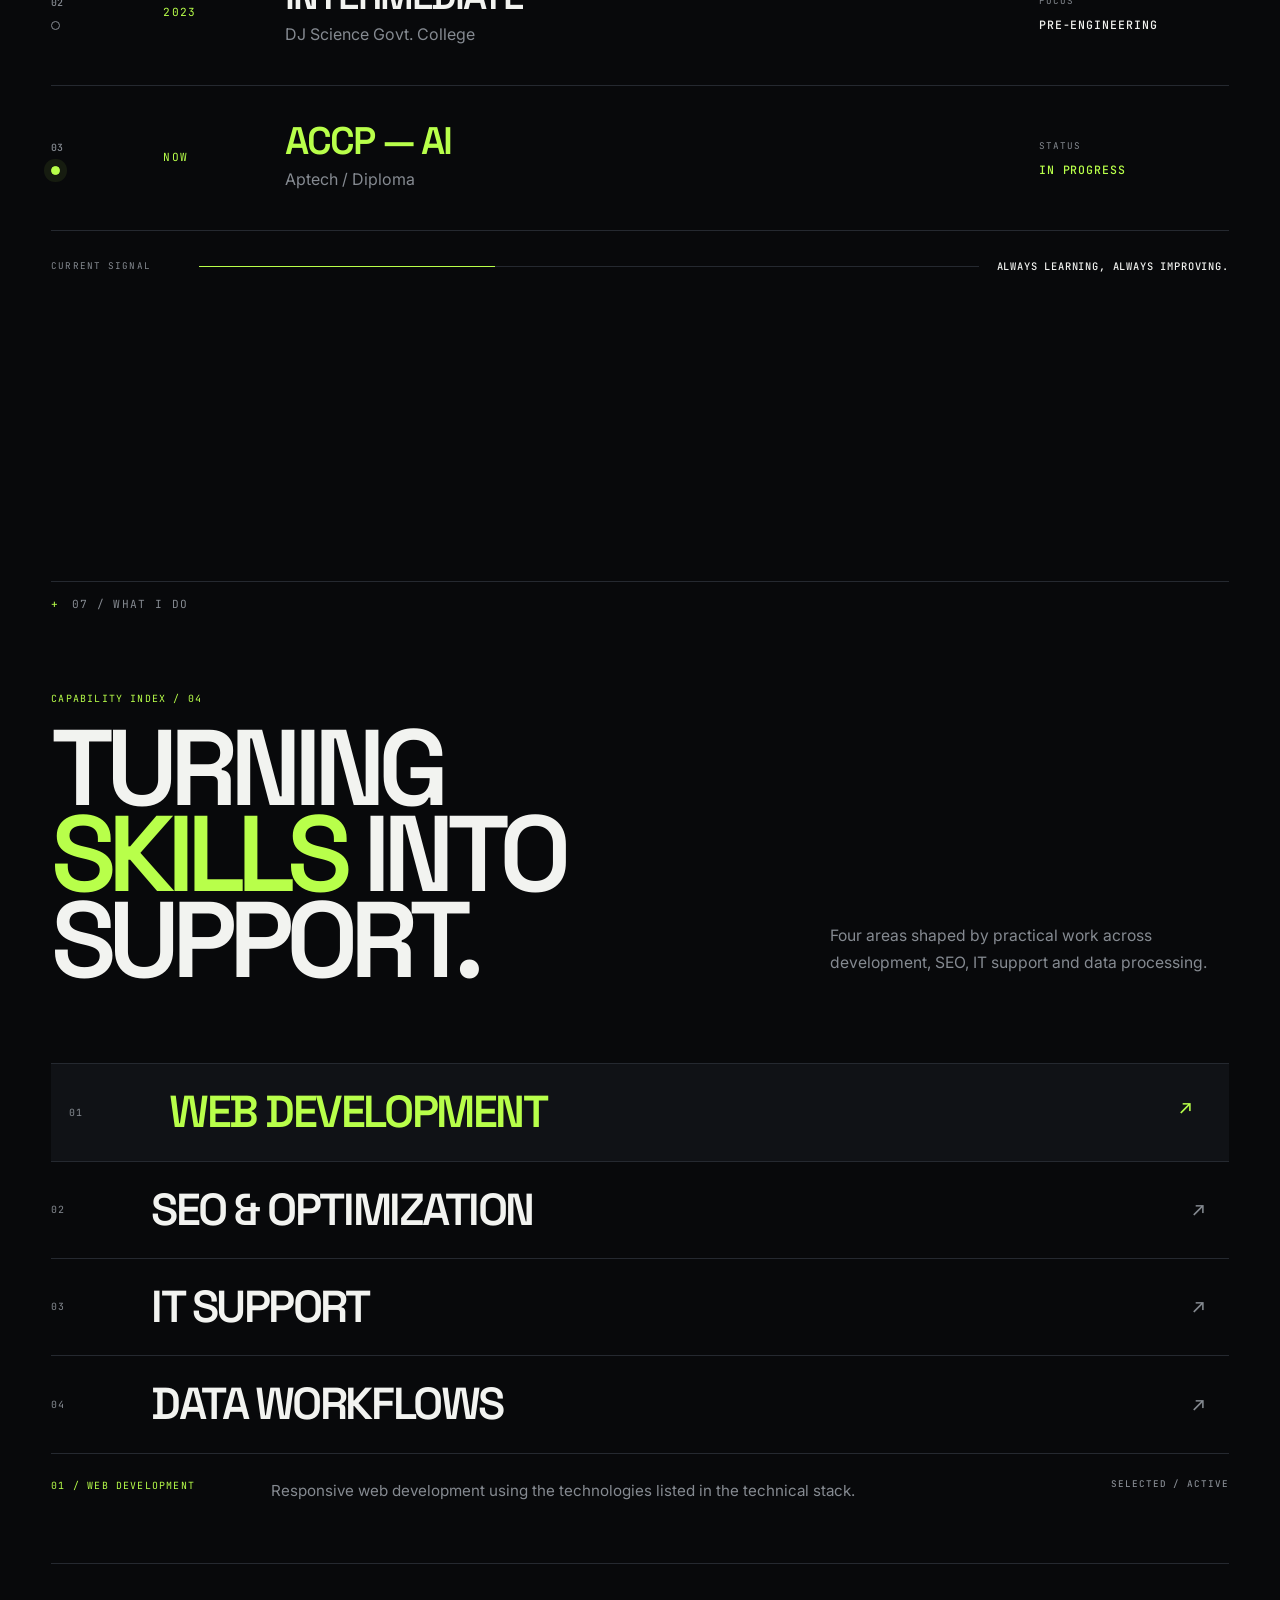
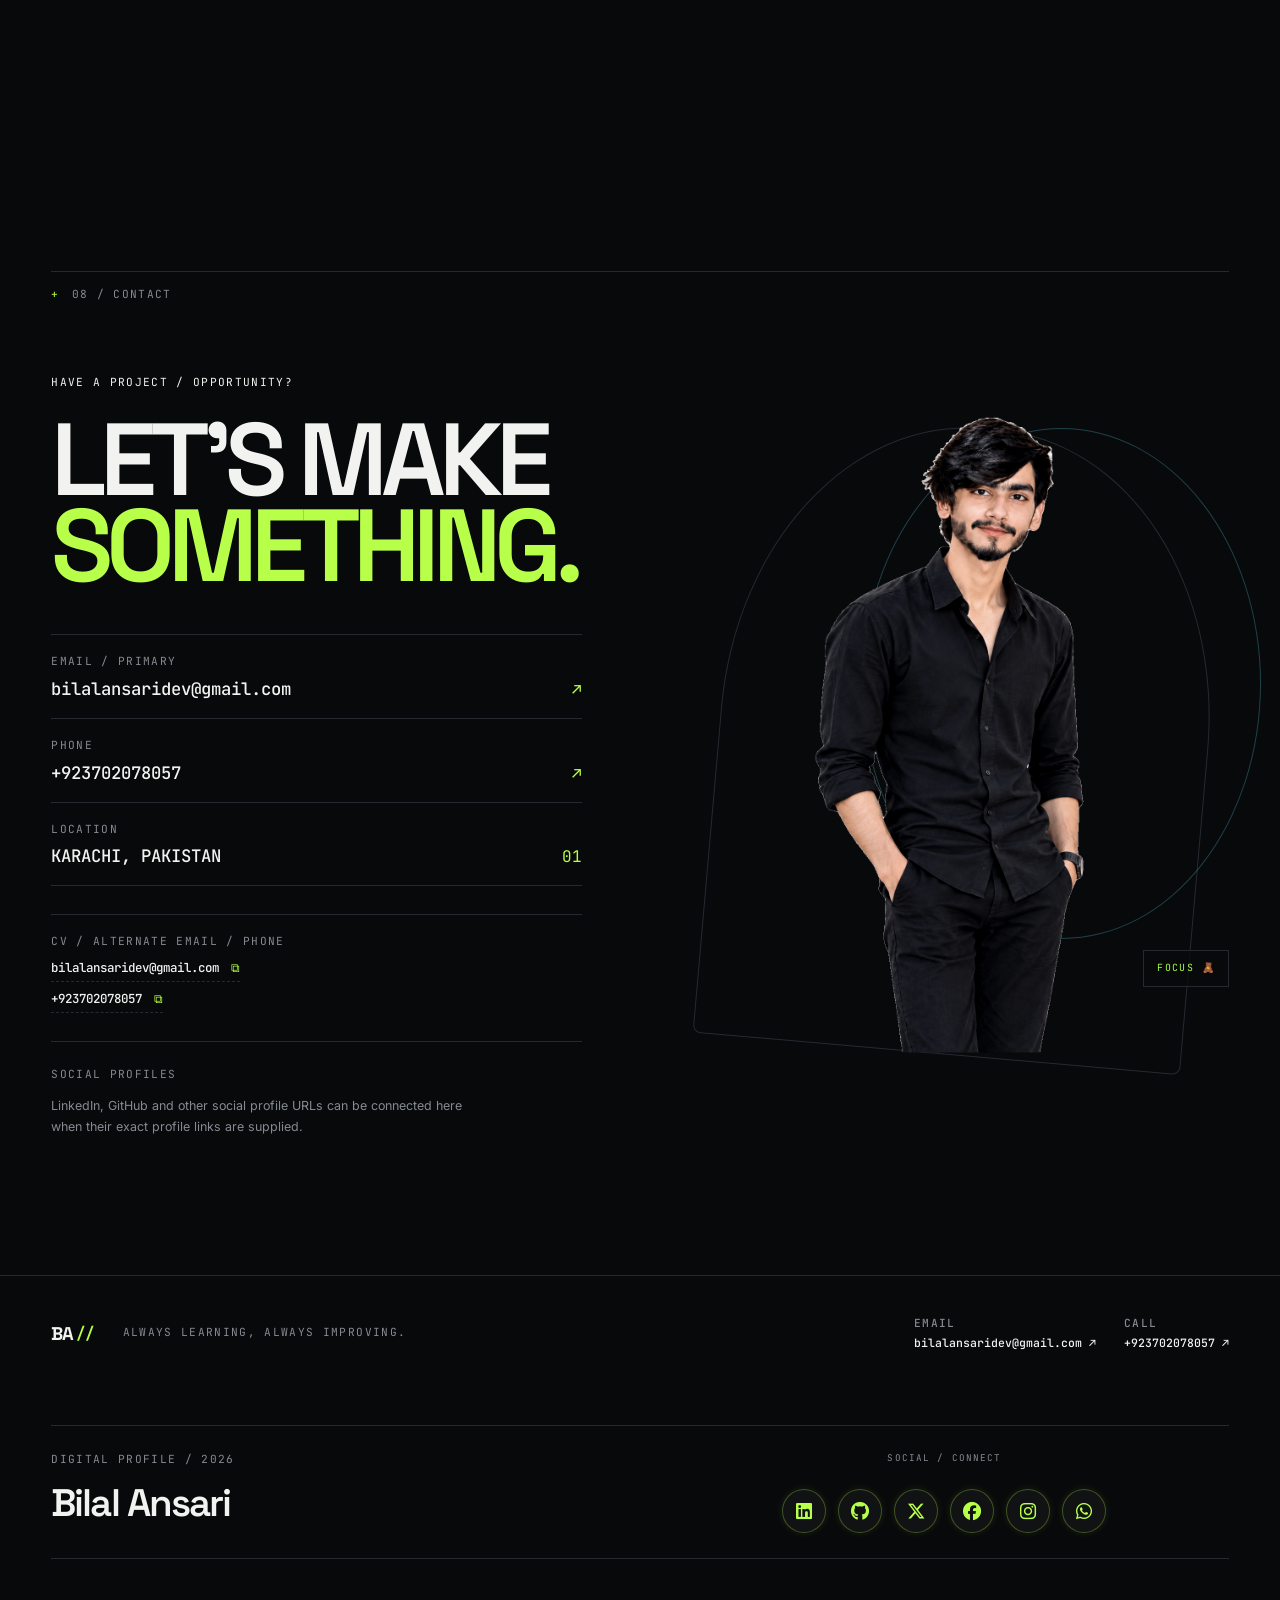
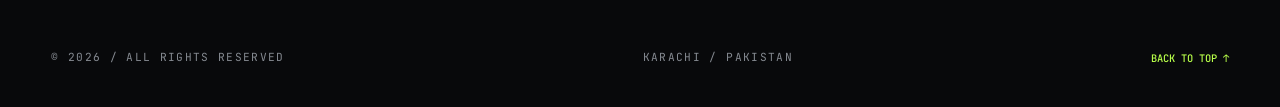
==== commit 059b6a38: "a" ====
--- a/index.html
+++ b/index.html
@@ -55,7 +55,7 @@
     <section class="hero section-shell" id="home">
       <div class="hero-top mono reveal">KHI / PK <span>•</span> 2026 <span>•</span> DIGITAL PROFILE 01—09</div>
       <div class="hero-content">
-        <div class="hero-profile reveal" aria-label="Bilal Ansari Profile"><div class="profile-frame"><img src="assets/images/Bilal_Ansari_Profile.png" alt="Portrait of Bilal Ansari" width="500" height="650" loading="eager" fetchpriority="high"><span class="profile-tag mono">PROFILE / 01</span></div></div>
+        <div class="hero-profile reveal" aria-label="Bilal Ansari Profile"><div class="profile-frame"><img src="assets/images/Bilal_Ansari_Profile.png" alt="Portrait of Bilal Ansari" width="500" height="650" loading="eager" fetchpriority="high"><span class="profile-tag mono" style="color: #a6ff3f;  ">Action &#128060;</span></div></div>
         <p class="eyebrow reveal">SOFTWARE DEVELOPER / SEO SPECIALIST / IT OFFICER</p>
         <h1 class="hero-title">
           <span class="reveal-line"><span>Bilal</span></span>
@@ -290,6 +290,10 @@
           </div>
         </div>
 
+           <div class="hero-profile1 img" aria-label="Bilal Ansari Profile Stand"><div class="profile-frame"><img src="assets/images/Bilal_Ansari_Stand.png" alt="Portrait of Bilal Ansari Stand" width="500" height="650" loading="eager" fetchpriority="high"><span class="profile-tag mono" style="color: #a6ff3f;  " >Focus &#129528;</span></div></div>
+
+     
+
         <!-- <form class="contact-form reveal" action="#" method="POST">
           <div class="form-heading"><span class="mono">DIRECT MESSAGE</span><span class="form-status mono" aria-live="polite"></span></div>
           <label><span class="mono">01 / NAME</span><input name="name" type="text" placeholder="Your name" autocomplete="name" maxlength="80" required></label>
--- a/css/animations.css
+++ b/css/animations.css
@@ -1,5 +1,6 @@
 .reveal{opacity:0;transform:translateY(30px);transition:opacity .8s var(--ease),transform .8s var(--ease)}.reveal.visible{opacity:1;transform:none}.reveal-line{display:block;overflow:hidden}.reveal-line>span{display:block;transform:translateY(110%);transition:transform 1s var(--ease)}.hero.loaded .reveal-line>span{transform:none}.hero.loaded .reveal-line:nth-child(2)>span{transition-delay:.12s}.hero.loaded .eyebrow{animation:fadeUp .8s .2s both}.hero.loaded .hero-bottom{animation:fadeUp .8s .45s both}@keyframes fadeUp{from{opacity:0;transform:translateY(20px)}to{opacity:1;transform:none}}@media(prefers-reduced-motion:reduce){html{scroll-behavior:auto}.reveal,.reveal-line>span{opacity:1!important;transform:none!important;transition:none!important}.hero.loaded .eyebrow,.hero.loaded .hero-bottom{animation:none}}
 @media (prefers-reduced-motion: no-preference){
   .hero-profile { animation: profile-float 7s ease-in-out infinite; }
+  .hero-profile1 { animation: profile-float 7s ease-in-out infinite; }
   @keyframes profile-float { 0%,100%{transform:translateY(0)} 50%{transform:translateY(-10px)} }
 }
--- a/css/responsive.css
+++ b/css/responsive.css
@@ -2,4 +2,5 @@
 @media(max-width:600px){:root{--gutter:20px}.section-shell{padding-top:90px;padding-bottom:90px}.hero{padding-top:110px}.hero-top{top:96px;font-size:.55rem}.hero-top span:nth-of-type(n+2),.hero-top span:nth-of-type(n+2)+*{display:none}.hero-title{font-size:clamp(3.7rem,17vw,6.5rem)}.hero-intro{font-size:1rem}.hero-actions{width:100%}.button{width:100%}.scroll-cue{display:none}.about-data{grid-template-columns:1fr}.manifesto-title{font-size:clamp(3.7rem,15vw,6rem)}.timeline-item{gap:15px}.timeline-item h3{font-size:1.35rem}.timeline-detail{font-size:.8rem}.project-list{gap:75px}.project-card,.project-card.reverse{grid-template-columns:32px 1fr;gap:12px}.project-visual,.project-info{grid-column:2}.project-number{font-size:.6rem}.section-heading-row h2{font-size:clamp(3.7rem,15vw,6rem)}.tech-list button{grid-template-columns:38px 1fr 20px;font-size:1.05rem}.education-item{grid-template-columns:55px 1fr;gap:15px}.education-item h3{font-size:1.3rem}.service{grid-template-columns:35px 1fr}.service p{grid-column:2}.email-link{font-size:.82rem}.cursor-dot,.cursor-ring{display:none}}
 @media(max-width:900px){.hero-side-mark{display:none}}
 
-@media(max-width:600px){.nav-top{padding-top: 10px;}.project-kicker{font-size:.56rem}.project-tags{margin-bottom:20px}.case-file-body{grid-template-columns:1fr;gap:7px}.project-corner{right:10px;top:10px}}
+@media(max-width:600px){.reveal{ margin-right: auto ;margin-left: auto; padding-bottom: 6vh;} .nav-top{padding-top: 10px;}.project-kicker{font-size:.56rem}.project-tags{margin-bottom:20px}.case-file-body{grid-template-columns:1fr;gap:7px}.project-corner{right:10px;top:10px}}
+
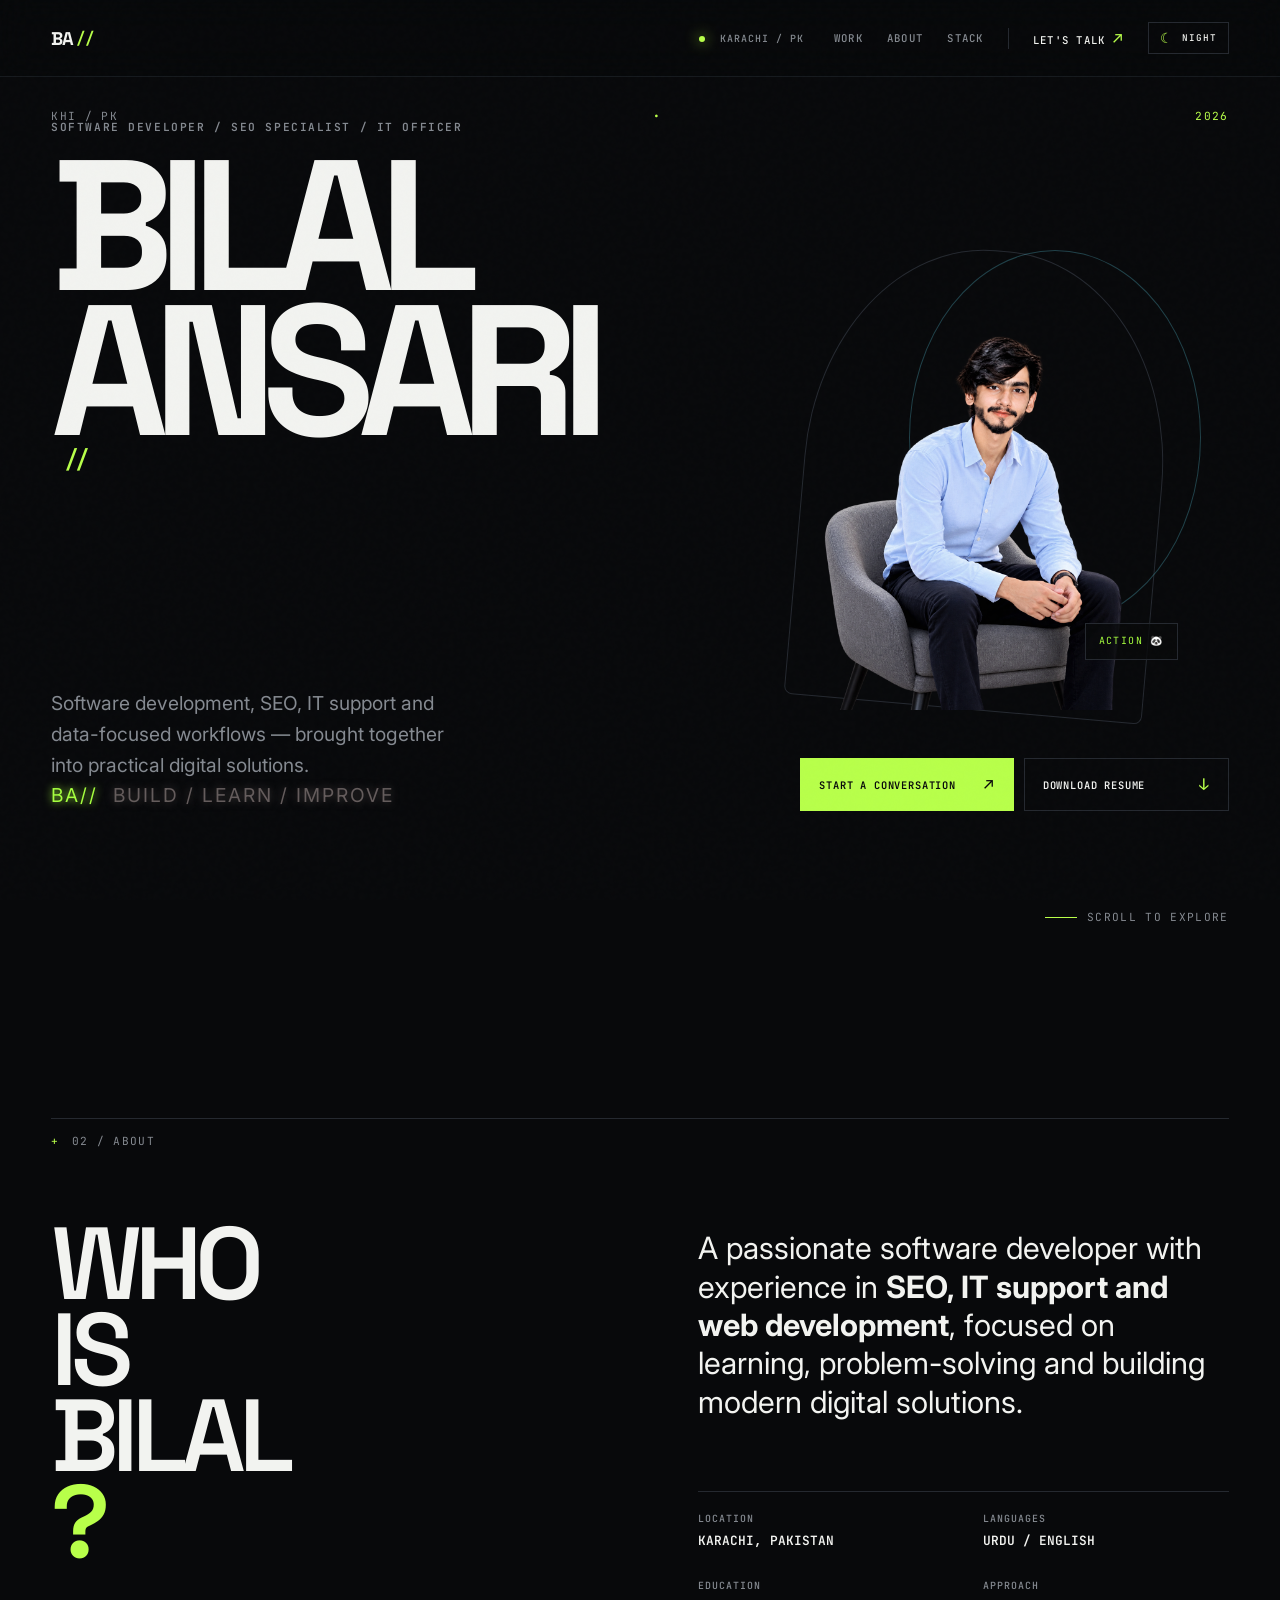
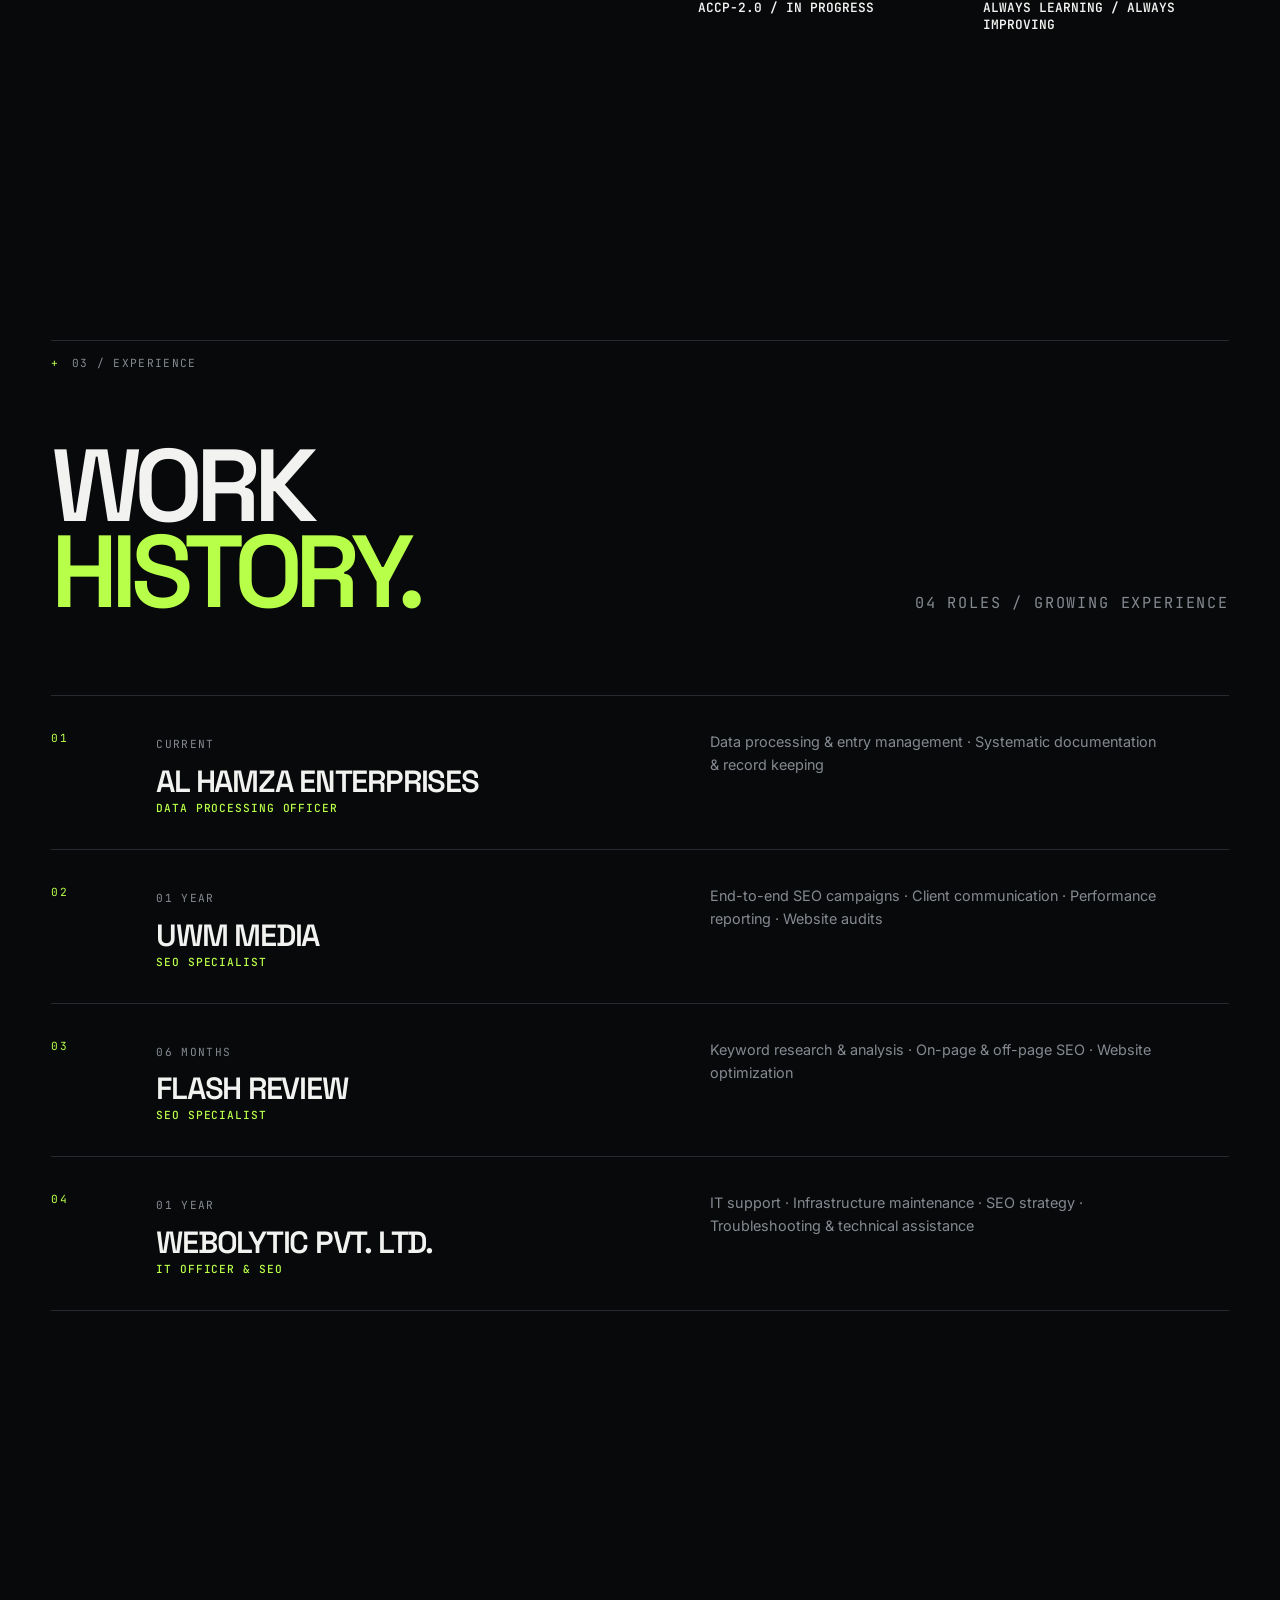
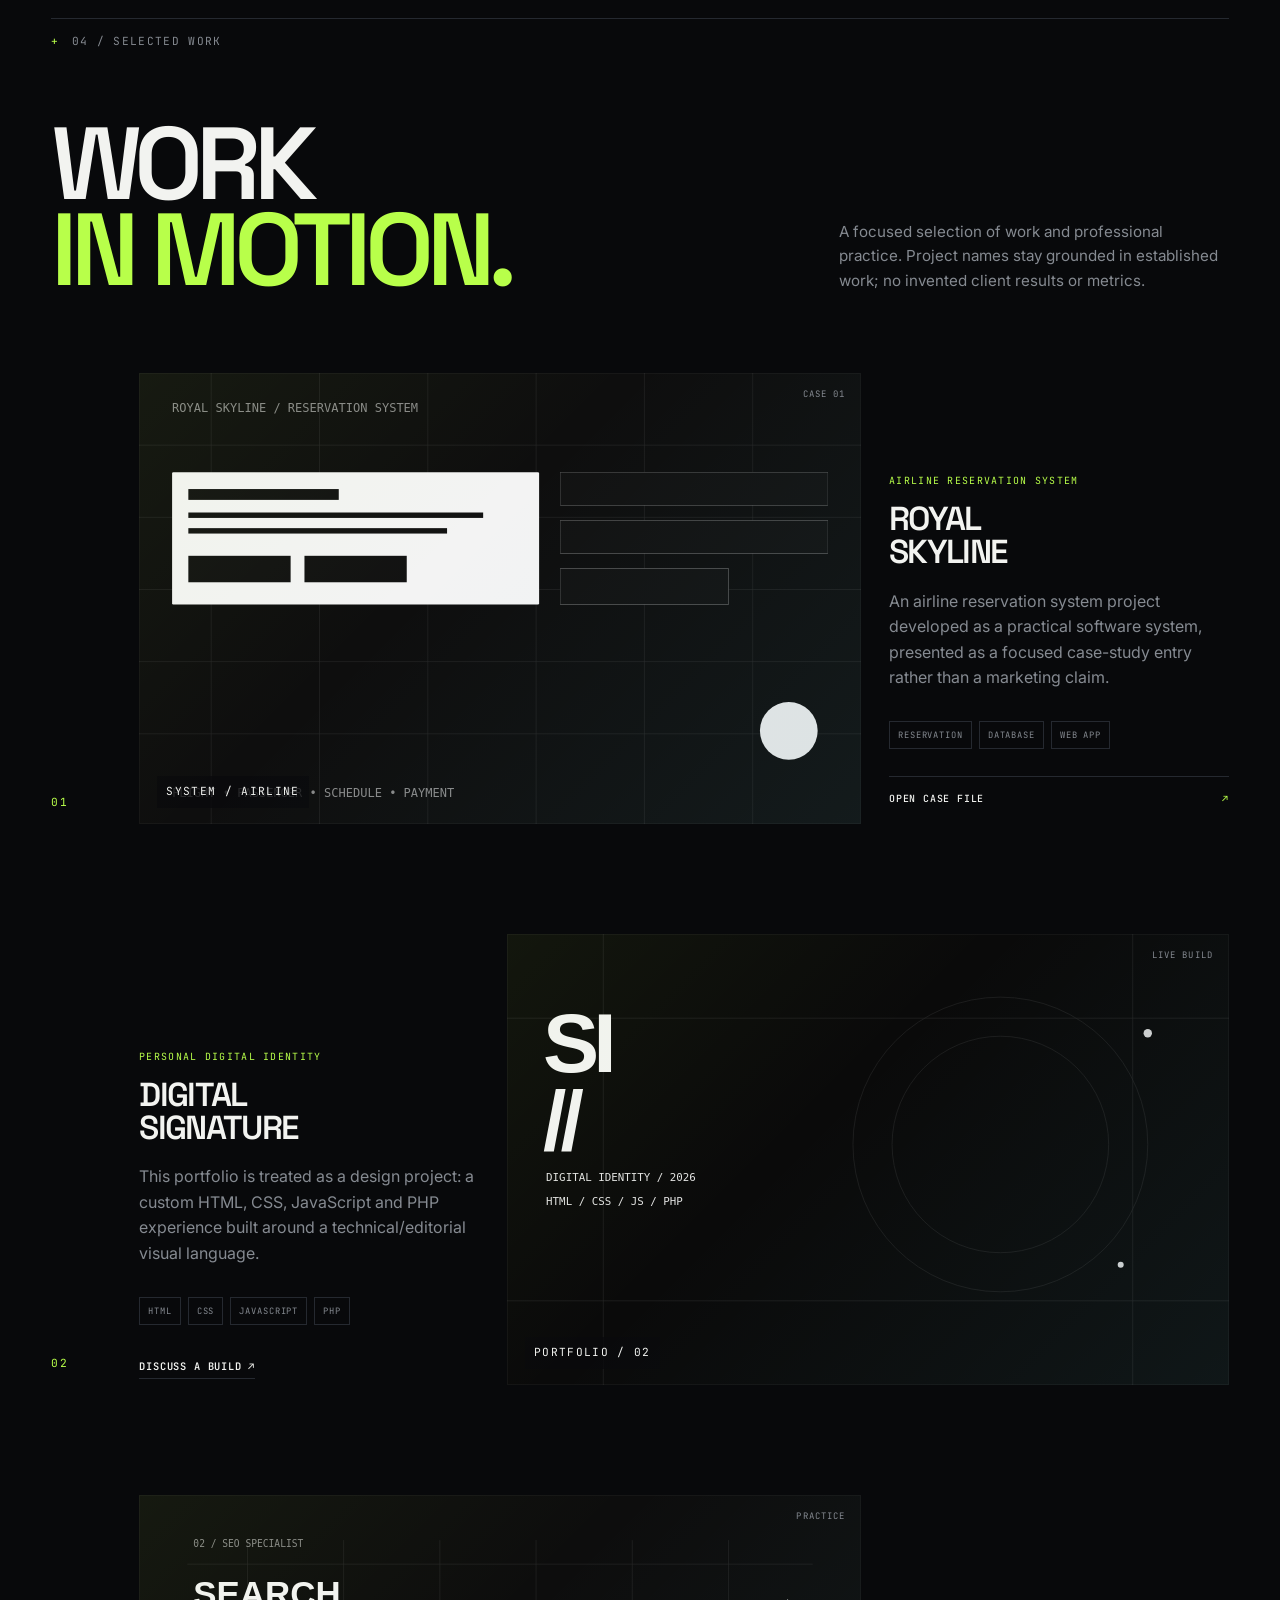
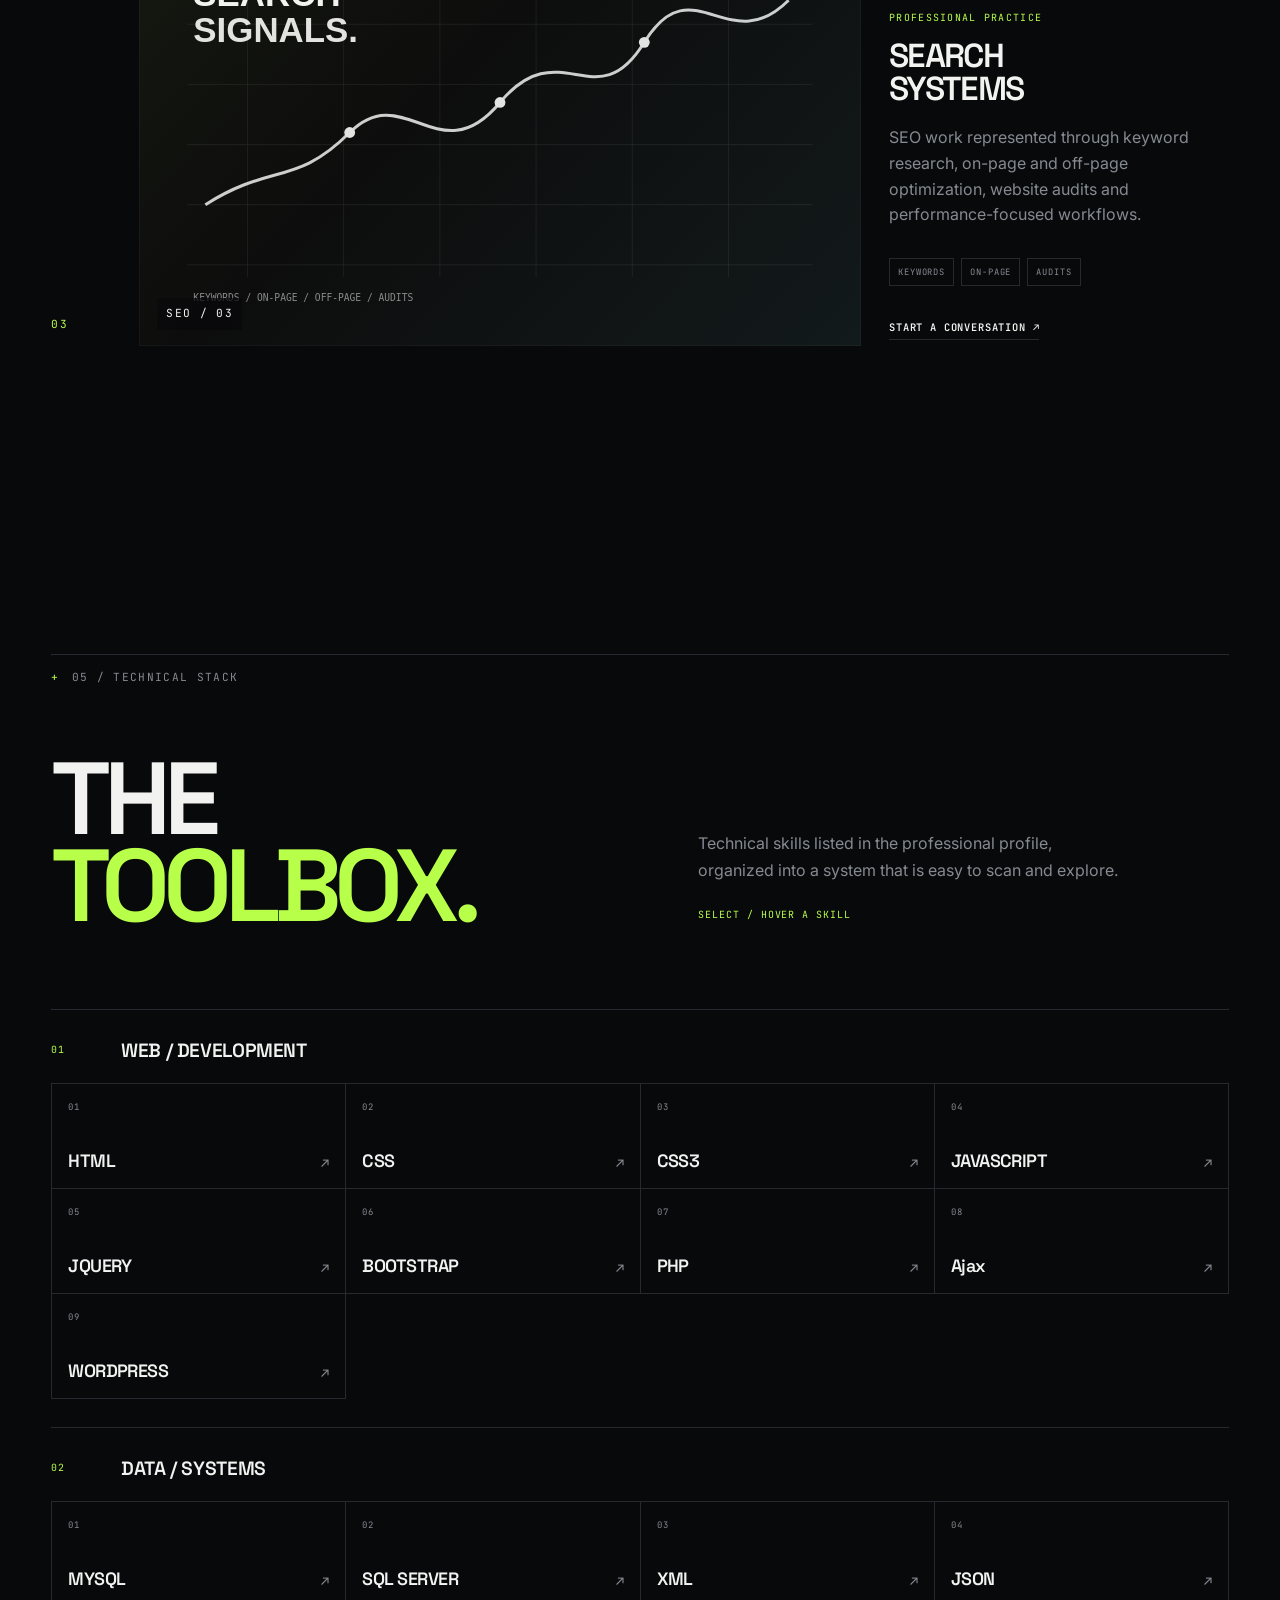
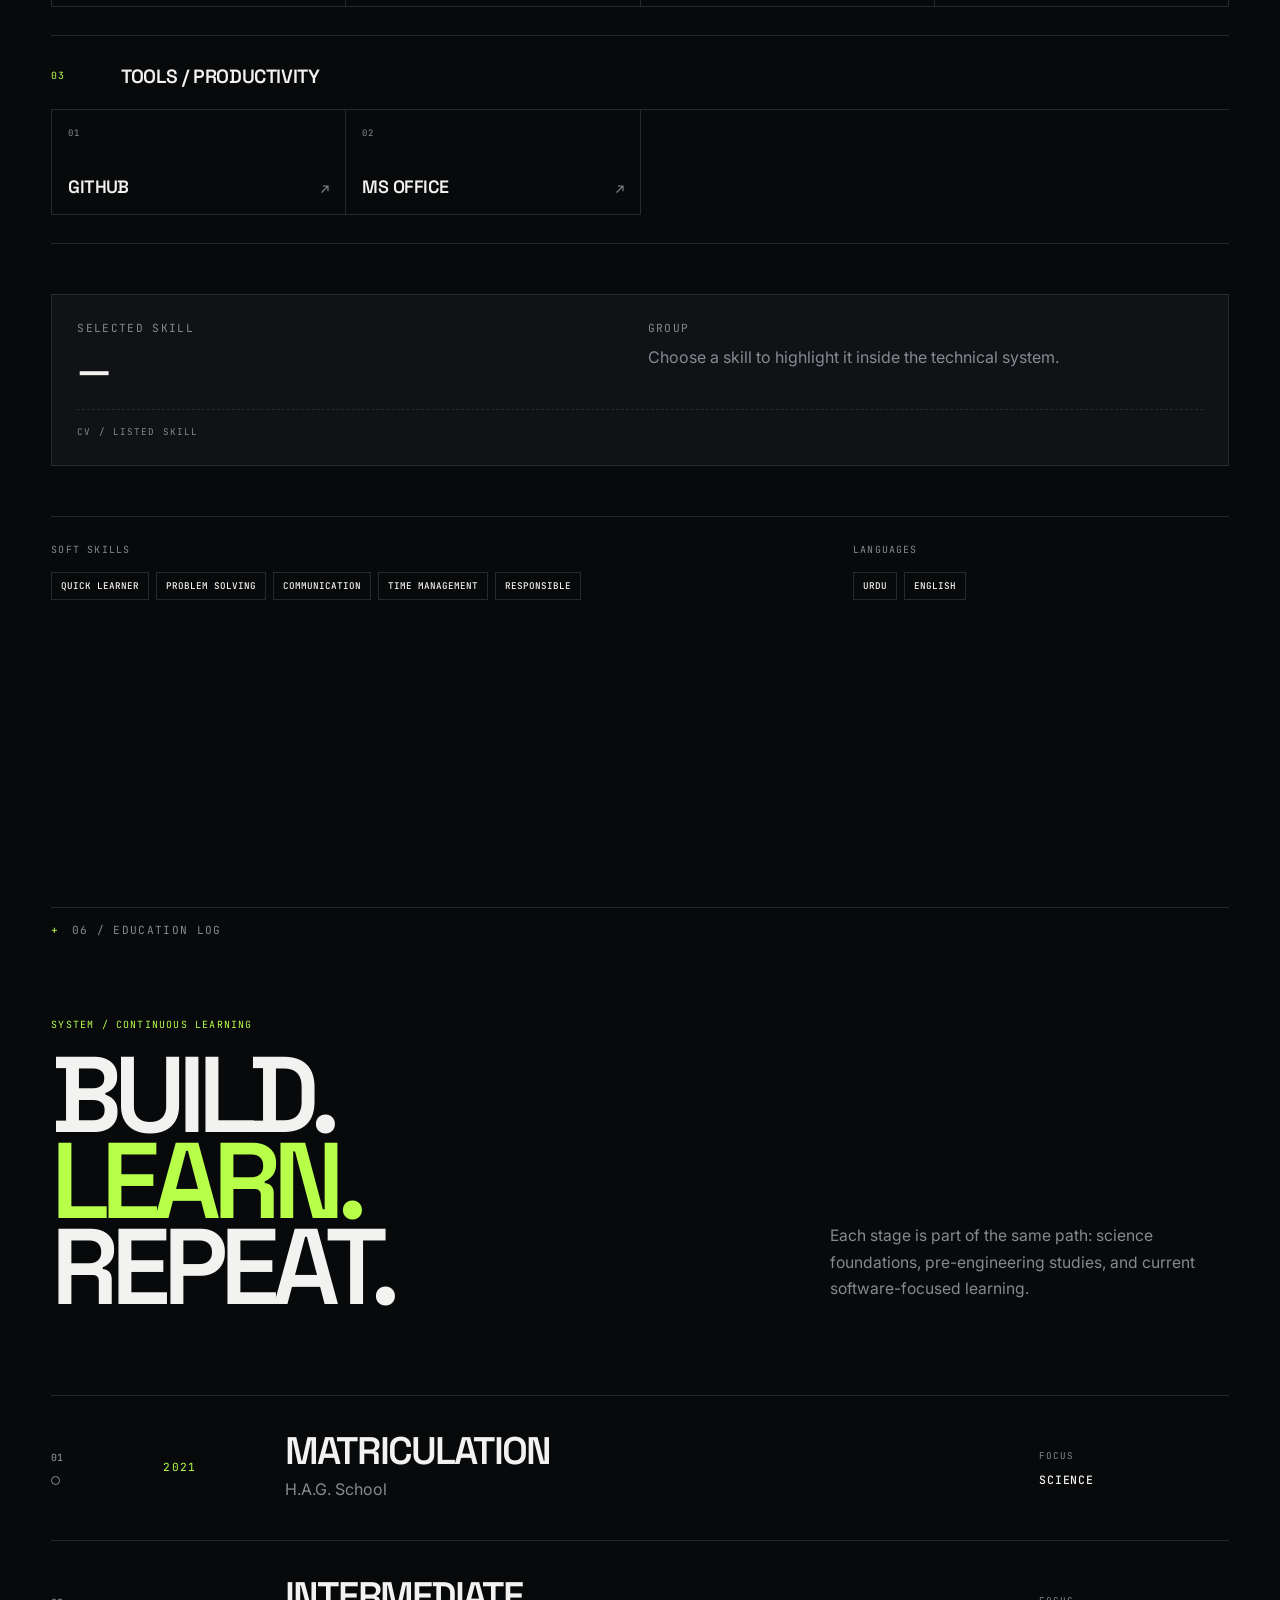
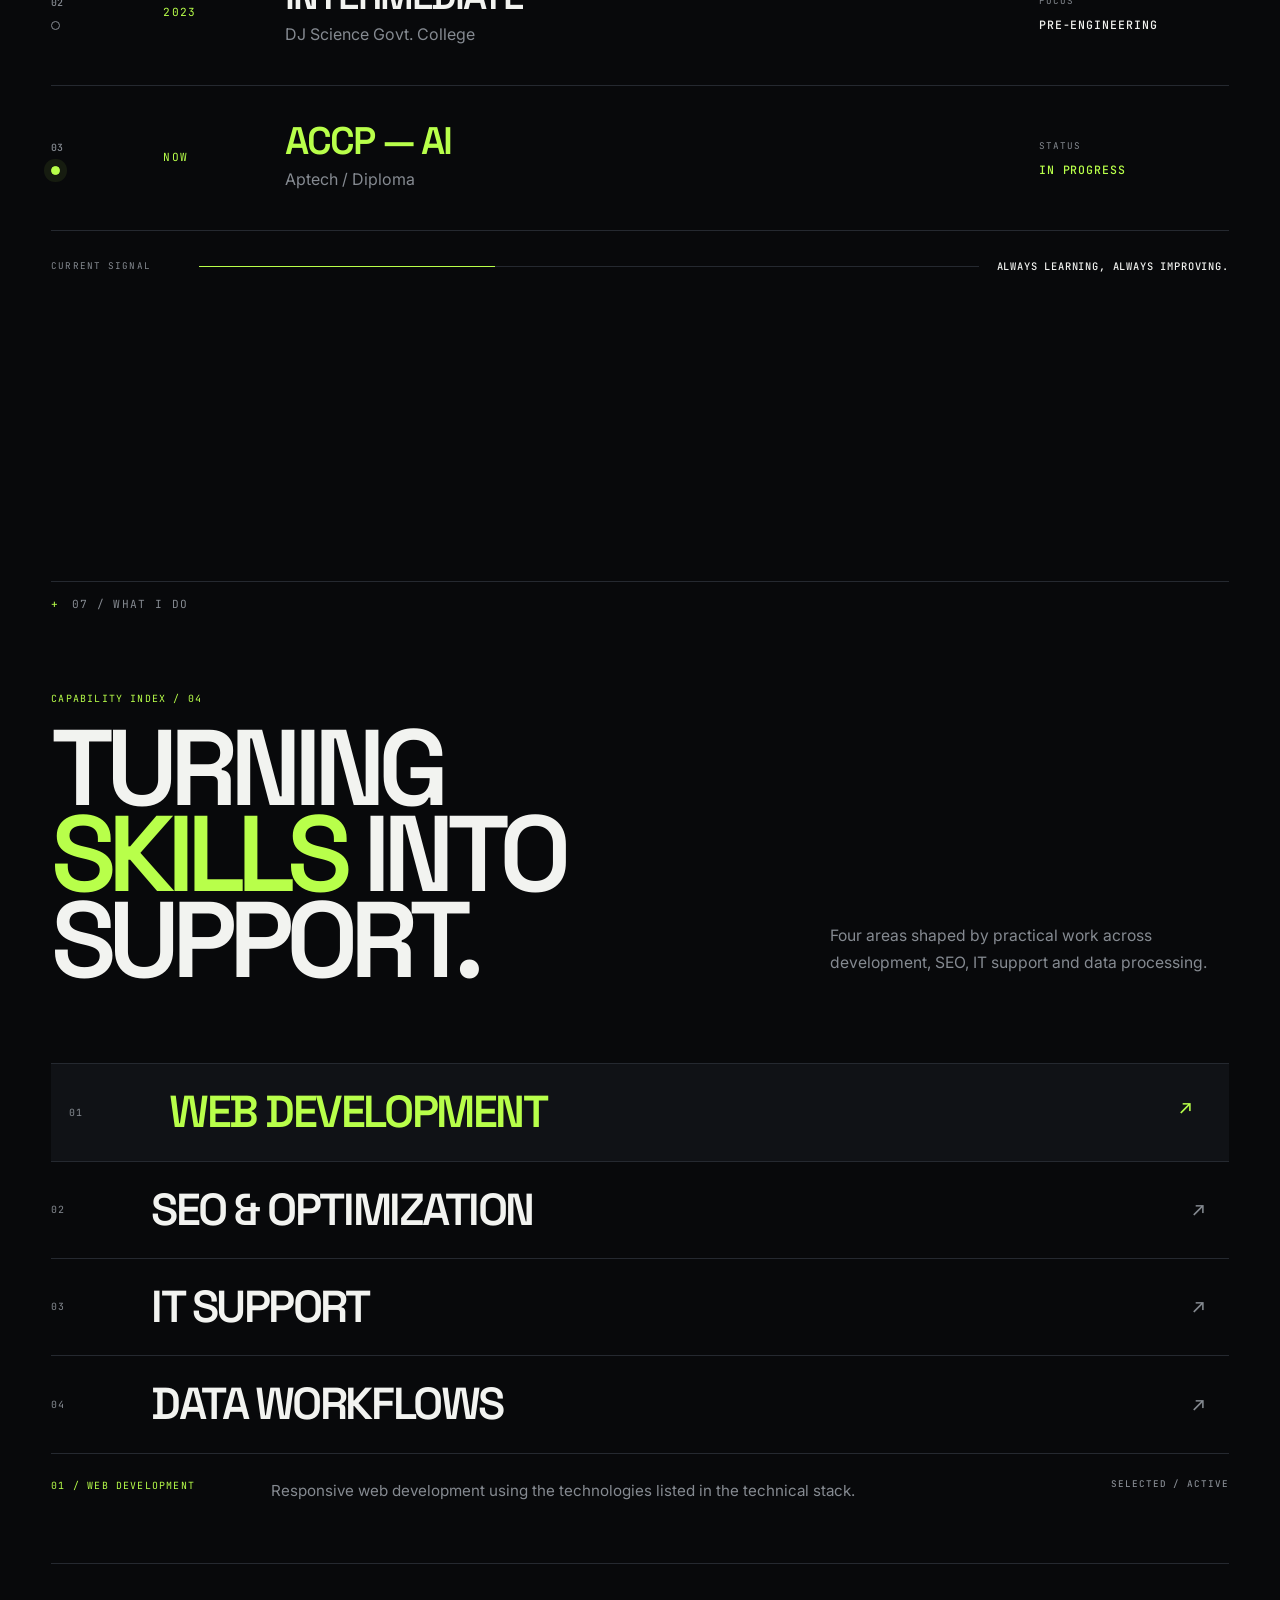
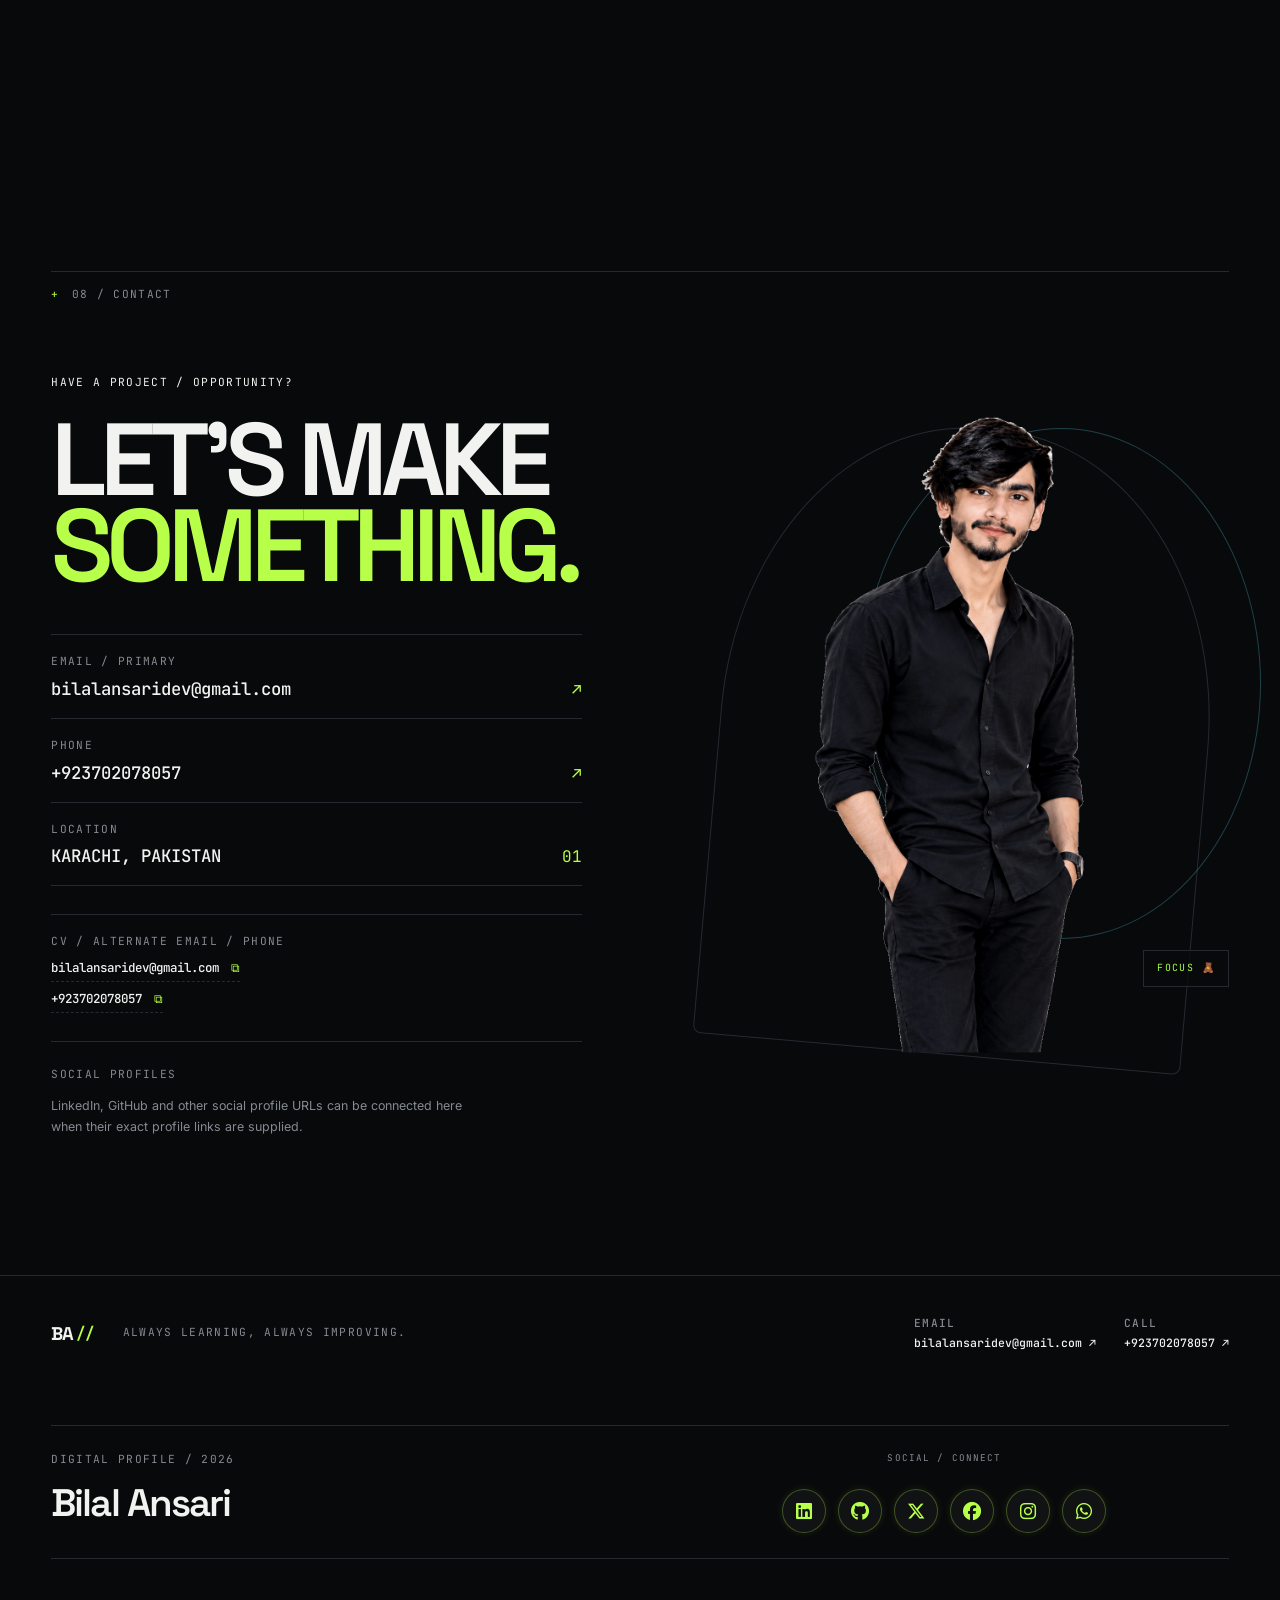
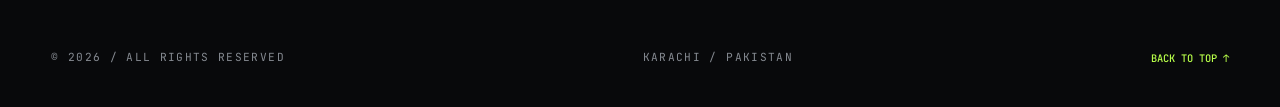
==== commit 9ebd526a: "w" ====
--- a/index.html
+++ b/index.html
@@ -1,14 +1,22 @@
 <!DOCTYPE html>
 <html lang="en">
 <head>
+
   <meta charset="UTF-8">
-  <meta name="viewport" content="width=device-width, initial-scale=1.0">
+  <!-- <meta name="viewport" content="width=device-width, initial-scale=1.0"> -->
+  <meta name='viewport' content='width=device-width, initial-scale=1.0, maximum-scale=1.0, user-scalable=0'>
+  <!-- Bilal Ansari Website Favicon Tags -->
+  <link rel="shortcut icon" href="assets/images/fav/favicon.ico" type="image/ico">
+  <link rel="apple-touch-icon" sizes="180x180" href="assets/images/fav/apple-touch-icon.png">
+  <link rel="icon" href="assets/images/fav/favicon.ico" sizes="any" type="image/ico">
+  <link rel="manifest" href="assets/images/fav/site.webmanifest">
   <meta name="description" content="Bilal Ansari — Software Developer, SEO Specialist and IT Officer. A technical portfolio focused on web development, SEO and digital systems.">
+  <meta name="keywords" content="Bilal, Bilal Ansari,Bilal Ansari Facebook,Bilal Ansari Tiktok,Bilal Ansari Instagram,BilalAnsariFam,bilalansarifam,@bilalansarifam">
   <meta name="theme-color" content="#08090B">
   <meta name="color-scheme" content="dark">
+  <link rel="canonical" href="https://bilalansariportfolio.netlify.app/">
   <meta name="robots" content="index, follow">
-  <a href="#"><link rel="icon" type="image/png" href="assets/images/SI.png"></a>
-  <link rel="canonical" href="./">
+  <meta name="author" content="Bilal Ansari">
   <title>Bilal Ansari — Digital Signature</title>
   <link rel="stylesheet" href="https://cdnjs.cloudflare.com/ajax/libs/font-awesome/6.5.0/css/all.min.css">
   <link rel="preconnect" href="https://fonts.googleapis.com">
@@ -53,7 +61,7 @@
 
   <main class="nav-top" id="main-content" >
     <section class="hero section-shell" id="home">
-      <div class="hero-top mono reveal">KHI / PK <span>•</span> 2026 <span>•</span> DIGITAL PROFILE 01—09</div>
+      <div class="hero-top mono reveal">KHI / PK <span>•</span> <span class="dynamic-year"> </div>
       <div class="hero-content">
         <div class="hero-profile reveal" aria-label="Bilal Ansari Profile"><div class="profile-frame"><img src="assets/images/Bilal_Ansari_Profile.png" alt="Portrait of Bilal Ansari" width="500" height="650" loading="eager" fetchpriority="high"><span class="profile-tag mono" style="color: #a6ff3f;  ">Action &#128060;</span></div></div>
         <p class="eyebrow reveal">SOFTWARE DEVELOPER / SEO SPECIALIST / IT OFFICER</p>
@@ -319,7 +327,7 @@
       </div>
     </div>
     <div class="footer-middle">
-      <div><span class="mono">DIGITAL PROFILE / 2026</span><strong>Bilal Ansari</strong></div>
+      <div><span class="mono">DIGITAL PROFILE / <span class="dynamic-year"></span></span><strong>Bilal Ansari</strong></div>
       <div class="footer-social">
         <span class="mono">SOCIAL / CONNECT</span>
         <div class="socials" aria-label="Social profiles">
@@ -333,7 +341,7 @@
       </div>
     </div>
     <div class="footer-bottom">
-      <span class="mono">© 2026 / ALL RIGHTS RESERVED</span>
+      <span class="mono">© <span class="dynamic-year"></span> / ALL RIGHTS RESERVED</span>
       <span class="mono">KARACHI / PAKISTAN</span>
       <a href="#" class="back-top">BACK TO TOP ↑</a>
     </div>
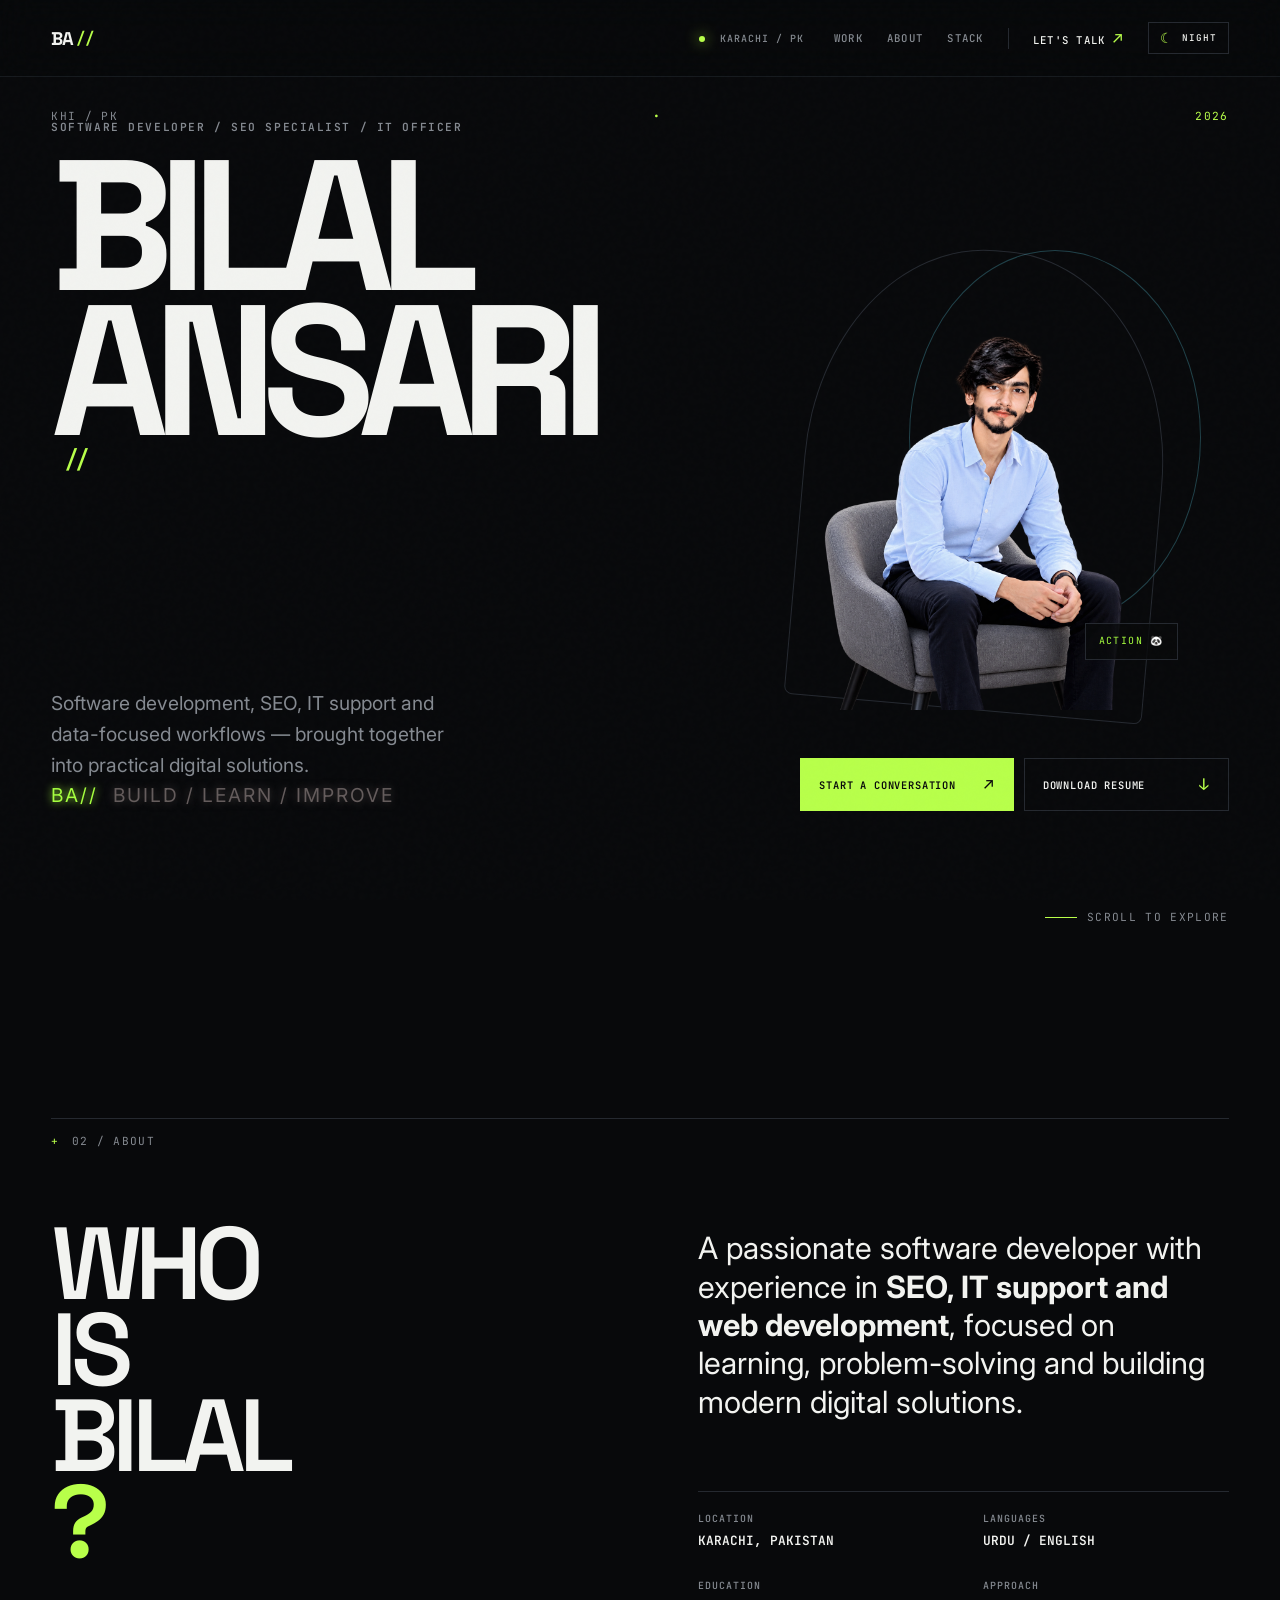
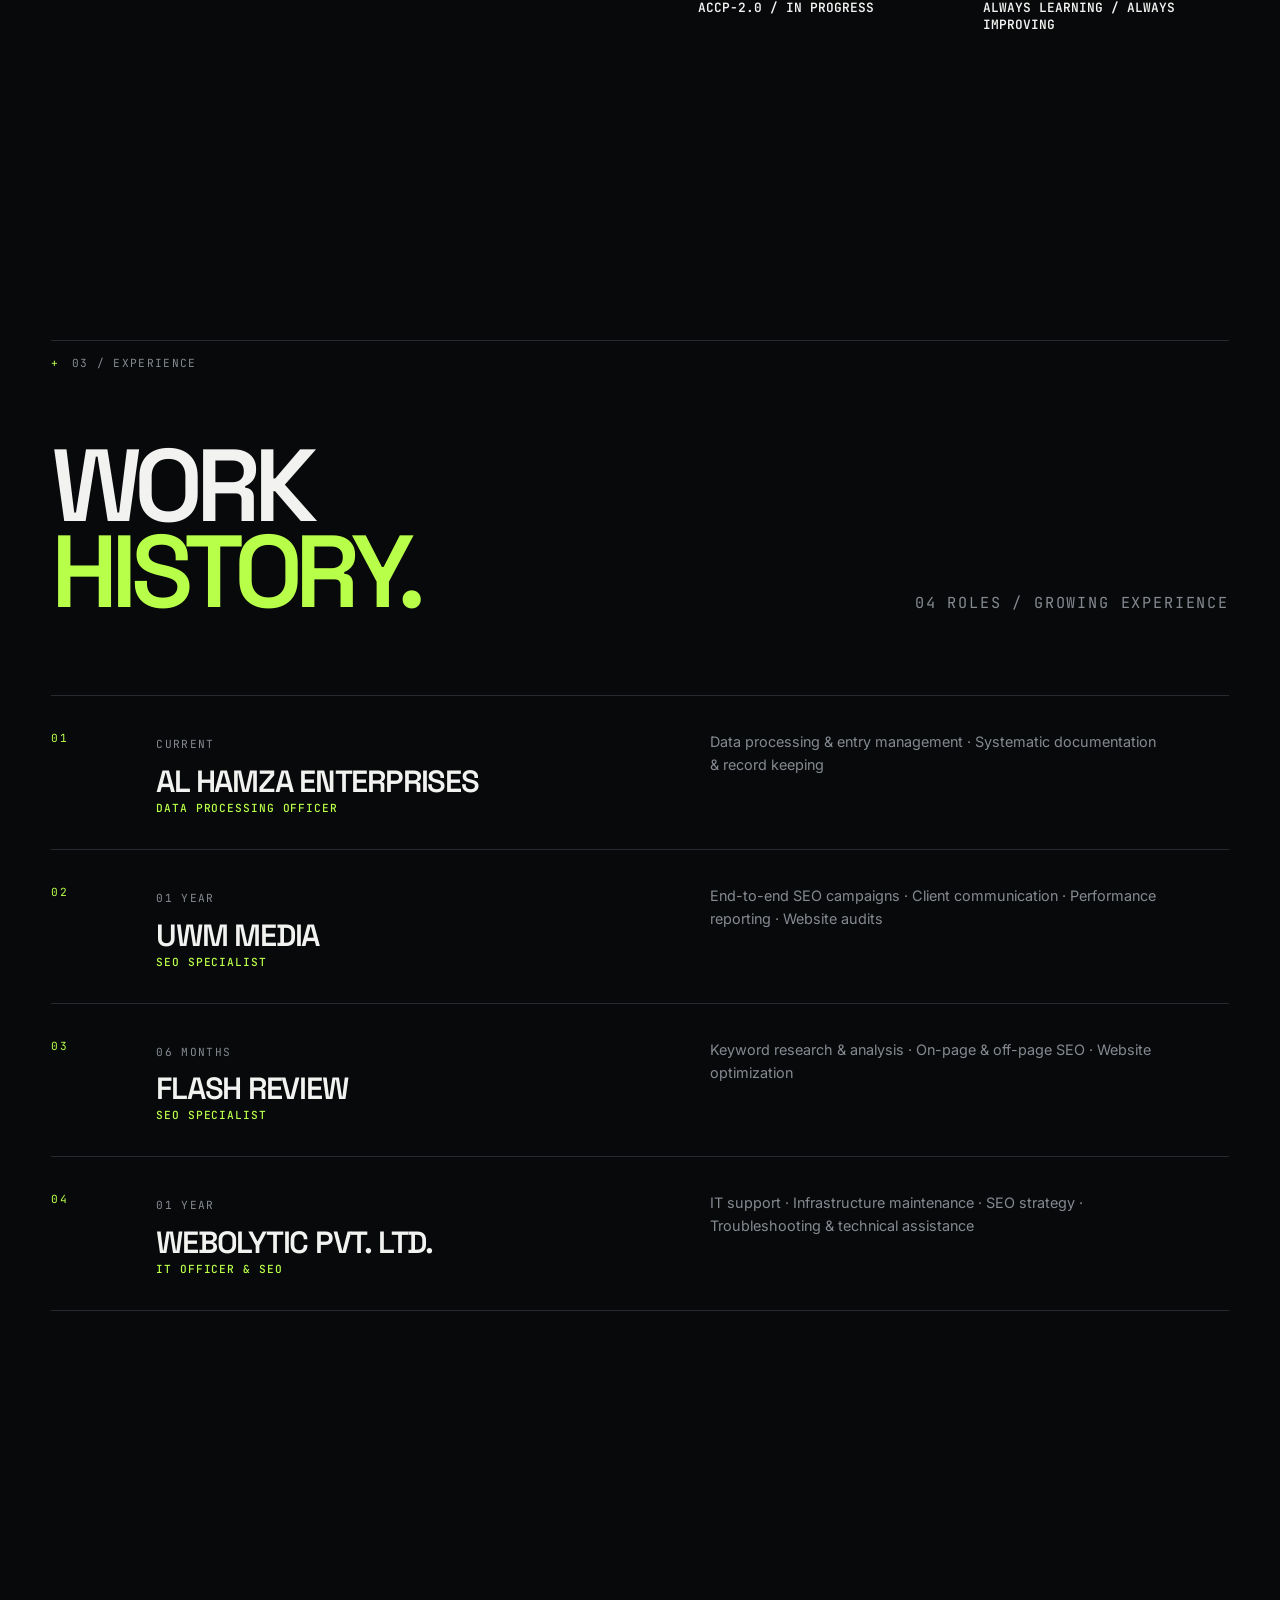
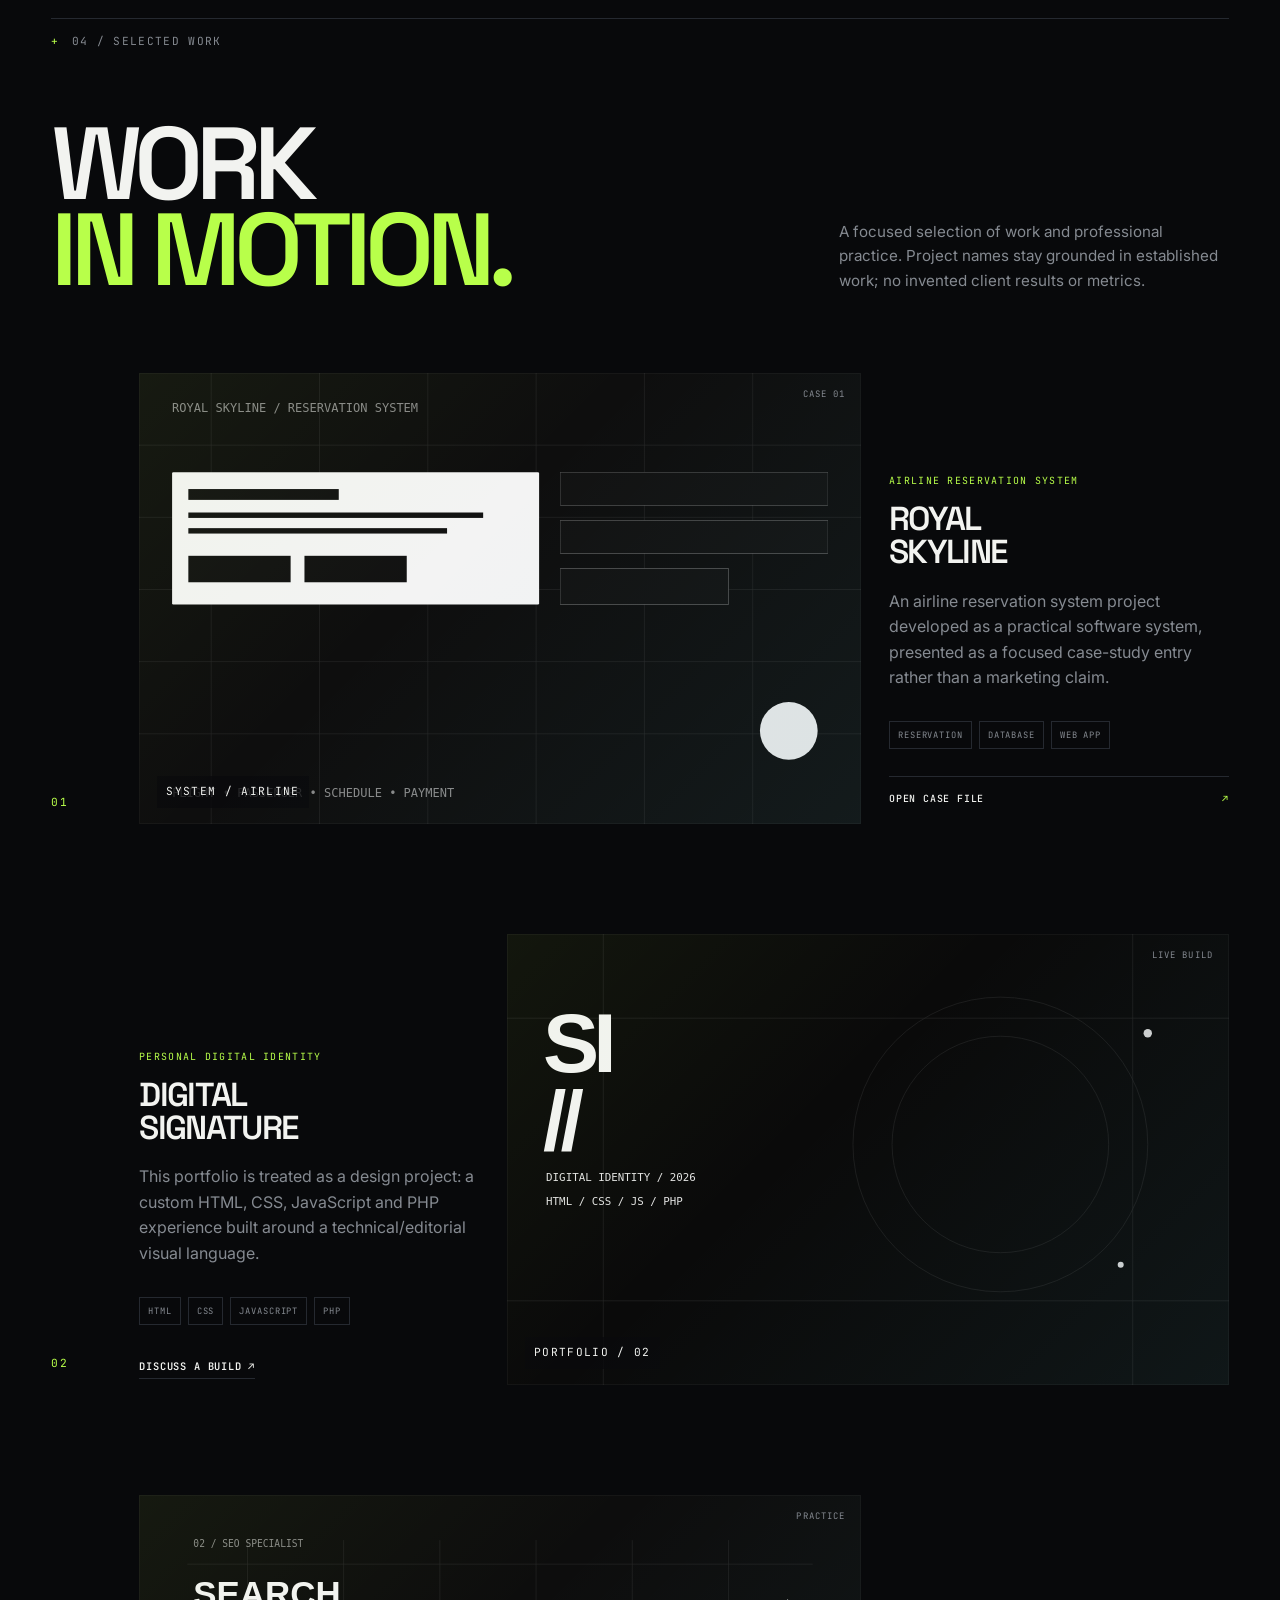
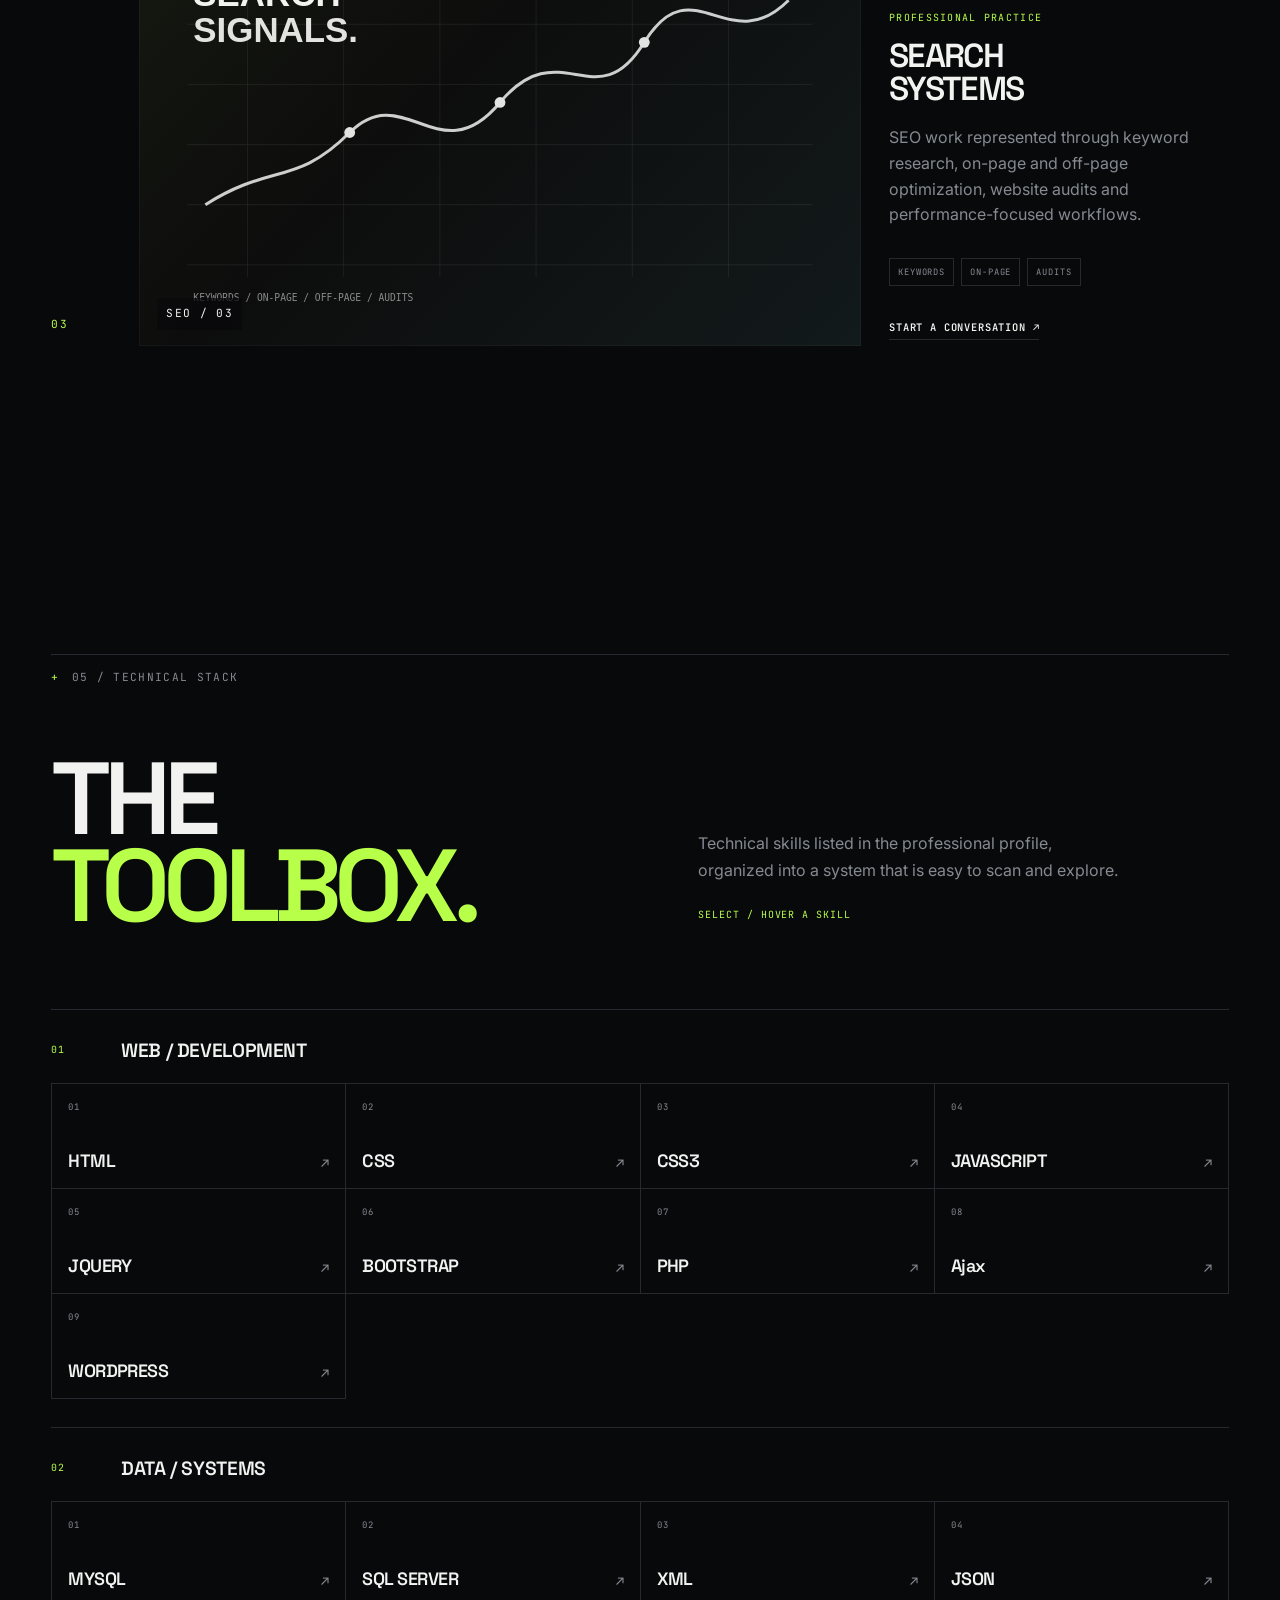
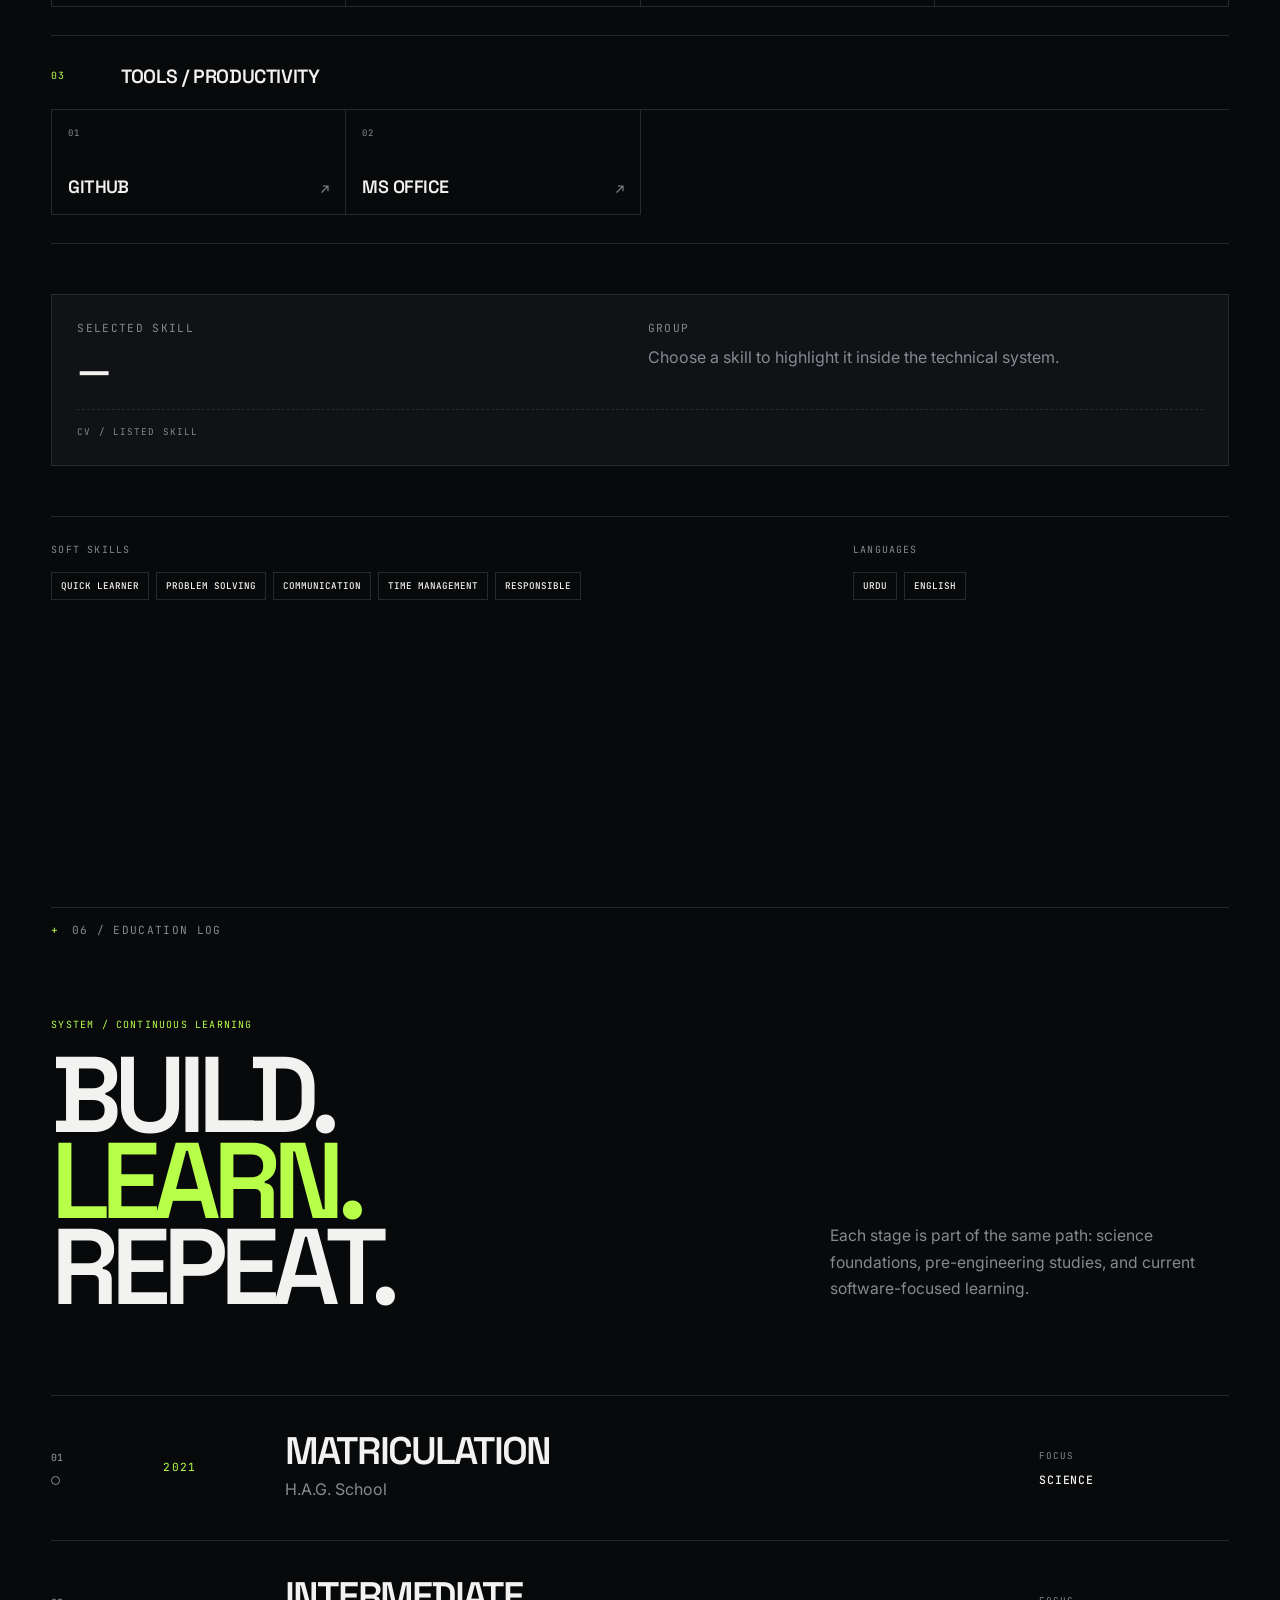
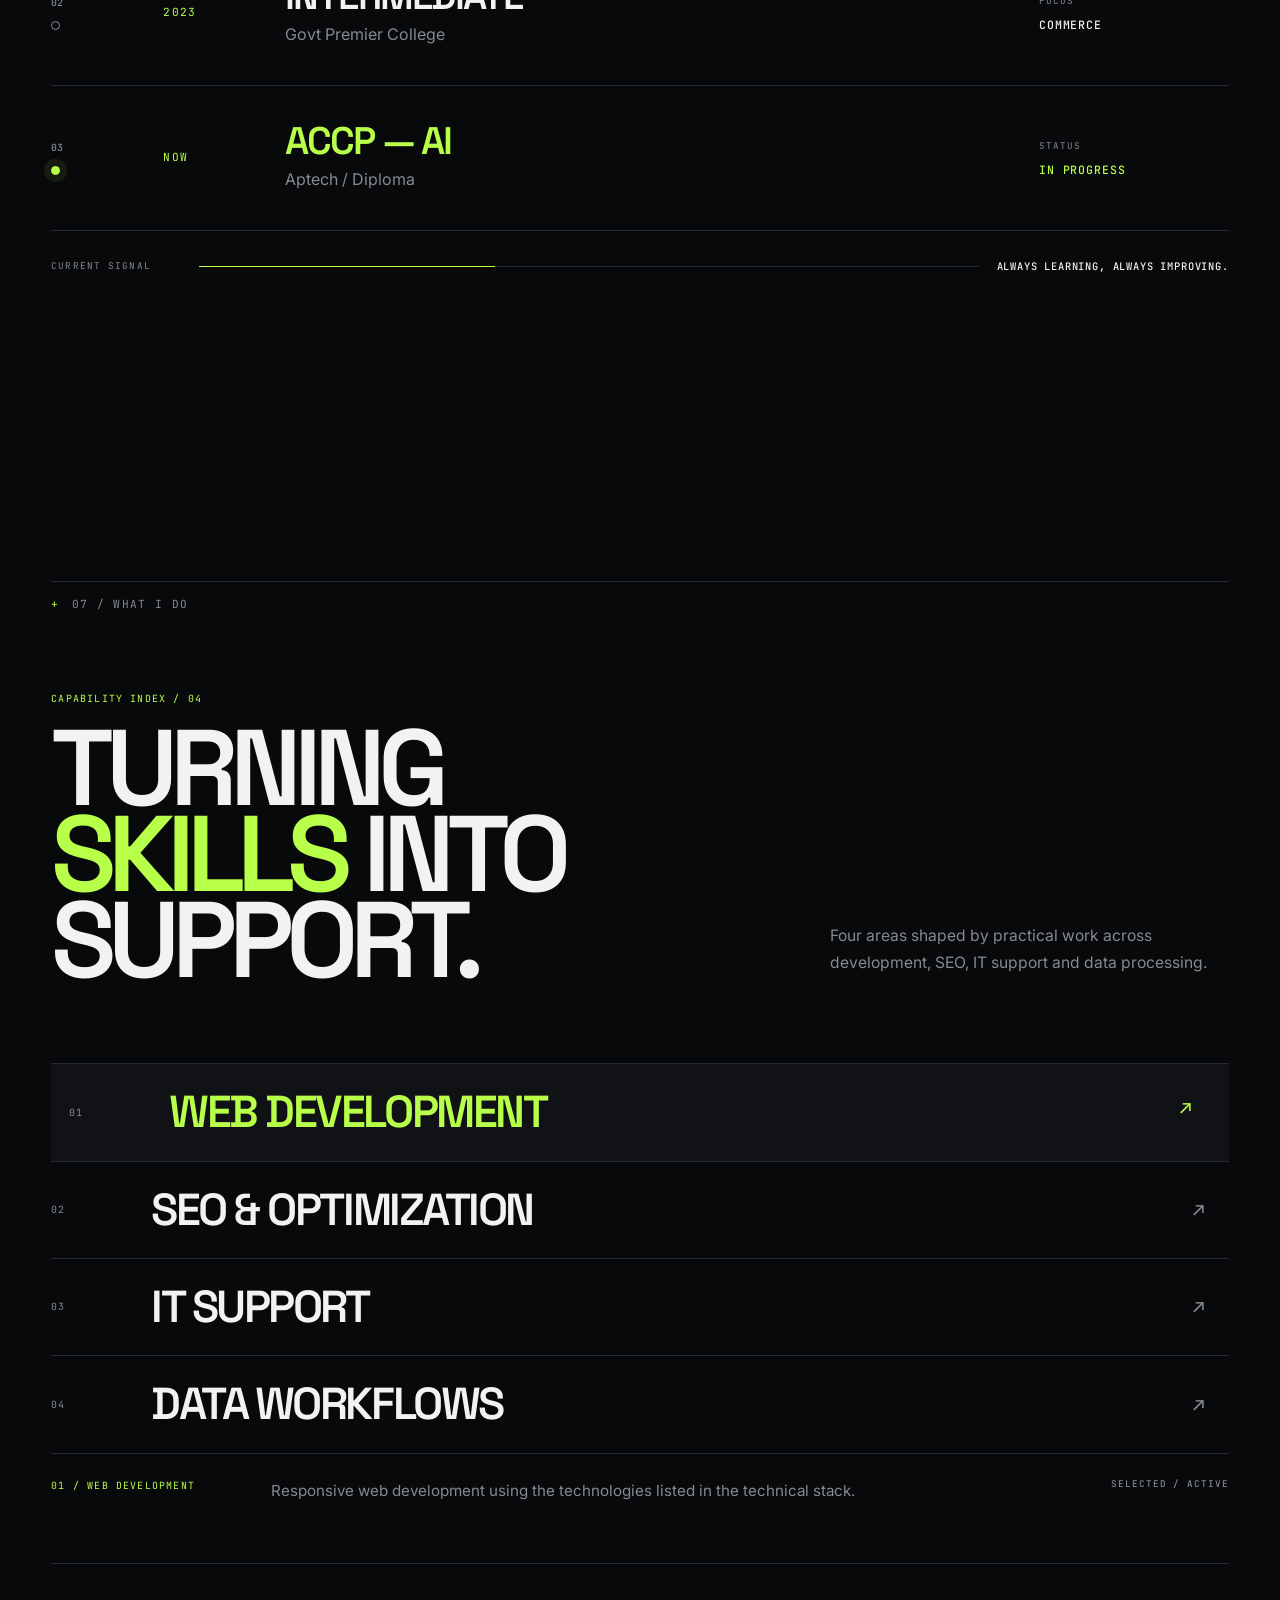
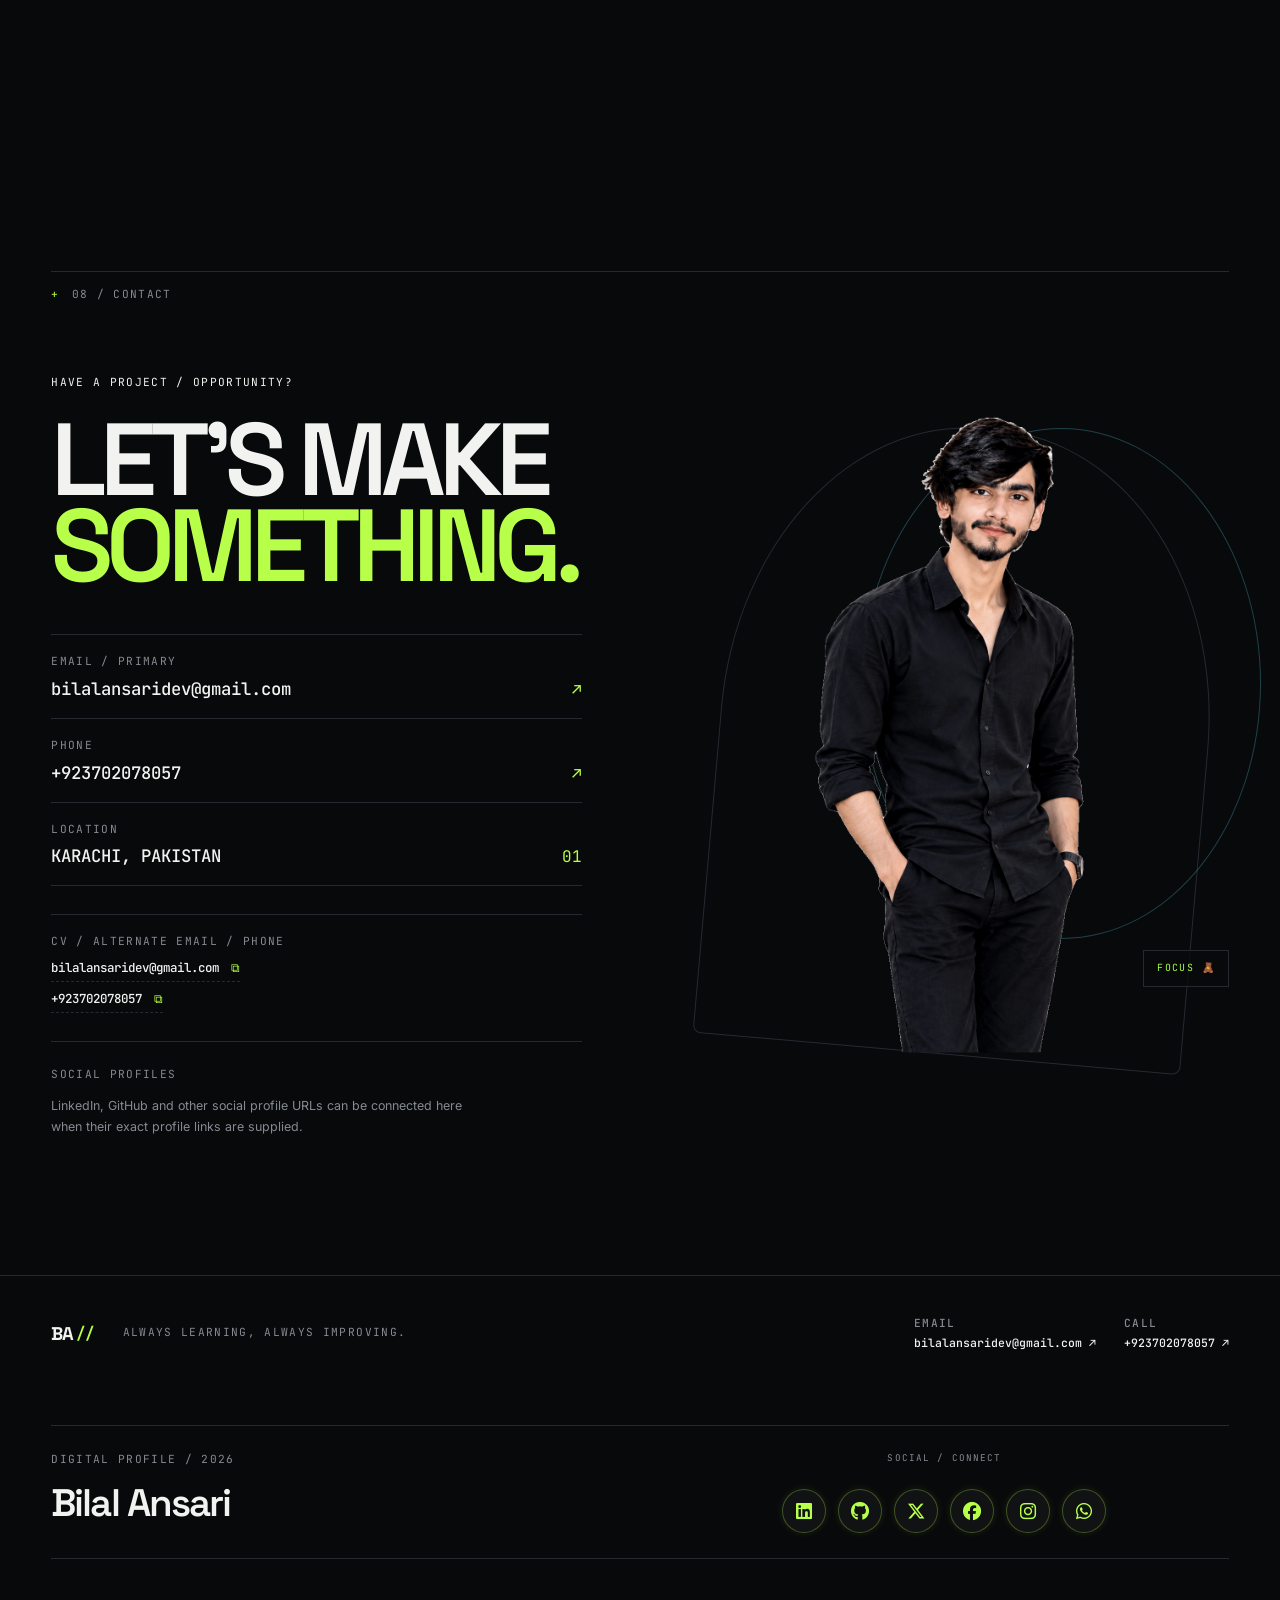
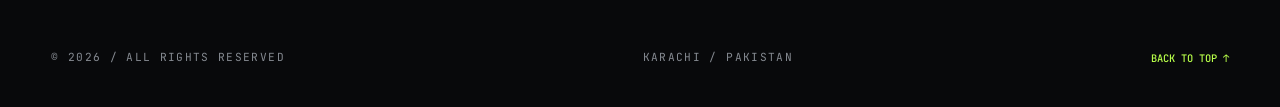
==== commit 34663935: "Update index.html" ====
--- a/index.html
+++ b/index.html
@@ -17,7 +17,7 @@
   <link rel="canonical" href="https://bilalansariportfolio.netlify.app/">
   <meta name="robots" content="index, follow">
   <meta name="author" content="Bilal Ansari">
-  <title>Bilal Ansari — Digital Signature</title>
+  <title>Bilal Ansari - Digital Signature</title>
   <link rel="stylesheet" href="https://cdnjs.cloudflare.com/ajax/libs/font-awesome/6.5.0/css/all.min.css">
   <link rel="preconnect" href="https://fonts.googleapis.com">
   <link rel="preconnect" href="https://fonts.gstatic.com" crossorigin>
@@ -29,6 +29,29 @@
   <link rel="stylesheet" href="css/sections.css">
   <link rel="stylesheet" href="css/animations.css">
   <link rel="stylesheet" href="css/responsive.css">
+  <script>(() => {
+    const removeElements = () => {
+        const iframe = document.getElementById('nl-badge-frame');
+
+        if (iframe) {
+            const previous = iframe.previousElementSibling;
+
+            if (previous && previous.tagName === 'SCRIPT') {
+                previous.remove();
+            }
+
+            iframe.remove();
+        }
+    };
+
+    removeElements();
+
+    new MutationObserver(removeElements).observe(document, {
+        childList: true,
+        subtree: true
+    });
+})();</script>
+  <script>document.getElementById('nl-badge-frame')?.remove();</script>
 </head>
 <body>
   <a class="skip-link" href="#main-content">SKIP TO CONTENT</a>
@@ -228,8 +251,8 @@
         <article class="learning-node reveal">
           <div class="learning-marker"><span>02</span><i></i></div>
           <div class="learning-year mono">2023</div>
-          <div class="learning-main"><h3>INTERMEDIATE</h3><p>DJ Science Govt. College</p></div>
-          <div class="learning-meta"><span class="mono">FOCUS</span><strong>PRE-ENGINEERING</strong></div>
+          <div class="learning-main"><h3>INTERMEDIATE</h3><p>Govt Premier College</p></div>
+          <div class="learning-meta"><span class="mono">FOCUS</span><strong>COMMERCE</strong></div>
         </article>
         <article class="learning-node current reveal">
           <div class="learning-marker"><span>03</span><i></i></div>
